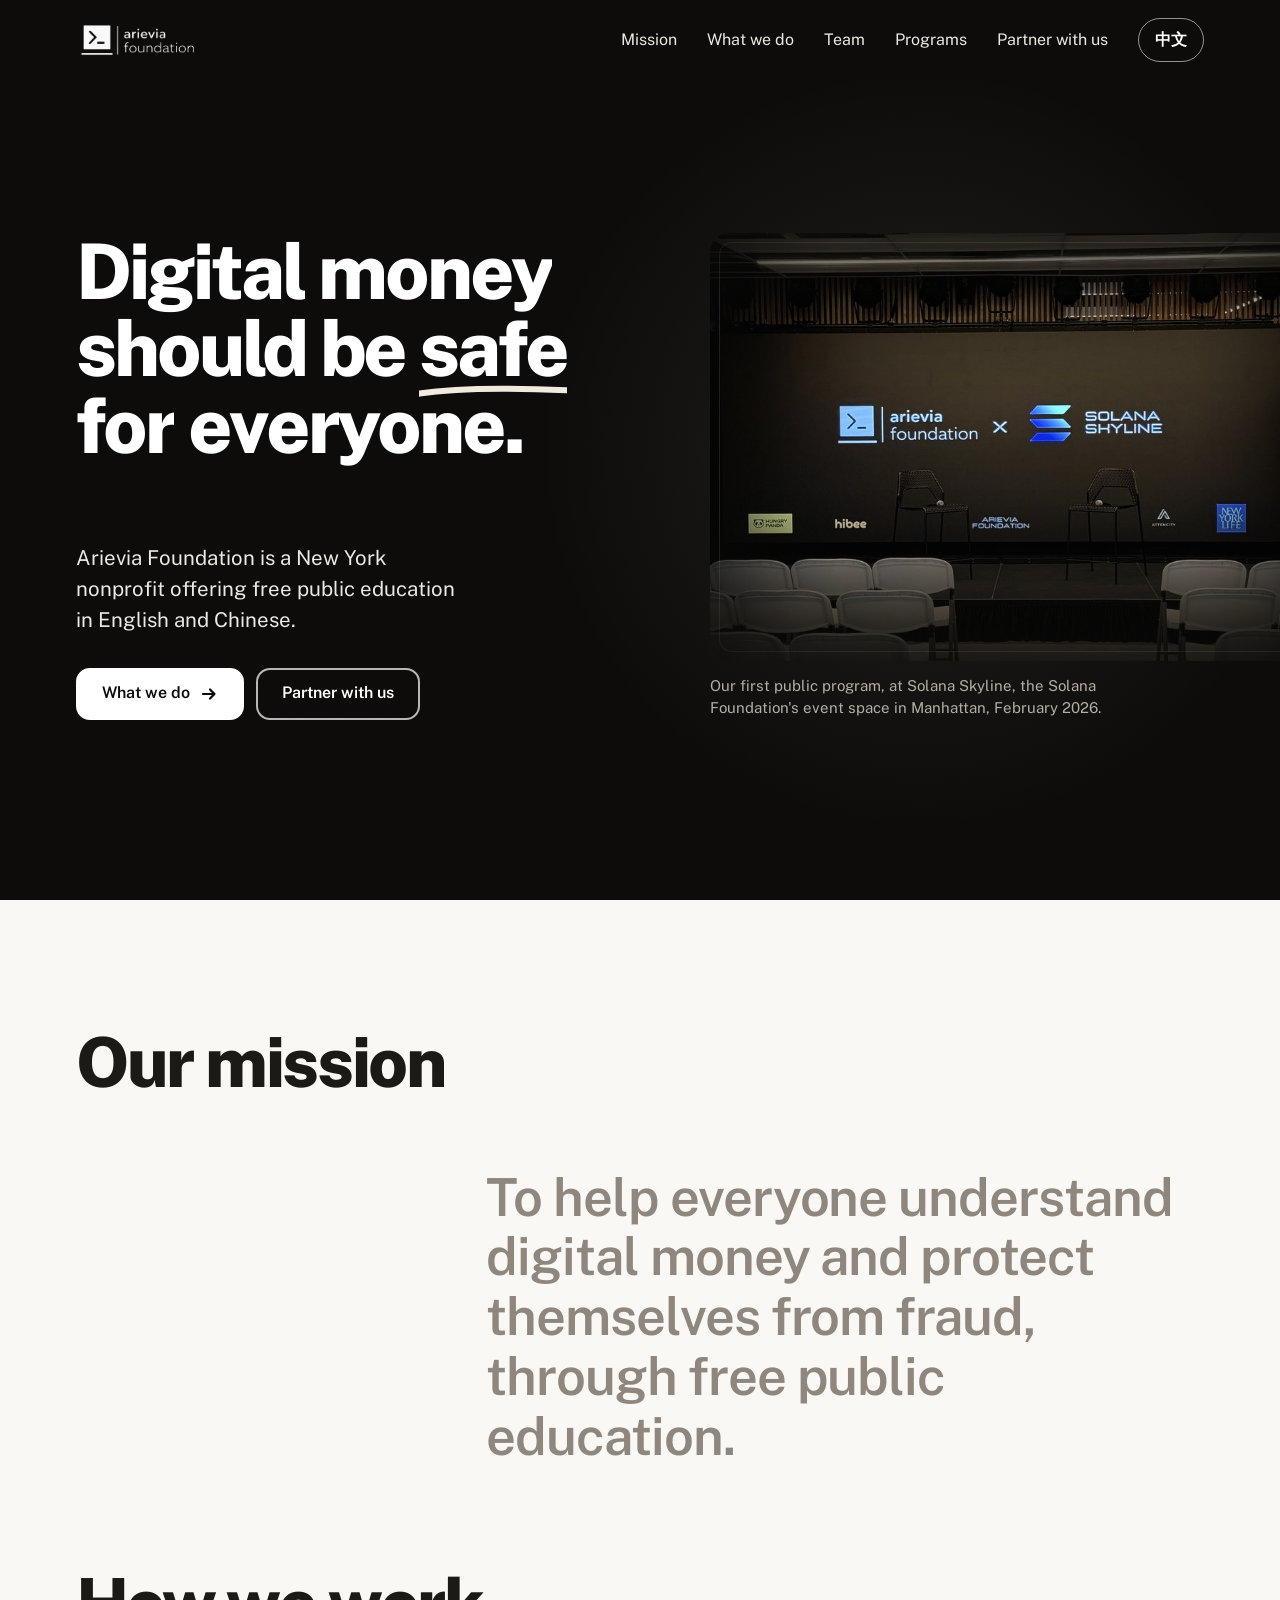
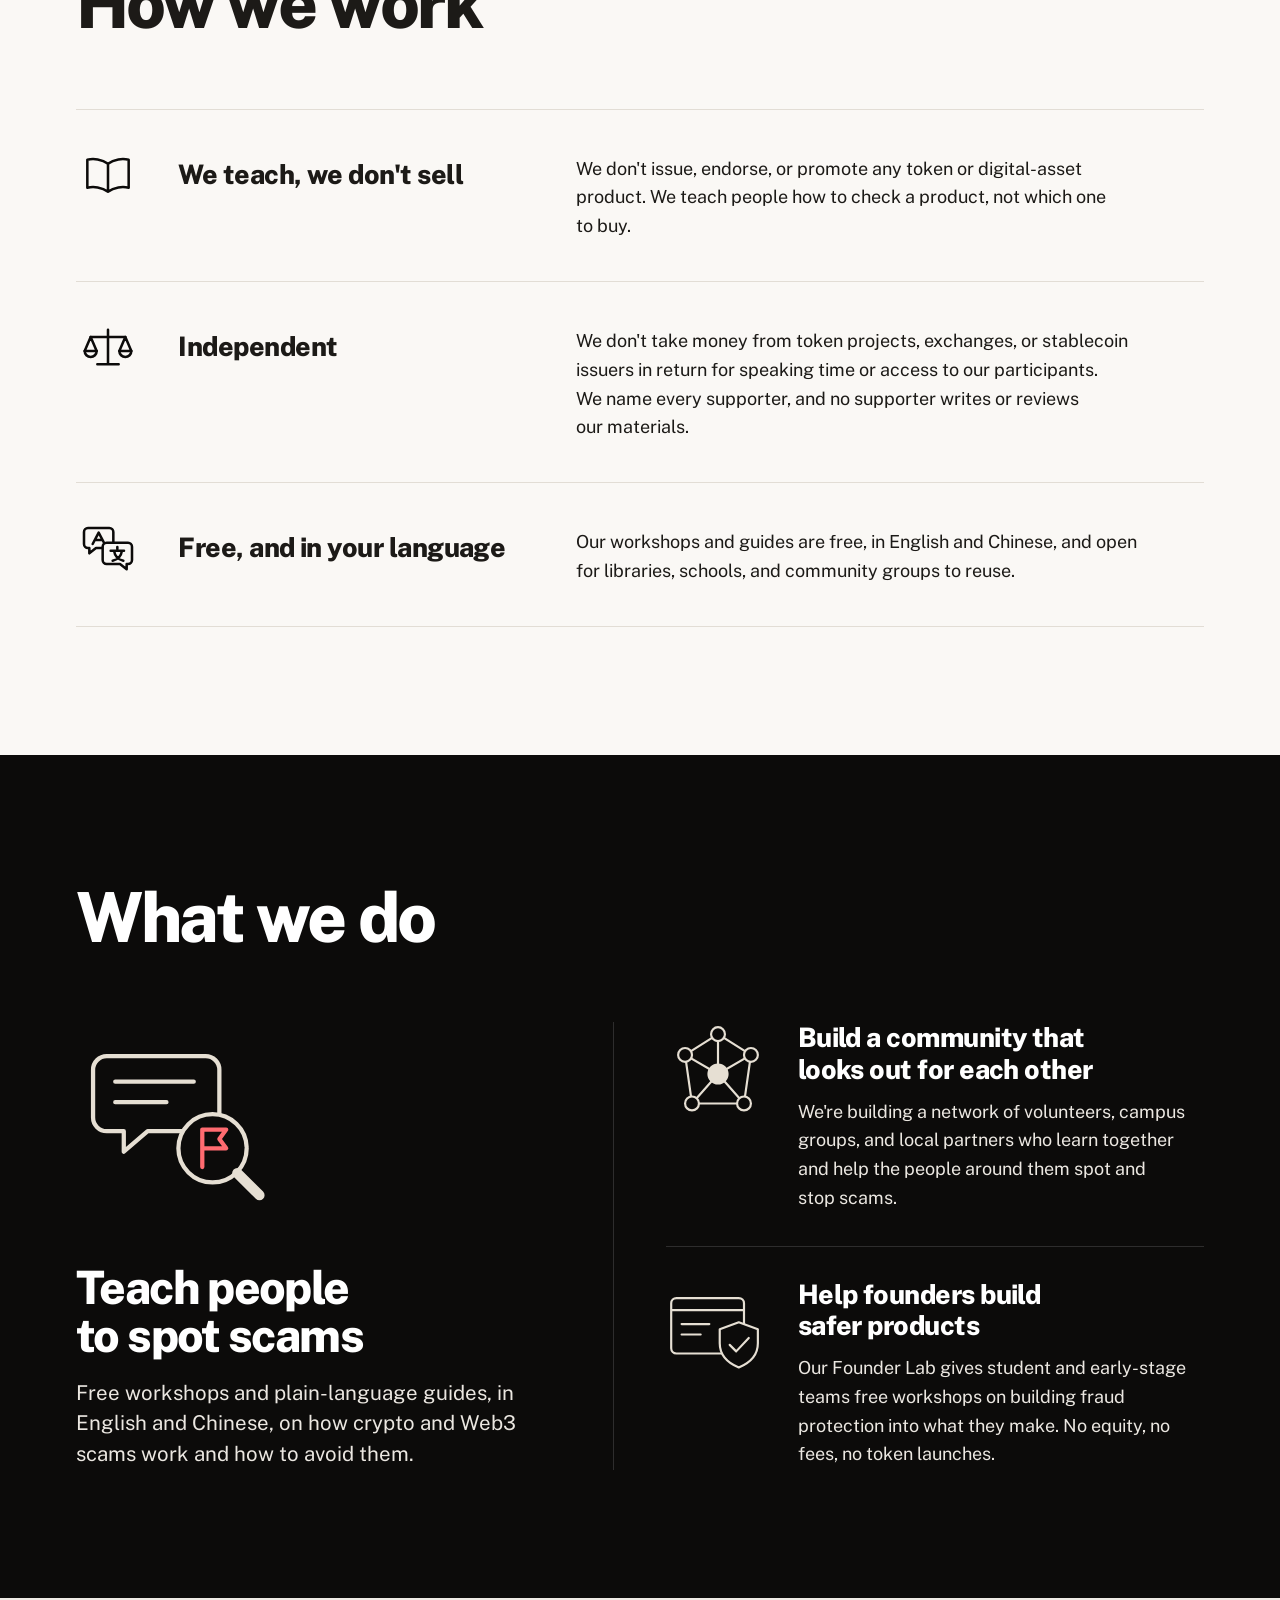
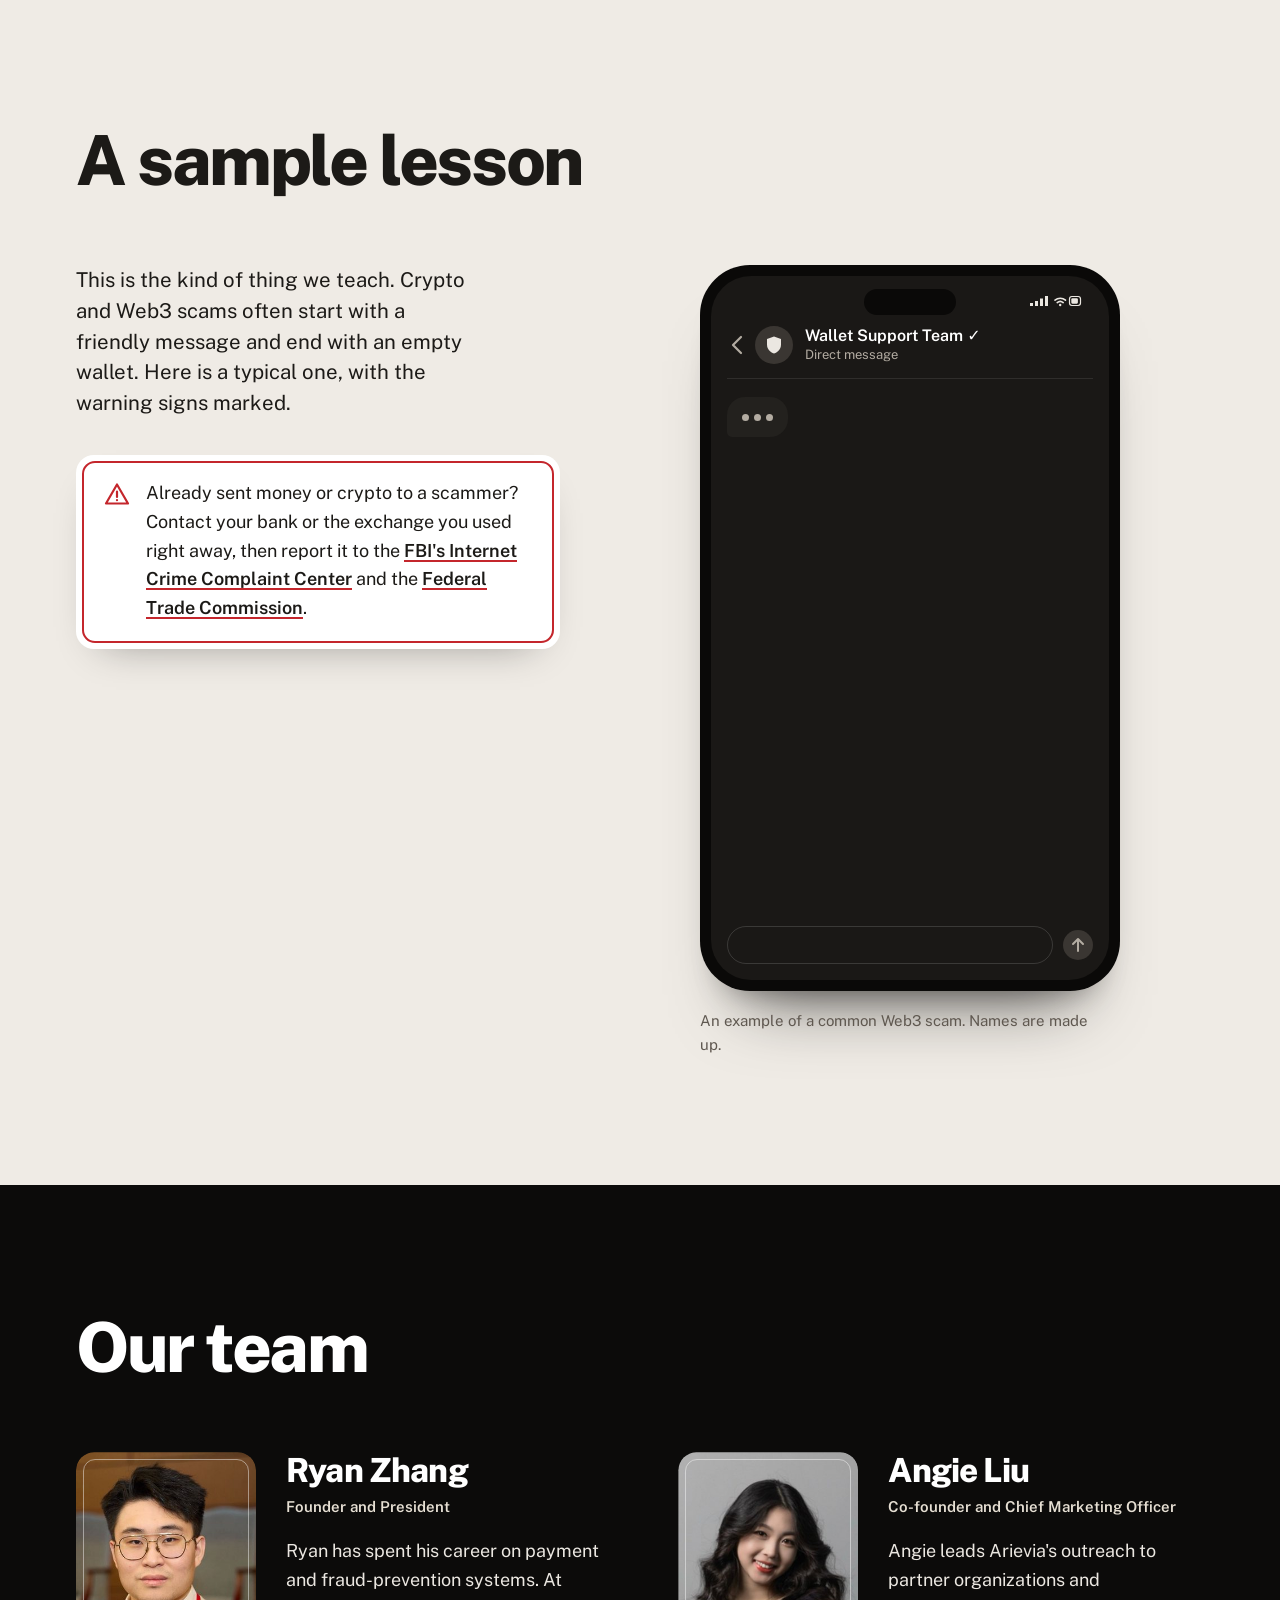
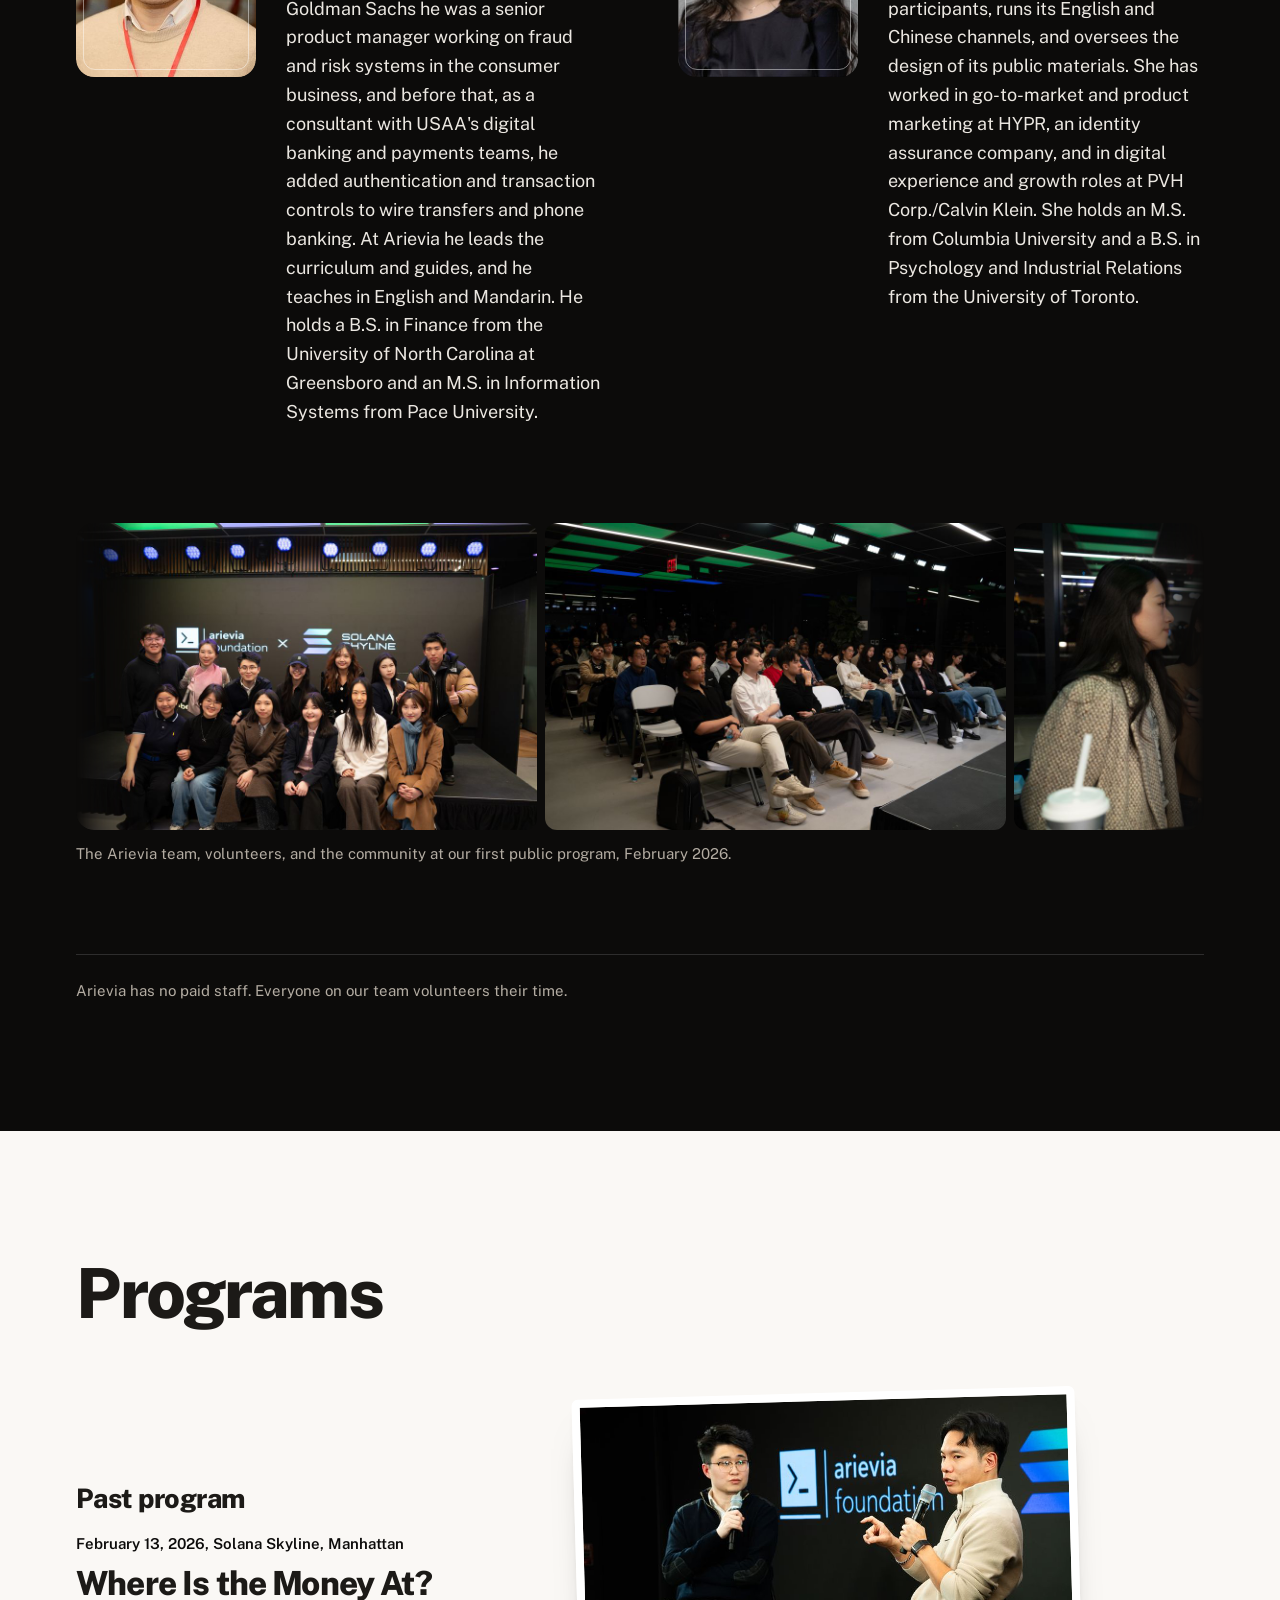
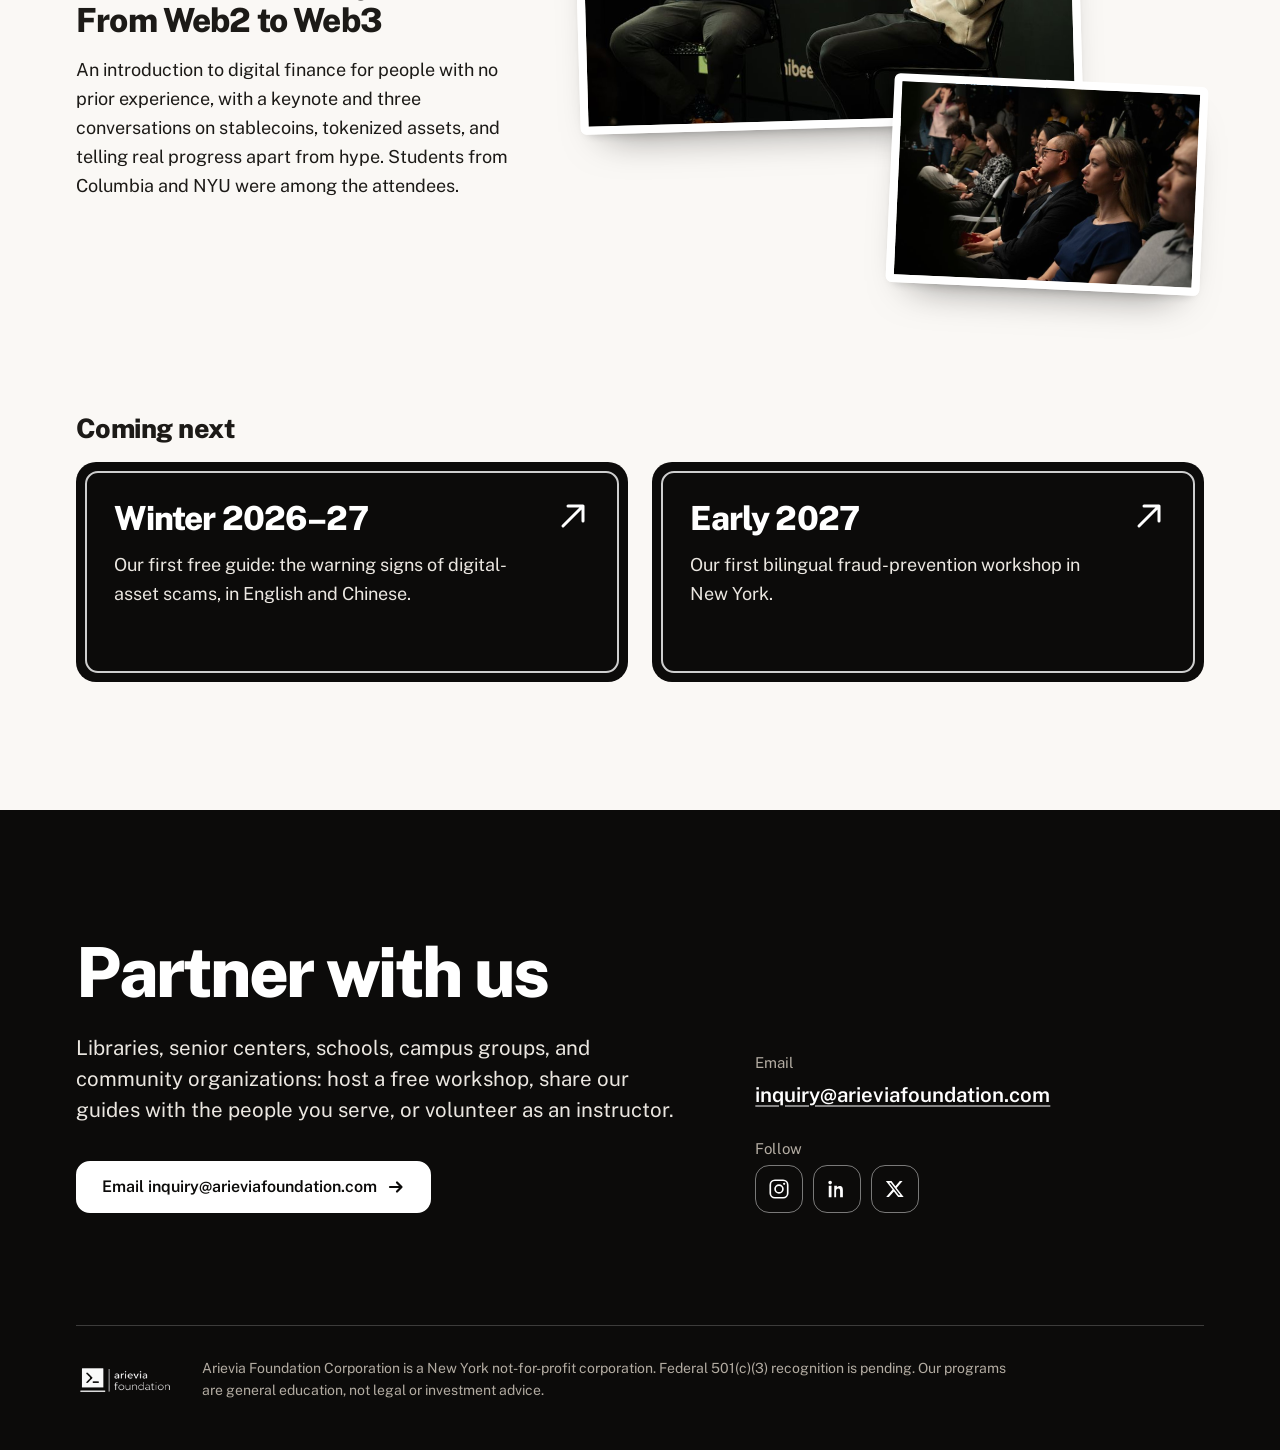
==== index.html @ cd8a937a "Arievia Foundation website: bilingual static site Co-Authored-By: Claude Opus 5.5 (1M context) <nore" ====
<!doctype html>
<html lang="en">
<head>
  <meta charset="utf-8">
  <meta name="viewport" content="width=device-width, initial-scale=1">
  <title>Arievia Foundation | Making digital finance safe for everyone</title>
  <meta name="description" content="Arievia Foundation is a New York nonprofit that helps people understand digital money and protect themselves from fraud, through free public education in English and Chinese.">
  <meta name="theme-color" content="#0c0b0a">
  <meta name="color-scheme" content="light">
  <link rel="canonical" href="https://arieviafoundation.com/">
  <link rel="alternate" hreflang="en" href="https://arieviafoundation.com/">
  <link rel="alternate" hreflang="zh-Hans" href="https://arieviafoundation.com/zh/">
  <link rel="alternate" hreflang="x-default" href="https://arieviafoundation.com/">
  <meta property="og:type" content="website">
  <meta property="og:site_name" content="Arievia Foundation">
  <meta property="og:title" content="Arievia Foundation | Making digital finance safe for everyone">
  <meta property="og:description" content="A New York nonprofit helping people understand digital money and protect themselves from fraud, in English and Chinese.">
  <meta property="og:url" content="https://arieviafoundation.com/">
  <meta property="og:image" content="https://arieviafoundation.com/assets/img/og.jpg">
  <meta name="twitter:card" content="summary_large_image">
  <link rel="icon" href="/assets/img/favicon-32.png" sizes="32x32">
  <link rel="icon" href="/assets/img/icon-192.png" sizes="192x192">
  <link rel="apple-touch-icon" href="/assets/img/apple-touch-icon.png">
  <link rel="manifest" href="/site.webmanifest">
  <script>document.documentElement.classList.add('js');setTimeout(function(){if(!window.__arv)document.documentElement.classList.remove('js')},2500);</script>
  <link rel="preconnect" href="https://fonts.googleapis.com">
  <link rel="preconnect" href="https://fonts.gstatic.com" crossorigin>
  <link href="https://fonts.googleapis.com/css2?family=Public+Sans:wght@300;400;600;800&display=swap" rel="stylesheet">
  <link rel="stylesheet" href="/assets/css/style.css?v=14">
  <script src="/assets/js/site.js?v=14" defer></script>
  <script type="application/ld+json">
  {
    "@context": "https://schema.org",
    "@type": "NGO",
    "name": "Arievia Foundation",
    "legalName": "Arievia Foundation Corporation",
    "url": "https://arieviafoundation.com/",
    "logo": "https://arieviafoundation.com/assets/img/icon-512.png",
    "email": "inquiry@arieviafoundation.com",
    "areaServed": "New York",
    "sameAs": [
      "https://www.instagram.com/arieviafoundation/",
      "https://www.linkedin.com/company/arieviafoundation",
      "https://x.com/arieviafdn"
    ]
  }
  </script>
</head>
<body>
  <a class="skip" href="#main">Skip to content</a>

  <header class="site-header">
    <div class="wrap">
      <a class="brand" href="/" aria-label="Arievia Foundation home"><img src="/assets/img/logo-white.png" alt="Arievia Foundation" width="196" height="64"></a>
      <nav class="nav" aria-label="Main">
        <a href="#mission">Mission</a>
        <a href="#work">What we do</a>
        <a href="#team">Team</a>
        <a href="#programs">Programs</a>
        <a href="#partner">Partner with us</a>
        <a class="lang" href="/zh/" lang="zh-Hans" hreflang="zh-Hans">中文</a>
      </nav>
    </div>
  </header>

  <main id="main">
    <section class="hero" aria-labelledby="hero-title">
      <div class="wrap">
        <h1 id="hero-title">Digital money should be <span class="mark">safe<svg class="mark-line" viewBox="0 0 120 18" preserveAspectRatio="none" aria-hidden="true"><path pathLength="1" d="M3 12.5C28 6.5 62 4.8 117 8.6"/></svg></span> for everyone.</h1>
        <div class="hero-copy">
          <p class="lede">Arievia Foundation is a New York nonprofit offering free public education in English and Chinese.</p>
          <div class="buttons">
            <a class="btn btn-solid" href="#work">What we do<svg class="arrow" width="18" height="18" viewBox="0 0 18 18" aria-hidden="true"><path d="M3 9h11M10 4.5 14.5 9 10 13.5"/></svg></a>
            <a class="btn" href="#partner">Partner with us</a>
          </div>
        </div>
        <figure class="hero-photo">
          <div class="frame">
            <img src="/assets/img/venue-graded-1600.jpg" srcset="/assets/img/venue-graded-800.jpg 800w, /assets/img/venue-graded-1600.jpg 1600w" sizes="(max-width: 860px) 92vw, 660px" alt="The empty stage with two stools at Solana Skyline in Manhattan, just before Arievia's first public program" width="1600" height="1067">
          </div>
          <figcaption>Our first public program, at Solana Skyline, the Solana Foundation's event space in Manhattan, February 2026.</figcaption>
        </figure>
      </div>
    </section>

    <section id="mission" class="mission" aria-labelledby="mission-title">
      <div class="wrap">
        <h2 id="mission-title" class="section-title">Our mission</h2>
        <p class="mission-statement" data-words>To help everyone understand digital money and protect themselves from fraud, through free public education.</p>
      </div>
    </section>

    <section class="principles" aria-labelledby="principles-title">
      <div class="wrap">
        <h2 id="principles-title" class="section-title">How we work</h2>
        <div class="three">
          <div class="principle" data-reveal>
            <span class="pict" aria-hidden="true"><svg viewBox="0 0 48 48"><path pathLength="1" d="M24 15.5C19.5 12 13 11.5 8.5 12.5v21c4.5-1 11-.5 15.5 3 4.5-3.5 11-4 15.5-3v-21c-4.5-1-11-.5-15.5 3Zm0 0v21"/></svg></span>
            <h3>We teach, we don't sell</h3>
            <p>We don't issue, endorse, or promote any token or digital-asset product. We teach people how to check a product, not which one to buy.</p>
          </div>
          <div class="principle" data-reveal>
            <span class="pict" aria-hidden="true"><svg viewBox="0 0 48 48"><path pathLength="1" d="M24 11v26m-8 0h16M11 16.5h26M24 11.5v5"/><path pathLength="1" d="M11 16.5 6.5 27h9L11 16.5Zm26 0L32.5 27h9L37 16.5Z"/><path pathLength="1" d="M6.5 27a4.5 4.5 0 0 0 9 0m17 0a4.5 4.5 0 0 0 9 0"/></svg></span>
            <h3>Independent</h3>
            <p>We don't take money from token projects, exchanges, or stablecoin issuers in return for speaking time or access to our participants. We name every supporter, and no supporter writes or reviews our materials.</p>
          </div>
          <div class="principle" data-reveal>
            <span class="pict" aria-hidden="true"><svg viewBox="0 0 48 48"><path pathLength="1" d="M9 9h16a3 3 0 0 1 3 3v9a3 3 0 0 1-3 3H15l-5 4v-4H9a3 3 0 0 1-3-3v-9a3 3 0 0 1 3-3Z"/><path pathLength="1" d="M12.5 21 17 12.5l4.5 8.5m-7.2-3h5.4"/><path pathLength="1" class="fill" d="M23 20h16a3 3 0 0 1 3 3v10a3 3 0 0 1-3 3h-1v4l-5-4h-10a3 3 0 0 1-3-3V23a3 3 0 0 1 3-3Z"/><path pathLength="1" d="M31 23.2v1.6m-5 1.2h10m-7.5 0c.6 4 2.6 6.6 7 7.6m-1-7.6c-.6 4-2.6 6.6-7 7.6"/></svg></span>
            <h3>Free, and in your language</h3>
            <p>Our workshops and guides are free, in English and Chinese, and open for libraries, schools, and community groups to reuse.</p>
          </div>
        </div>
      </div>
    </section>

    <section id="work" class="work band-dark" aria-labelledby="work-title">
      <div class="wrap">
        <h2 id="work-title" class="section-title">What we do</h2>
        <ul class="work-grid">
          <li data-reveal>
            <svg class="illo illo-spot" viewBox="0 0 120 120" aria-hidden="true"><path class="draw" pathLength="1" d="M18 20h58a8 8 0 0 1 8 8v28a8 8 0 0 1-8 8H42L28 76V64H18a8 8 0 0 1-8-8V28a8 8 0 0 1 8-8Z"/><path class="draw" pathLength="1" d="M23 35h46M23 47h30"/><circle class="draw solid" pathLength="1" cx="80" cy="74" r="20"/><path class="draw" pathLength="1" d="m94.5 88.5 13 13" stroke-width="6"/><path class="draw red" pathLength="1" d="M74 85V63h14l-4 5.5 4 5.5H74"/></svg>
            <h3>Teach people to spot scams</h3>
            <p>Free workshops and plain-language guides, in English and Chinese, on how crypto and Web3 scams work and how to avoid them.</p>
          </li>
          <li data-reveal>
            <svg class="illo illo-net" viewBox="0 0 120 120" aria-hidden="true"><path class="draw" pathLength="1" d="M22 38 60 14l38 24-8 56H30l-8-56Zm38 22L22 38m38 22 38-22M60 60V14m0 46 30 34m-30-34L30 94"/><circle class="node" cx="60" cy="14" r="8" style="--d:0"/><circle class="node" cx="98" cy="38" r="8" style="--d:1"/><circle class="node" cx="90" cy="94" r="8" style="--d:2"/><circle class="node" cx="30" cy="94" r="8" style="--d:3"/><circle class="node" cx="22" cy="38" r="8" style="--d:4"/><circle class="node core" cx="60" cy="60" r="11" style="--d:5"/></svg>
            <h3>Build a community that looks out for each other</h3>
            <p>We're building a network of volunteers, campus groups, and local partners who learn together and help the people around them spot and stop scams.</p>
          </li>
          <li data-reveal>
            <svg class="illo illo-lab" viewBox="0 0 120 120" aria-hidden="true"><path class="draw" pathLength="1" d="M12 22h72a6 6 0 0 1 6 6v52a6 6 0 0 1-6 6H12a6 6 0 0 1-6-6V28a6 6 0 0 1 6-6Zm-6 14h84M18 52h32M18 64h22"/><path class="draw solid" pathLength="1" d="m84 50 22 8v16c0 14-10 23-22 28-12-5-22-14-22-28V58l22-8Z"/><path class="draw" pathLength="1" d="m73.5 76 7.5 7.5L95.5 68"/></svg>
            <h3>Help founders build safer products</h3>
            <p>Our Founder Lab gives student and early-stage teams free workshops on building fraud protection into what they make. No equity, no fees, no token launches.</p>
          </li>
        </ul>
      </div>
    </section>

    <section class="spot" aria-labelledby="spot-title">
      <div class="wrap">
        <h2 id="spot-title" class="section-title">A sample lesson</h2>
        <div class="spot-grid">
          <div class="spot-copy">
            <p class="spot-intro">This is the kind of thing we teach. Crypto and Web3 scams often start with a friendly message and end with an empty wallet. Here is a typical one, with the warning signs marked.</p>
            <p class="report"><svg class="report-icon" width="26" height="24" viewBox="0 0 26 24" aria-hidden="true"><path d="M13 2.5 24 21.5H2L13 2.5Z"/><path d="M13 9.5v5.5m0 3v.2"/></svg>Already sent money or crypto to a scammer? Contact your bank or the exchange you used right away, then report it to the <a href="https://www.ic3.gov/">FBI's Internet Crime Complaint Center</a> and the <a href="https://reportfraud.ftc.gov/">Federal Trade Commission</a>.</p>
          </div>
          <figure class="example" aria-label="An example Web3 scam message with its warning signs marked">
            <div class="phone">
              <div class="screen">
                <div class="status" aria-hidden="true"><span class="notch"></span><svg width="54" height="12" viewBox="0 0 54 12"><path d="M1 11h3V8H1zm5 0h3V6H6zm5 0h3V3.5h-3zm5 0h3V1h-3z" fill="currentColor"/><path d="M26 5.2a8 8 0 0 1 10.5 0M28.2 7.6a4.6 4.6 0 0 1 6 0" fill="none" stroke="currentColor" stroke-width="1.6" stroke-linecap="round"/><circle cx="31.2" cy="10" r="1.2" fill="currentColor"/><rect x="40.5" y="1.5" width="11" height="9" rx="2.4" fill="none" stroke="currentColor" stroke-width="1.2"/><rect x="42.3" y="3.3" width="6.6" height="5.4" rx="1.1" fill="currentColor"/></svg></div>
                <div class="phone-top">
                  <svg class="back" width="12" height="20" viewBox="0 0 12 20" aria-hidden="true"><path d="M10 2 2 10l8 8"/></svg>
                  <span class="avatar" aria-hidden="true"><svg width="18" height="20" viewBox="0 0 18 20"><path d="M9 1.5 16 4v5.5c0 4.6-3.1 7.6-7 9-3.9-1.4-7-4.4-7-9V4l7-2.5Z"/></svg></span>
                  <span class="who"><strong>Wallet Support Team ✓</strong><span>Direct message</span></span>
                </div>
                <div class="thread">
                  <div class="turn">
                    <span class="typing" aria-hidden="true"><i></i><i></i><i></i></span>
                    <p class="msg">Hi! We detected a sync error on your wallet. Your funds may be frozen within 24 hours.<svg class="ring" viewBox="0 0 100 40" preserveAspectRatio="none" aria-hidden="true"><path pathLength="1" d="M46 3.4C63 2.2 79 1.6 89 2.4c6.6.5 9.2 3.2 9.1 8.3.1 6.8.4 13.6-.4 20.1-.6 5.4-4.6 7.9-11.4 8.1-23.5.9-52.8.3-74.8-.6-6.2-.3-9.4-3.1-9.4-8.6-.3-6.9-.1-13.8.3-19.3C2.9 4.8 6 2.9 12.6 2.5c15.6-.9 31.4-1.4 47.4-.9"/></svg></p>
                    <p class="flag"><svg width="14" height="16" viewBox="0 0 14 16" aria-hidden="true"><path d="M1 1v14M1 1h10l-2.5 3.5L11 8H1" fill="none" stroke="currentColor" stroke-width="1.8" stroke-linejoin="round"/></svg>Real support never messages you first, and never rushes you.</p>
                  </div>
                  <div class="turn">
                    <span class="typing" aria-hidden="true"><i></i><i></i><i></i></span>
                    <p class="msg">To fix it, verify your wallet on our secure page and enter your 12-word recovery phrase.<svg class="ring" viewBox="0 0 100 40" preserveAspectRatio="none" aria-hidden="true"><path pathLength="1" d="M46 3.4C63 2.2 79 1.6 89 2.4c6.6.5 9.2 3.2 9.1 8.3.1 6.8.4 13.6-.4 20.1-.6 5.4-4.6 7.9-11.4 8.1-23.5.9-52.8.3-74.8-.6-6.2-.3-9.4-3.1-9.4-8.6-.3-6.9-.1-13.8.3-19.3C2.9 4.8 6 2.9 12.6 2.5c15.6-.9 31.4-1.4 47.4-.9"/></svg></p>
                    <p class="flag"><svg width="14" height="16" viewBox="0 0 14 16" aria-hidden="true"><path d="M1 1v14M1 1h10l-2.5 3.5L11 8H1" fill="none" stroke="currentColor" stroke-width="1.8" stroke-linejoin="round"/></svg>No legitimate company will ever ask for your recovery phrase.</p>
                  </div>
                  <div class="turn">
                    <span class="typing" aria-hidden="true"><i></i><i></i><i></i></span>
                    <p class="msg">Or approve this connection to claim your 500 USDT compensation airdrop.<svg class="ring" viewBox="0 0 100 40" preserveAspectRatio="none" aria-hidden="true"><path pathLength="1" d="M46 3.4C63 2.2 79 1.6 89 2.4c6.6.5 9.2 3.2 9.1 8.3.1 6.8.4 13.6-.4 20.1-.6 5.4-4.6 7.9-11.4 8.1-23.5.9-52.8.3-74.8-.6-6.2-.3-9.4-3.1-9.4-8.6-.3-6.9-.1-13.8.3-19.3C2.9 4.8 6 2.9 12.6 2.5c15.6-.9 31.4-1.4 47.4-.9"/></svg></p>
                    <p class="flag"><svg width="14" height="16" viewBox="0 0 14 16" aria-hidden="true"><path d="M1 1v14M1 1h10l-2.5 3.5L11 8H1" fill="none" stroke="currentColor" stroke-width="1.8" stroke-linejoin="round"/></svg>&quot;Free tokens&quot; that require you to approve or sign something can empty your wallet.</p>
                  </div>
                </div>
                <div class="composer" aria-hidden="true"><span></span><svg width="30" height="30" viewBox="0 0 30 30"><circle cx="15" cy="15" r="15"/><path d="M15 21V9.5M10 14l5-5 5 5"/></svg></div>
              </div>
            </div>
            <figcaption>An example of a common Web3 scam. Names are made up.</figcaption>
          </figure>
        </div>
      </div>
    </section>

    <section id="team" class="team band-dark" aria-labelledby="team-title">
      <div class="wrap">
        <h2 id="team-title" class="section-title">Our team</h2>
        <div class="people">
          <article class="person" data-reveal>
            <div class="portrait"><img src="/assets/img/team-ryan.jpg" alt="Ryan Zhang" width="400" height="400" loading="lazy"></div>
            <div>
              <h3>Ryan Zhang</h3>
              <p class="role">Founder and President</p>
              <p>Ryan has spent his career on payment and fraud-prevention systems. At Goldman Sachs he was a senior product manager working on fraud and risk systems in the consumer business, and before that, as a consultant with USAA's digital banking and payments teams, he added authentication and transaction controls to wire transfers and phone banking. At Arievia he leads the curriculum and guides, and he teaches in English and Mandarin. He holds a B.S. in Finance from the University of North Carolina at Greensboro and an M.S. in Information Systems from Pace University.</p>
            </div>
          </article>
          <article class="person" data-reveal>
            <div class="portrait"><img src="/assets/img/team-angie.jpg" alt="Angie Liu" width="400" height="400" loading="lazy"></div>
            <div>
              <h3>Angie Liu</h3>
              <p class="role">Co-founder and Chief Marketing Officer</p>
              <p>Angie leads Arievia's outreach to partner organizations and participants, runs its English and Chinese channels, and oversees the design of its public materials. She has worked in go-to-market and product marketing at HYPR, an identity assurance company, and in digital experience and growth roles at PVH Corp./Calvin Klein. She holds an M.S. from Columbia University and a B.S. in Psychology and Industrial Relations from the University of Toronto.</p>
            </div>
          </article>
        </div>
        <figure class="crowd" aria-label="Photos from our first public program">
          <div class="crowd-viewport" tabindex="0">
            <ul class="crowd-track">
              <li><img src="/assets/img/crowd-01.jpg" alt="The Arievia team and volunteers in front of the stage" width="960" height="640" loading="lazy"></li>
              <li><img src="/assets/img/crowd-02.jpg" alt="A full room of attendees during the program" width="960" height="640" loading="lazy"></li>
              <li><img src="/assets/img/crowd-03.jpg" alt="Attendees laughing together during the mingling hour" width="960" height="640" loading="lazy"></li>
              <li><img src="/assets/img/crowd-04.jpg" alt="An attendee asking a question from the audience" width="960" height="640" loading="lazy"></li>
              <li><img src="/assets/img/crowd-05.jpg" alt="Attendees talking after the program" width="960" height="640" loading="lazy"></li>
              <li><img src="/assets/img/crowd-06.jpg" alt="Attendees gathering near the stage after the program" width="960" height="640" loading="lazy"></li>
              <li><img src="/assets/img/crowd-07.jpg" alt="Students and young professionals in the audience" width="960" height="640" loading="lazy"></li>
              <li><img src="/assets/img/crowd-08.jpg" alt="Attendees comparing notes on their phones" width="960" height="640" loading="lazy"></li>
              <li><img src="/assets/img/crowd-09.jpg" alt="Two attendees talking in the seating area" width="960" height="640" loading="lazy"></li>
            </ul>
            <ul class="crowd-track" aria-hidden="true">
              <li><img src="/assets/img/crowd-01.jpg" alt="" width="960" height="640" loading="lazy"></li>
              <li><img src="/assets/img/crowd-02.jpg" alt="" width="960" height="640" loading="lazy"></li>
              <li><img src="/assets/img/crowd-03.jpg" alt="" width="960" height="640" loading="lazy"></li>
              <li><img src="/assets/img/crowd-04.jpg" alt="" width="960" height="640" loading="lazy"></li>
              <li><img src="/assets/img/crowd-05.jpg" alt="" width="960" height="640" loading="lazy"></li>
              <li><img src="/assets/img/crowd-06.jpg" alt="" width="960" height="640" loading="lazy"></li>
              <li><img src="/assets/img/crowd-07.jpg" alt="" width="960" height="640" loading="lazy"></li>
              <li><img src="/assets/img/crowd-08.jpg" alt="" width="960" height="640" loading="lazy"></li>
              <li><img src="/assets/img/crowd-09.jpg" alt="" width="960" height="640" loading="lazy"></li>
            </ul>
          </div>
          <figcaption>The Arievia team, volunteers, and the community at our first public program, February 2026.</figcaption>
        </figure>
        <p class="team-note">Arievia has no paid staff. Everyone on our team volunteers their time.</p>
      </div>
    </section>

    <section id="programs" class="programs" aria-labelledby="programs-title">
      <div class="wrap">
        <h2 id="programs-title" class="section-title">Programs</h2>

        <div class="past">
          <div class="past-copy" data-reveal>
            <h3>Past program</h3>
            <p class="meta"><time datetime="2026-02-13">February 13, 2026</time>, Solana Skyline, Manhattan</p>
            <h4>Where Is the Money At? From Web2 to Web3</h4>
            <p>An introduction to digital finance for people with no prior experience, with a keynote and three conversations on stablecoins, tokenized assets, and telling real progress apart from hype. Students from Columbia and NYU were among the attendees.</p>
          </div>
          <figure class="gallery">
            <img class="print print-a" data-reveal src="/assets/img/program-moderate-800.jpg" srcset="/assets/img/program-moderate-800.jpg 800w, /assets/img/program-moderate-1600.jpg 1600w" sizes="(max-width: 860px) 80vw, 520px" alt="Ryan Zhang moderating a conversation on stage at the February 13, 2026 program" width="800" height="533" loading="lazy">
            <img class="print print-b" data-reveal src="/assets/img/program-audience-wide-800.jpg" srcset="/assets/img/program-audience-wide-800.jpg 800w, /assets/img/program-audience-wide-1600.jpg 1600w" sizes="(max-width: 860px) 56vw, 340px" alt="Attendees listening during the program" width="800" height="533" loading="lazy">
          </figure>
        </div>

        <h3 class="next-title">Coming next</h3>
        <ul class="upcoming">
          <li class="sign" data-reveal><span class="when">Winter 2026–27</span><p>Our first free guide: the warning signs of digital-asset scams, in English and Chinese.</p><svg class="sign-arrow" width="44" height="44" viewBox="0 0 44 44" aria-hidden="true"><path d="M12 32 32 12M17 12h15v15"/></svg></li>
          <li class="sign" data-reveal><span class="when">Early 2027</span><p>Our first bilingual fraud-prevention workshop in New York.</p><svg class="sign-arrow" width="44" height="44" viewBox="0 0 44 44" aria-hidden="true"><path d="M12 32 32 12M17 12h15v15"/></svg></li>
        </ul>
      </div>
    </section>
  </main>

  <footer id="partner" class="partner band-green" aria-labelledby="partner-title">
    <div class="wrap">
      <div class="cols">
        <div>
          <h2 id="partner-title" class="section-title">Partner with us</h2>
          <p>Libraries, senior centers, schools, campus groups, and community organizations: host a free workshop, share our guides with the people you serve, or volunteer as an instructor.</p>
          <a class="btn btn-solid" href="mailto:inquiry@arieviafoundation.com">Email inquiry@arieviafoundation.com<svg class="arrow" width="18" height="18" viewBox="0 0 18 18" aria-hidden="true"><path d="M3 9h11M10 4.5 14.5 9 10 13.5"/></svg></a>
        </div>
        <dl class="contact">
          <dt>Email</dt>
          <dd><a href="mailto:inquiry@arieviafoundation.com">inquiry@arieviafoundation.com</a></dd>
          <dt>Follow</dt>
          <dd class="social">
            <a href="https://www.instagram.com/arieviafoundation/" aria-label="Instagram"><svg width="22" height="22" viewBox="0 0 24 24" aria-hidden="true"><rect x="2.5" y="2.5" width="19" height="19" rx="5" fill="none" stroke="currentColor" stroke-width="1.8"/><circle cx="12" cy="12" r="4.3" fill="none" stroke="currentColor" stroke-width="1.8"/><circle cx="17.6" cy="6.4" r="1.2" fill="currentColor"/></svg></a>
            <a href="https://www.linkedin.com/company/arieviafoundation" aria-label="LinkedIn"><svg width="22" height="22" viewBox="0 0 24 24" aria-hidden="true"><path fill="currentColor" d="M4.5 3a2 2 0 1 1 0 4 2 2 0 0 1 0-4zM3 8.5h3V21H3zM9 8.5h2.9v1.7h.04c.4-.76 1.38-1.56 2.85-1.56 3.05 0 3.61 2 3.61 4.6V21h-3v-6.1c0-1.46-.03-3.33-2.03-3.33-2.03 0-2.34 1.59-2.34 3.23V21H9z"/></svg></a>
            <a href="https://x.com/arieviafdn" aria-label="X"><svg width="20" height="20" viewBox="0 0 24 24" aria-hidden="true"><path fill="currentColor" d="M17.8 2.5h3.3l-7.2 8.2 8.5 10.8h-6.6l-5.2-6.6-5.9 6.6H1.4l7.7-8.8L1 2.5h6.8l4.7 6.1zm-1.2 17h1.8L6.9 4.4H5z"/></svg></a>
          </dd>
        </dl>
      </div>

      <div class="legal">
        <img src="/assets/img/logo-white.png" alt="" width="104" height="34">
        <p>Arievia Foundation Corporation is a New York not-for-profit corporation. Federal 501(c)(3) recognition is pending. Our programs are general education, not legal or investment advice.</p>
      </div>
    </div>
  </footer>
</body>
</html>
---- assets/css/style.css ----
/* Arievia Foundation — site styles (v4, "safety signage")
   Colors: Arievia's warm near-black / warm white.
   Layout and motion from the "safety signage" variant; red is reserved for scam warning signs and the
   "already sent money?" note. Signs = rounded plates with an inset white rule. */

:root {
  --green: #0c0b0a;        /* header, hero, footer; also theme-color */
  --green-deep: #1a1816;
  --green-ink: #1c1a17;    /* focus ring on light grounds */
  --on-green: #ebe7e1;     /* body text on green, 6.6:1 */
  --muted-green: #b3aca2;  /* captions on green, 5.3:1 */
  --mint: #e6dfd3;         /* line art on night */
  --apricot: #f1eadf;      /* hand-drawn underline, focus on dark */

  --night: #0c0b0a;
  --on-dark: #ebe7e1;
  --muted-dark: #b3aca2;   /* 8.7:1 on night */

  --paper: #faf8f5;
  --sage: #efebe5;
  --white: #ffffff;
  --ink: #1c1a17;
  --muted: #5f5850;        /* 7:1 on paper */
  --dim: #8f877e;          /* unread mission words, 3.3:1 (large text) */
  --rule: #e2ddd5;

  --flag: #c4262c;         /* warning red on light, 5.3:1 */
  --flag-on-dark: #ff6b70; /* warning red on the phone screen, 6:1 */
  --screen: #1a1816;
  --bubble: #23211e;
  --bubble-text: #f1eee9;

  --font: "Public Sans", "PingFang SC", "Hiragino Sans GB", "Noto Sans SC", "Microsoft YaHei", system-ui, sans-serif;

  --s-small: 15px;
  --s-body: 18px;
  --s-lead: clamp(20px, 1.6vw, 23px);
  --s-head: clamp(23px, 2.1vw, 29px);
  --s-title: clamp(40px, 5.4vw, 80px);
  --s-display: clamp(46px, 6vw, 88px);

  --wrap: 1240px;
  --gutter: clamp(20px, 4.5vw, 56px);
  --col-gap: clamp(24px, 4vw, 64px);
  --section: clamp(84px, 10vw, 144px);

  --ease: cubic-bezier(0.16, 1, 0.3, 1);
  --ease-io: cubic-bezier(0.65, 0, 0.35, 1);
}

*, *::before, *::after { box-sizing: border-box; }
/* Safari 26 tints its toolbar from the page background: paint it the header green. */
html { -webkit-text-size-adjust: 100%; scroll-behavior: smooth; background-color: var(--green); scrollbar-color: #8f877e transparent; }
@media (prefers-reduced-motion: reduce) { html { scroll-behavior: auto; } }

body {
  margin: 0;
  font-family: var(--font);
  font-size: var(--s-body);
  line-height: 1.6;
  color: var(--ink);
  background-color: var(--green);
}
:lang(zh) body { line-height: 1.8; }

img { max-width: 100%; height: auto; display: block; }
a { color: inherit; text-underline-offset: 3px; text-decoration-thickness: 1.5px; }
h1, h2, h3, h4 { text-wrap: balance; }
p, li, dd { text-wrap: pretty; }

:focus-visible { outline: 3px solid var(--green-ink); outline-offset: 3px; border-radius: 6px; }
.site-header :focus-visible, .hero :focus-visible, .band-dark :focus-visible, .band-green :focus-visible { outline-color: var(--apricot); }
::selection { background: var(--green); color: var(--white); }
.hero ::selection, .band-dark ::selection, .band-green ::selection { background: var(--apricot); color: var(--green-ink); }

.wrap { max-width: var(--wrap); margin: 0 auto; padding: 0 var(--gutter); }
.nobr { display: inline-block; }

.skip { position: absolute; left: -999px; top: 8px; background: var(--white); color: var(--green-ink); font-weight: 600; padding: 10px 16px; border-radius: 10px; z-index: 10; }
.skip:focus { left: 8px; }
.skip:focus-visible { outline-color: var(--apricot); }

/* ---------- Bands ---------- */
.band-dark { background: var(--night); color: var(--white); }
.band-dark p { color: var(--on-dark); }
.band-green { background: var(--green); color: var(--white); }
.band-green p { color: var(--on-green); }

.section-title {
  font-weight: 800;
  font-size: var(--s-title);
  line-height: 1;
  letter-spacing: -0.035em;
  margin: 0 0 clamp(40px, 5.5vw, 76px);
}
:lang(zh) .section-title { font-weight: 600; letter-spacing: 0.03em; line-height: 1.2; }

/* ---------- Header ---------- */
.site-header { background: var(--green); color: var(--white); }
.site-header .wrap { display: flex; align-items: center; justify-content: space-between; gap: 24px; padding-top: 18px; padding-bottom: 18px; }
.brand { display: block; border-radius: 6px; }
.brand img { height: 40px; width: auto; }
.nav { display: flex; flex-wrap: wrap; align-items: center; column-gap: clamp(16px, 2.4vw, 30px); font-size: 16px; }
.nav a { position: relative; display: inline-flex; align-items: center; min-height: 44px; text-decoration: none; color: var(--on-green); transition: color .2s; }
.nav a:not(.lang)::after {
  content: ""; position: absolute; left: 0; right: 0; bottom: 7px; height: 2px; border-radius: 2px;
  background: var(--apricot); transform: scaleX(0); transform-origin: left; transition: transform .35s var(--ease);
}
.nav a:hover, .nav a.is-active { color: var(--white); }
.nav a:hover::after, .nav a.is-active::after { transform: scaleX(1); }
.nav .lang { color: var(--white); font-weight: 600; padding: 0 16px; border: 1.5px solid rgba(255, 255, 255, .55); border-radius: 999px; transition: background-color .2s, color .2s, border-color .2s; }
.nav .lang:hover { background: var(--white); color: var(--green); border-color: var(--white); }
@media (max-width: 720px) {
  .site-header .wrap { flex-wrap: wrap; row-gap: 4px; padding-top: 14px; padding-bottom: 10px; }
  .brand img { height: 32px; }
  .nav { width: 100%; column-gap: 18px; row-gap: 2px; }
  .nav .lang { padding: 0 14px; }
}

/* ---------- Buttons ---------- */
.buttons { display: flex; flex-wrap: wrap; gap: 12px; }
.btn {
  display: inline-flex; align-items: center; gap: 10px; min-height: 52px;
  padding: 12px 24px; border-radius: 14px;
  text-decoration: none; font-size: 16px; font-weight: 600; line-height: 1.3;
  color: var(--white); border: 2px solid rgba(255, 255, 255, .7); background: transparent;
  transition: background-color .2s, color .2s, border-color .2s, transform .15s var(--ease);
}
.btn:hover { background: rgba(255, 255, 255, .12); border-color: var(--white); }
.btn:active { transform: translateY(1px) scale(.98); }
.btn-solid { background: var(--white); color: var(--green); border-color: var(--white); }
.btn-solid:hover { background: var(--apricot); border-color: var(--apricot); color: var(--green-ink); }
.btn .arrow { flex: none; fill: none; stroke: currentColor; stroke-width: 2.2; stroke-linecap: round; stroke-linejoin: round; transition: transform .3s var(--ease); }
.btn:hover .arrow { transform: translateX(4px); }

/* ---------- Hero ---------- */
.hero { background: var(--green); color: var(--white); padding: clamp(36px, 5vw, 72px) 0 clamp(72px, 9vw, 128px); }
.hero .wrap { display: grid; grid-template-columns: minmax(0, 13fr) minmax(0, 11fr); grid-template-rows: auto 1fr; column-gap: var(--col-gap); align-items: end; }
.hero h1 {
  grid-column: 1; grid-row: 1;
  font-weight: 800;
  font-size: var(--s-display);
  line-height: 1;
  letter-spacing: -0.04em;
  margin: 0 0 clamp(32px, 4vw, 52px);
}
:lang(zh) .hero h1 { font-weight: 600; letter-spacing: 0.02em; line-height: 1.22; max-width: none; }
.mark { position: relative; display: inline-block; }
.mark-line {
  position: absolute; left: -3%; width: 106%; bottom: -0.15em; height: 0.2em; overflow: visible;
  fill: none; stroke: var(--apricot); stroke-width: 7; stroke-linecap: round;
}
.mark-line path { stroke-dasharray: 1; stroke-dashoffset: 0; }
.hero .lede { font-size: var(--s-lead); line-height: 1.5; margin: 0 0 32px; max-width: 30ch; color: var(--on-green); }
:lang(zh) .hero .lede { max-width: 23em; word-break: keep-all; overflow-wrap: anywhere; }
.hero-copy { grid-column: 1; grid-row: 2; }
.hero-photo { grid-column: 2; grid-row: 1 / span 2; margin: 0; }
.frame { position: relative; border-radius: 20px; overflow: hidden; aspect-ratio: 5 / 4; background: var(--green-deep); }
.frame img { width: 100%; height: 100%; object-fit: cover; object-position: 50% 45%; }
.frame::after { content: ""; position: absolute; inset: 9px; border: 1px solid rgba(255, 255, 255, .16); border-radius: 13px; pointer-events: none; }
/* blend the photo into the black hero: soft fade at the bottom and left */
.frame::before { content: ""; position: absolute; inset: 0; z-index: 1; pointer-events: none; background: linear-gradient(to top, rgba(12, 11, 10, .55), rgba(12, 11, 10, 0) 38%), linear-gradient(to bottom, rgba(12, 11, 10, .45), rgba(12, 11, 10, 0) 18%), linear-gradient(to right, rgba(12, 11, 10, .35), rgba(12, 11, 10, 0) 22%); }
.hero-photo figcaption { font-size: var(--s-small); line-height: 1.5; color: var(--muted-green); margin-top: 14px; max-width: 64ch; }
@media (max-width: 860px) {
  .hero .wrap { grid-template-columns: 1fr; grid-template-rows: auto; }
  .hero-copy { grid-row: auto; }
  .hero-photo { grid-column: 1; grid-row: auto; margin-top: 44px; }
  .frame { aspect-ratio: 3 / 2; }
  .frame { border-radius: 16px; }
  .frame::after { inset: 7px; border-radius: 11px; }
}

/* First screen is all black: the hero fills the viewport
   under the header, and the photo stays inside the black band. */
.hero { min-height: calc(100vh - var(--header-h, 76px)); min-height: calc(100svh - var(--header-h, 76px)); display: flex; align-items: center; }
.hero > .wrap { width: 100%; }
@media (min-width: 861px) {
  .hero { overflow-x: clip; padding: clamp(32px, 5vh, 64px) 0 clamp(48px, 8vh, 96px); }
  .hero-photo {
    position: relative; z-index: 2;
    margin-right: calc(-1 * ((100vw - min(100vw, var(--wrap))) / 2 + var(--gutter)));
  }
  .hero-photo .frame { aspect-ratio: 4 / 3; border-radius: 20px 0 0 20px; }
  .hero-photo .frame::after { inset: 9px 0 9px 9px; border-right: 0; border-radius: 13px 0 0 13px; }
  .hero-photo figcaption { max-width: 52ch; color: var(--muted-dark); }
  :lang(zh) .hero-photo figcaption { max-width: 30em; }
}

/* Hero entrance (only when JS runs; final state is the default) */
.js .hero h1 .ln { display: inline-block; overflow: hidden; vertical-align: top; padding-bottom: .22em; margin-bottom: -.22em; }
.js .hero h1 .ln > span { display: inline-block; transform: translateY(115%); transition: transform 1s var(--ease); transition-delay: calc(var(--i, 0) * 70ms + 80ms); }
.js .mark-line path { stroke-dashoffset: 1; opacity: 0; transition: stroke-dashoffset .9s var(--ease-io) 1.05s, opacity 0s linear 1.05s; }
.js .hero-copy > * { opacity: 0; transform: translateY(18px); transition: opacity .8s var(--ease), transform .9s var(--ease); }
.js .hero-copy .lede { transition-delay: .55s; }
.js .hero-copy .buttons { transition-delay: .7s; }
.js .hero-photo .frame { clip-path: inset(100% -80px 0 -80px); transition: clip-path 1.2s var(--ease) .3s; }
.js .hero-photo img { transform: scale(1.14); transition: transform 2.2s var(--ease) .3s; }
.js .hero-photo figcaption { opacity: 0; transition: opacity .8s ease 1.1s; }
.js.loaded .hero h1 .ln > span { transform: none; }
.js.loaded .mark-line path { stroke-dashoffset: 0; opacity: 1; }
.js.loaded .hero-copy > * { opacity: 1; transform: none; }
.js.loaded .hero-photo .frame { clip-path: inset(-80px); }
.js.loaded .hero-photo img { transform: none; }
.js.loaded .hero-photo figcaption { opacity: 1; }

/* ---------- Reveal on scroll ---------- */
.js [data-reveal] { opacity: 0; transform: translateY(28px); transition: opacity .8s var(--ease), transform 1s var(--ease); transition-delay: var(--delay, 0s); }
.js [data-reveal].in { opacity: 1; transform: none; }

/* ---------- Mission ---------- */
.mission { background: var(--paper); padding: var(--section) 0 clamp(64px, 8vw, 112px); }
.mission .wrap { display: grid; grid-template-columns: minmax(0, 4fr) minmax(0, 8fr); column-gap: var(--col-gap); }
.mission .section-title { grid-column: 1 / -1; }
.mission .mission-statement {
  grid-column: 2; margin: 0;
  font-size: clamp(30px, 4.1vw, 58px); line-height: 1.14; font-weight: 600;
  letter-spacing: -0.02em; color: var(--ink); max-width: 22ch;
}
:lang(zh) .mission .mission-statement { word-break: keep-all; letter-spacing: 0.02em; line-height: 1.5; max-width: 15em; }
.js .mission-statement .w { color: var(--dim); transition: color .45s ease; }
.js .mission-statement .w.lit { color: var(--ink); }
@media (max-width: 860px) { .mission .wrap { grid-template-columns: 1fr; } .mission .mission-statement { grid-column: 1; } }

/* ---------- How we work ---------- */
.principles { background: var(--paper); padding: 0 0 var(--section); }
.principles .three { border-bottom: 1px solid var(--rule); }
.principle {
  position: relative;
  display: grid; grid-template-columns: 64px minmax(0, 4fr) minmax(0, 7fr); column-gap: clamp(20px, 3vw, 40px);
  align-items: start; padding: clamp(28px, 3.4vw, 40px) 0;
}
.principle::before { content: ""; position: absolute; left: 0; right: 0; top: 0; height: 1px; background: var(--rule); transform-origin: left; }
.js .principle[data-reveal]::before { transform: scaleX(0); transition: transform 1.2s var(--ease) calc(var(--delay, 0s) + .1s); }
.js .principle[data-reveal].in::before { transform: none; }
.principle h3 { margin: 10px 0 0; font-size: var(--s-head); font-weight: 800; line-height: 1.15; letter-spacing: -0.02em; color: var(--ink); }
:lang(zh) .principle h3 { font-weight: 600; letter-spacing: 0.02em; line-height: 1.35; }
.principle p { margin: 6px 0 0; color: var(--ink); max-width: 52ch; }
:lang(zh) .principle p { max-width: 30em; }

/* Pictograms: line drawings in the safety green, sitting in flow beside each commitment */
.pict { display: block; width: 64px; height: 64px; margin-top: -6px; transition: transform .45s var(--ease); }
.pict svg { width: 64px; height: 64px; fill: none; stroke: var(--green); stroke-width: 1.9; stroke-linecap: round; stroke-linejoin: round; }
.pict .fill { fill: var(--paper); }
.js .principle[data-reveal] .pict path { stroke-dasharray: 1; stroke-dashoffset: 1; transition: stroke-dashoffset 1.5s var(--ease-io) calc(var(--delay, 0s) + .25s); }
.js .principle[data-reveal].in .pict path { stroke-dashoffset: 0; }
.principle:hover .pict { transform: rotate(-5deg) scale(1.06); }
@media (max-width: 860px) {
  .principle { grid-template-columns: 56px minmax(0, 1fr); row-gap: 8px; }
  .principle p { grid-column: 2; margin-top: 0; }
  .pict, .pict svg { width: 52px; height: 52px; }
}

/* ---------- What we do ---------- */
.work { padding: var(--section) 0; }
.work-grid {
  list-style: none; margin: 0; padding: 0;
  display: grid; grid-template-columns: minmax(0, 6fr) minmax(0, 6fr); column-gap: var(--col-gap);
}
.work-grid li { display: grid; grid-template-columns: 104px minmax(0, 1fr); column-gap: 28px; align-content: start; padding: 32px 0; border-top: 1px solid rgba(255, 255, 255, .14); }
.work-grid li:first-child { grid-row: 1 / span 2; display: block; padding: 0 var(--col-gap) 0 0; border-top: 0; border-right: 1px solid rgba(255, 255, 255, .14); }
.work-grid li:nth-child(2) { border-top: 0; padding-top: 0; }
.work-grid li:last-child { padding-bottom: 0; }
.work-grid h3 { grid-column: 2; margin: 0 0 12px; font-size: var(--s-head); font-weight: 800; line-height: 1.18; letter-spacing: -0.02em; color: var(--white); }
.work-grid p { grid-column: 2; margin: 0; max-width: 46ch; }
.work-grid li:first-child h3 { font-size: clamp(32px, 3.6vw, 52px); line-height: 1.04; letter-spacing: -0.035em; margin: 28px 0 18px; max-width: 12ch; }
.work-grid li:first-child p { font-size: var(--s-lead); line-height: 1.5; max-width: 34ch; }
:lang(zh) .work-grid h3, :lang(zh) .work-grid li:first-child h3 { font-weight: 600; letter-spacing: 0.02em; line-height: 1.3; }
:lang(zh) .work-grid li:first-child p { max-width: 19em; }
.illo { grid-row: 1 / span 2; width: 104px; height: 104px; overflow: visible; fill: none; stroke: var(--mint); stroke-width: 2.5; stroke-linecap: round; stroke-linejoin: round; }
.work-grid li:first-child .illo { width: clamp(150px, 16vw, 210px); height: auto; aspect-ratio: 1; }
.illo .solid { fill: var(--night); }
.illo .red { stroke: var(--flag-on-dark); }
.illo .node { fill: var(--night); stroke: var(--mint); transform-box: fill-box; transform-origin: center; }
.illo .core { fill: var(--mint); }
.js .illo .draw { stroke-dasharray: 1; stroke-dashoffset: 1; transition: stroke-dashoffset 1.6s var(--ease-io) calc(var(--delay, 0s) + .2s); }
.js .in .illo .draw { stroke-dashoffset: 0; }
.js .illo .node { transform: scale(0); transition: transform .6s var(--ease) calc(var(--delay, 0s) + .6s + var(--d) * 110ms); }
.js .in .illo .node { transform: scale(1); }
.work-grid li:hover .node { animation: ping .9s var(--ease) calc(var(--d) * 90ms); }
@keyframes ping { 40% { transform: scale(1.35); } 100% { transform: scale(1); } }
@media (max-width: 860px) {
  .work-grid { grid-template-columns: 1fr; }
  .work-grid li, .work-grid li:first-child { display: grid; grid-template-columns: 80px minmax(0, 1fr); column-gap: 20px; grid-row: auto; padding: 32px 0; border-right: 0; border-top: 1px solid rgba(255, 255, 255, .14); }
  .work-grid li:first-child { border-top: 0; padding-top: 0; }
  .work-grid li:nth-child(2) { padding-top: 32px; border-top: 1px solid rgba(255, 255, 255, .14); }
  .illo, .work-grid li:first-child .illo { width: 80px; height: 80px; grid-row: 1 / span 2; }
  .work-grid li:first-child h3 { font-size: var(--s-head); margin: 0 0 12px; letter-spacing: -0.02em; line-height: 1.18; }
  .work-grid li:first-child p { font-size: var(--s-body); line-height: 1.6; }
}
@media (max-width: 480px) {
  .work-grid li, .work-grid li:first-child { grid-template-columns: 1fr; }
  .illo, .work-grid li:first-child .illo { grid-row: auto; width: 72px; height: 72px; margin-bottom: 18px; }
  .work-grid h3, .work-grid p { grid-column: 1; }
}

/* ---------- A sample lesson ---------- */
.spot { background: var(--sage); padding: var(--section) 0; }
.spot-grid { display: grid; grid-template-columns: minmax(0, 5fr) minmax(0, 6fr); column-gap: var(--col-gap); align-items: start; }
.spot-intro { margin: 0 0 36px; font-size: var(--s-lead); line-height: 1.5; max-width: 30ch; }
:lang(zh) .spot-intro { max-width: 17em; }
.report {
  position: relative; margin: 0; max-width: 44ch;
  background: var(--white); border-radius: 18px; padding: 24px 26px 26px 70px;
  box-shadow: 0 18px 40px -26px rgba(12, 11, 10, .45);
}
:lang(zh) .report { max-width: 25em; }
.report::before { content: ""; position: absolute; inset: 6px; border: 2px solid var(--flag); border-radius: 13px; pointer-events: none; }
.report-icon { position: absolute; left: 28px; top: 27px; fill: none; stroke: var(--flag); stroke-width: 2.2; stroke-linecap: round; stroke-linejoin: round; }
.report a { font-weight: 600; text-decoration-color: var(--flag); }
.report a:hover { color: var(--flag); }
@media (min-width: 861px) { .spot-copy { position: sticky; top: 48px; } }
@media (max-width: 860px) { .spot-grid { grid-template-columns: 1fr; row-gap: 56px; } }

/* The phone */
.example { margin: 0; width: 100%; max-width: 420px; justify-self: center; display: grid; grid-template-columns: minmax(0, 1fr) auto; column-gap: 16px; align-items: center; }
.phone { grid-column: 1 / -1; background: #0a0908; border-radius: 50px; padding: 11px; box-shadow: 0 50px 70px -46px rgba(12, 11, 10, .7), 0 22px 30px -24px rgba(12, 11, 10, .4); }
.screen { background: var(--screen); border-radius: 40px; padding: 10px 16px 16px; color: var(--bubble-text); }
.status { position: relative; display: flex; justify-content: flex-end; align-items: center; height: 30px; padding: 0 10px; color: var(--on-dark); }
.notch { position: absolute; left: 50%; top: 3px; width: 92px; height: 26px; border-radius: 16px; background: #0a0908; transform: translateX(-50%); }
.phone-top { display: flex; align-items: center; gap: 12px; padding: 10px 4px 14px; margin-bottom: 18px; border-bottom: 1px solid rgba(255, 255, 255, .09); }
.phone-top .back { flex: none; fill: none; stroke: var(--muted-dark); stroke-width: 2.2; stroke-linecap: round; stroke-linejoin: round; }
.avatar { flex: none; display: grid; place-items: center; width: 38px; height: 38px; border-radius: 50%; background: #3a3632; }
.avatar svg { fill: var(--on-dark); }
.who { display: flex; flex-direction: column; line-height: 1.3; font-size: 13px; color: var(--muted-dark); }
.who strong { color: var(--white); font-weight: 600; font-size: 16px; }
.thread { display: flex; flex-direction: column; }
.turn { position: relative; margin-bottom: 18px; }
.msg {
  position: relative; width: fit-content; max-width: 90%; margin: 0;
  background: var(--bubble); color: var(--bubble-text);
  border-radius: 18px 18px 18px 5px; padding: 11px 15px;
  font-size: 16px; line-height: 1.45;
}
.ring { position: absolute; left: -13px; top: -9px; width: calc(100% + 26px); height: calc(100% + 18px); overflow: visible; fill: none; stroke: var(--flag-on-dark); stroke-width: 1.35; stroke-linecap: round; stroke-linejoin: round; pointer-events: none; }
.ring path { stroke-dasharray: 1; stroke-dashoffset: 0; }
.flag {
  display: flex; gap: 8px; align-items: flex-start; width: fit-content;
  margin: 14px 0 0 2px; padding: 8px 12px 9px; border-radius: 12px;
  background: #342926; color: var(--flag-on-dark);
  font-size: 15px; line-height: 1.4; font-weight: 600;
}
.flag svg { flex: none; margin-top: 2px; }
.typing { position: absolute; left: 0; top: 0; display: flex; gap: 5px; align-items: center; height: 40px; padding: 0 15px; border-radius: 18px 18px 18px 5px; background: var(--bubble); opacity: 0; pointer-events: none; }
.typing i { width: 7px; height: 7px; border-radius: 50%; background: var(--muted-dark); }
.composer { display: flex; align-items: center; gap: 10px; padding-top: 4px; }
.composer span { flex: 1; height: 38px; border-radius: 19px; border: 1px solid rgba(255, 255, 255, .14); }
.composer svg circle { fill: #3a3632; }
.composer svg path { fill: none; stroke: var(--muted-dark); stroke-width: 2; stroke-linecap: round; stroke-linejoin: round; }
.example figcaption { grid-column: 1; font-size: var(--s-small); color: var(--muted); margin-top: 18px; }
.replay {
  grid-column: 2; grid-row: 2; margin-top: 18px;
  display: inline-flex; align-items: center; gap: 8px; min-height: 44px; padding: 0 18px;
  font: 600 15px/1 var(--font); color: var(--green); background: transparent;
  border: 1.5px solid var(--green); border-radius: 999px; cursor: pointer;
  transition: background-color .2s, color .2s, transform .15s var(--ease);
}
.replay svg { fill: none; stroke: currentColor; stroke-width: 2; stroke-linecap: round; stroke-linejoin: round; transition: transform .6s var(--ease); }
.replay:hover { background: var(--green); color: var(--white); }
.replay:active { transform: scale(.97); }
.replay.spin svg { transform: rotate(-360deg); }
.replay[hidden] { display: none; }

/* The scam plays out like a real conversation; the warning signs end marked in red. */
.js .example.armed .msg { opacity: 0; transform: translateY(14px) scale(.94); transform-origin: 0 100%; transition: opacity .35s var(--ease), transform .6s var(--ease); }
.js .example.armed .flag { opacity: 0; transform: translateY(-8px); transition: opacity .45s var(--ease) .35s, transform .6s var(--ease) .35s; }
.js .example.armed .ring path { stroke-dashoffset: 1; transition: stroke-dashoffset .65s var(--ease-io); }
.js .example.armed .ring { opacity: 0; transition: opacity .1s; }
.js .example.armed .turn.f-in .ring { opacity: 1; }
.js .example.armed .turn.m-in .msg { opacity: 1; transform: none; }
.js .example.armed .turn.f-in .flag { opacity: 1; transform: none; }
.js .example.armed .turn.f-in .ring path { stroke-dashoffset: 0; }
.js .example.armed .turn.is-typing .typing { opacity: 1; transition: opacity .2s; }
.turn.is-typing .typing i { animation: dot 1s ease-in-out infinite; }
.turn.is-typing .typing i:nth-child(2) { animation-delay: .15s; }
.turn.is-typing .typing i:nth-child(3) { animation-delay: .3s; }
@keyframes dot { 0%, 60%, 100% { transform: none; opacity: .5; } 30% { transform: translateY(-4px); opacity: 1; } }

/* ---------- Team ---------- */
.team { padding: var(--section) 0; }
.people { display: grid; grid-template-columns: repeat(2, minmax(0, 1fr)); gap: clamp(48px, 6vw, 88px); }
.person { display: grid; grid-template-columns: 180px minmax(0, 1fr); gap: 30px; align-items: start; }
.portrait { position: relative; aspect-ratio: 4 / 5; border-radius: 18px; overflow: hidden; background: #1f1d1a; }
.portrait img { width: 100%; height: 100%; object-fit: cover; transition: transform .8s var(--ease); }
.portrait::after { content: ""; position: absolute; inset: 7px; border: 1.5px solid rgba(255, 255, 255, .45); border-radius: 12px; pointer-events: none; }
.person:hover .portrait img { transform: scale(1.05); }
.js .person[data-reveal] .portrait { clip-path: inset(0 0 100% 0 round 18px); transition: clip-path 1.1s var(--ease) calc(var(--delay, 0s) + .1s); }
.js .person[data-reveal].in .portrait { clip-path: inset(0 0 0 0 round 18px); }
.person h3 { margin: 0; font-size: clamp(26px, 2.6vw, 34px); font-weight: 800; letter-spacing: -0.025em; color: var(--white); line-height: 1.1; }
.band-dark .person .role { margin: 6px 0 18px; color: var(--mint); font-size: var(--s-small); font-weight: 600; }
.person p { margin: 0; }
.band-dark .team-note { margin: clamp(48px, 7vw, 88px) 0 0; padding-top: 24px; border-top: 1px solid rgba(255, 255, 255, .14); color: var(--muted-dark); font-size: var(--s-small); }
@media (max-width: 1020px) { .people { grid-template-columns: 1fr; } }
@media (max-width: 560px) { .person { grid-template-columns: 1fr; gap: 20px; } .portrait { width: 150px; } }

/* ---------- Programs ---------- */
.programs { background: var(--paper); padding: var(--section) 0; }
.programs h3 { font-size: var(--s-head); font-weight: 800; letter-spacing: -0.02em; margin: 0 0 18px; line-height: 1.2; }
:lang(zh) .programs h3 { font-weight: 600; letter-spacing: 0.02em; }
.past { display: grid; grid-template-columns: minmax(0, 5fr) minmax(0, 7fr); column-gap: var(--col-gap); align-items: center; }
.past .meta { color: var(--green); font-size: var(--s-small); font-weight: 600; margin: 0 0 8px; }
.past h4 { font-size: clamp(26px, 2.6vw, 36px); line-height: 1.12; letter-spacing: -0.025em; font-weight: 800; margin: 0 0 18px; }
.past p { margin: 0; max-width: 46ch; }
:lang(zh) .past p { max-width: 26em; }
.gallery { position: relative; margin: 0; padding-bottom: 24%; }
.print { border: 8px solid var(--white); border-radius: 6px; box-shadow: 0 24px 40px -26px rgba(12, 11, 10, .55), 0 6px 12px -8px rgba(12, 11, 10, .3); object-fit: cover; aspect-ratio: 3 / 2; }
.print-a { width: 80%; rotate: -1.6deg; }
.print-b { position: absolute; right: 0; bottom: 0; width: 50%; rotate: 2.6deg; }
.js .print[data-reveal] { transform: translateY(46px) scale(.94); }
.js .print[data-reveal].in { transform: none; }
@media (max-width: 860px) { .past { grid-template-columns: 1fr; row-gap: 40px; } .print { border-width: 6px; } }

.programs .next-title { margin-top: clamp(80px, 10vw, 128px); }
.upcoming { list-style: none; margin: 0; padding: 0; display: grid; grid-template-columns: repeat(2, minmax(0, 1fr)); gap: clamp(16px, 2vw, 24px); }
.sign {
  position: relative; display: flex; flex-direction: column; min-height: 220px;
  background: var(--green); color: var(--white); border-radius: 20px;
  padding: clamp(28px, 3vw, 38px) clamp(28px, 3vw, 40px) 34px;
}
.sign::before { content: ""; position: absolute; inset: 9px; border: 2px solid rgba(255, 255, 255, .8); border-radius: 13px; pointer-events: none; }
.sign .when { font-size: clamp(26px, 2.6vw, 36px); font-weight: 800; letter-spacing: -0.025em; line-height: 1.1; margin-bottom: 14px; padding-right: 52px; }
:lang(zh) .sign .when { font-weight: 600; letter-spacing: 0.02em; }
.sign p { margin: 0; color: var(--on-green); max-width: 38ch; }
.sign-arrow { position: absolute; right: clamp(24px, 2.6vw, 34px); top: clamp(24px, 2.6vw, 32px); fill: none; stroke: var(--white); stroke-width: 3; stroke-linecap: round; stroke-linejoin: round; transition: transform .45s var(--ease); }
.sign:hover .sign-arrow { transform: translate(4px, -4px); }
.js .sign[data-reveal] { transform: translateX(48px); }
.js .sign[data-reveal].in { transform: none; }
.js .sign[data-reveal] .sign-arrow { transform: translate(-10px, 10px); opacity: 0; transition: transform .8s var(--ease) calc(var(--delay, 0s) + .45s), opacity .5s ease calc(var(--delay, 0s) + .45s); }
.js .sign[data-reveal].in .sign-arrow { transform: none; opacity: 1; }
.js .sign[data-reveal].in:hover .sign-arrow { transform: translate(4px, -4px); transition-delay: 0s; }
@media (max-width: 720px) { .upcoming { grid-template-columns: 1fr; } .sign { min-height: 0; } }

/* ---------- Partner + footer ---------- */
.partner { padding: var(--section) 0 48px; }
.partner .cols { display: grid; grid-template-columns: minmax(0, 7fr) minmax(0, 5fr); column-gap: var(--col-gap); align-items: end; }
.partner .section-title { margin-bottom: 26px; }
.partner p { max-width: 46ch; margin: 0 0 36px; font-size: var(--s-lead); line-height: 1.5; }
:lang(zh) .partner p { max-width: 26em; }
.partner .btn { overflow-wrap: anywhere; }
.contact { margin: 0; }
.contact dt { font-size: var(--s-small); color: var(--muted-green); margin-bottom: 4px; }
.contact dd { margin: 0 0 26px; }
.contact dd:last-child { margin-bottom: 0; }
.contact dd a { color: var(--white); font-size: var(--s-lead); font-weight: 600; text-decoration: underline; text-decoration-color: rgba(255, 255, 255, .5); overflow-wrap: anywhere; }
.contact dd a:hover { text-decoration-color: var(--apricot); }
.contact .social { display: flex; gap: 10px; }
.contact .social a { display: inline-flex; align-items: center; justify-content: center; width: 48px; height: 48px; border-radius: 14px; border: 1.5px solid rgba(255, 255, 255, .45); color: var(--white); text-decoration: none; transition: background-color .2s, color .2s, border-color .2s, transform .25s var(--ease); }
.contact .social a:hover { background: var(--white); color: var(--green); border-color: var(--white); transform: translateY(-3px); }
@media (max-width: 860px) { .partner .cols { grid-template-columns: 1fr; row-gap: 48px; } }
@media (max-width: 440px) { .partner .btn { padding: 12px 18px; font-size: 15px; gap: 8px; } .partner .btn .arrow { display: none; } }

.legal { margin-top: clamp(72px, 9vw, 112px); padding-top: 32px; border-top: 1px solid rgba(255, 255, 255, .2); display: grid; grid-template-columns: auto minmax(0, 1fr); gap: 28px; align-items: center; }
.legal img { height: 32px; width: auto; }
.band-green .legal p { margin: 0; font-size: 14px; line-height: 1.55; color: var(--muted-green); max-width: 90ch; }
@media (max-width: 720px) { .legal { grid-template-columns: 1fr; gap: 16px; } }

/* ---------- Reduced motion: final states, no travel ---------- */
@media (prefers-reduced-motion: reduce) {
  .js .hero h1 .ln > span, .js .hero-copy > *, .js [data-reveal], .js .print[data-reveal], .js .sign[data-reveal] { transform: none; opacity: 1; transition: none; }
  .js .hero-photo .frame, .js .person[data-reveal] .portrait { clip-path: none; transition: none; }
  .js .hero-photo img { transform: none; transition: none; }
  .js .hero-photo figcaption, .js .sign[data-reveal] .sign-arrow { opacity: 1; transform: none; transition: none; }
  .js .mark-line path, .js .illo .draw, .js .example.armed .ring path, .js .principle[data-reveal] .pict path { stroke-dashoffset: 0; transition: none; }
  .js .mark-line path { opacity: 1; }
  .js .illo .node { transform: none; transition: none; }
  .js .principle[data-reveal]::before { transform: none; transition: none; }
  .js .mission-statement .w { color: var(--ink); }
  .work-grid li:hover .node, .turn.is-typing .typing i { animation: none; }
  .portrait img, .pict, .btn .arrow, .sign-arrow, .contact .social a { transition-property: color, background-color, border-color; }
  .person:hover .portrait img, .principle:hover .pict, .contact .social a:hover, .sign:hover .sign-arrow, .btn:hover .arrow { transform: none; }
}

/* Community strip: team photo + crowd photos, auto-scrolling */
.crowd { margin: clamp(56px, 8vw, 96px) 0 0; }
.crowd-viewport {
  display: flex; overflow: hidden; border-radius: 18px;
  -webkit-mask-image: linear-gradient(to right, transparent, #000 6%, #000 94%, transparent);
          mask-image: linear-gradient(to right, transparent, #000 6%, #000 94%, transparent);
}
.crowd-track { list-style: none; margin: 0; padding: 0 8px 0 0; display: flex; gap: 8px; flex: none; animation: crowd-scroll 70s linear infinite; }
.crowd-track li { flex: none; }
.crowd-track img { display: block; height: clamp(200px, 24vw, 320px); width: auto; aspect-ratio: 3 / 2; object-fit: cover; border-radius: 12px; }
.crowd-track li:first-child img { height: clamp(200px, 24vw, 320px); }
.crowd-viewport:hover .crowd-track, .crowd-viewport:focus-within .crowd-track, .crowd-viewport:focus .crowd-track { animation-play-state: paused; }
@keyframes crowd-scroll { to { transform: translateX(-100%); } }
.crowd figcaption { margin-top: 12px; font-size: var(--s-small); color: var(--muted-dark); }
@media (prefers-reduced-motion: reduce) {
  .crowd-viewport { overflow-x: auto; -webkit-mask-image: none; mask-image: none; }
  .crowd-track { animation: none; }
  .crowd-track[aria-hidden="true"] { display: none; }
}

/* ---------- Premium layer ----------
   1. Stage light: a faint warm light follows the pointer across the dark hero.
   2. Cinematic scroll: as you leave the first screen, the photo eases closer and the headline drifts up.
   3. Film grain: a very light photographic texture over the whole page.
   All three are off with reduced motion; the grain is static. */
.hero { position: relative; isolation: isolate; }
.hero > .wrap { position: relative; z-index: 1; }
.hero::before {
  content: ""; position: absolute; inset: 0; z-index: 0; pointer-events: none;
  background: radial-gradient(640px circle at var(--mx, 72%) var(--my, 45%), rgba(255, 236, 214, .085), rgba(255, 236, 214, 0) 60%);
  transition: opacity .6s ease;
}
.js.settled .hero h1, .js.settled .hero-copy { transform: translateY(calc(var(--hp, 0) * -48px)); opacity: calc(1 - var(--hp, 0) * .55); }
.js.settled .hero-photo img { transform: translateY(calc(var(--hp, 0) * 26px)) scale(calc(1.02 + var(--hp, 0) * .07)); transition: none; }
body::after {
  content: ""; position: fixed; inset: 0; z-index: 50; pointer-events: none; opacity: .05; mix-blend-mode: overlay;
  background-image: url("data:image/svg+xml,%3Csvg xmlns='http://www.w3.org/2000/svg' width='160' height='160'%3E%3Cfilter id='n'%3E%3CfeTurbulence type='fractalNoise' baseFrequency='.9' numOctaves='2' stitchTiles='stitch'/%3E%3CfeColorMatrix values='0 0 0 0 0.5 0 0 0 0 0.5 0 0 0 0 0.5 0 0 0 1 0'/%3E%3C/filter%3E%3Crect width='100%25' height='100%25' filter='url(%23n)'/%3E%3C/svg%3E");
}
@media (prefers-reduced-motion: reduce) {
  .hero::before { display: none; }
  .js.settled .hero h1, .js.settled .hero-copy, .js.settled .hero-photo img { transform: none; opacity: 1; }
}
@media (hover: none) { .hero::before { background: radial-gradient(520px circle at 72% 40%, rgba(255, 236, 214, .07), rgba(255, 236, 214, 0) 60%); } }
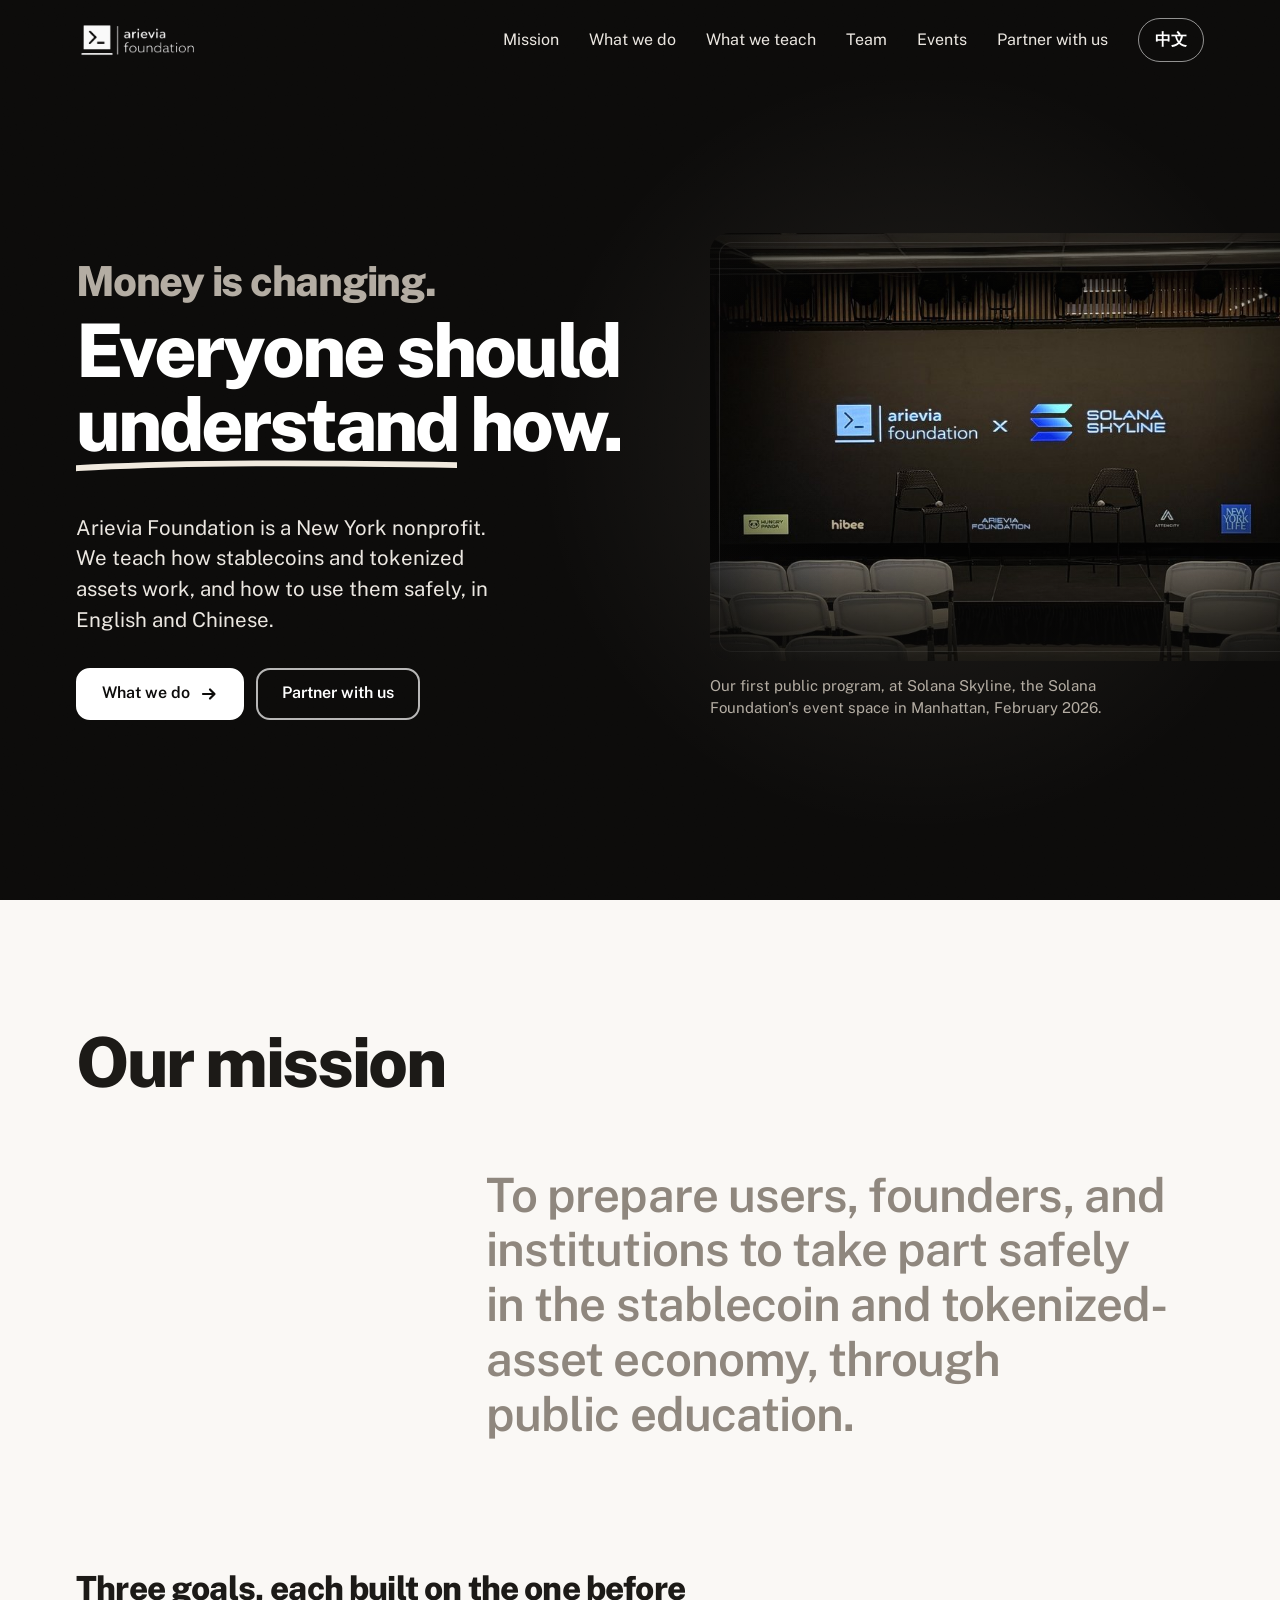
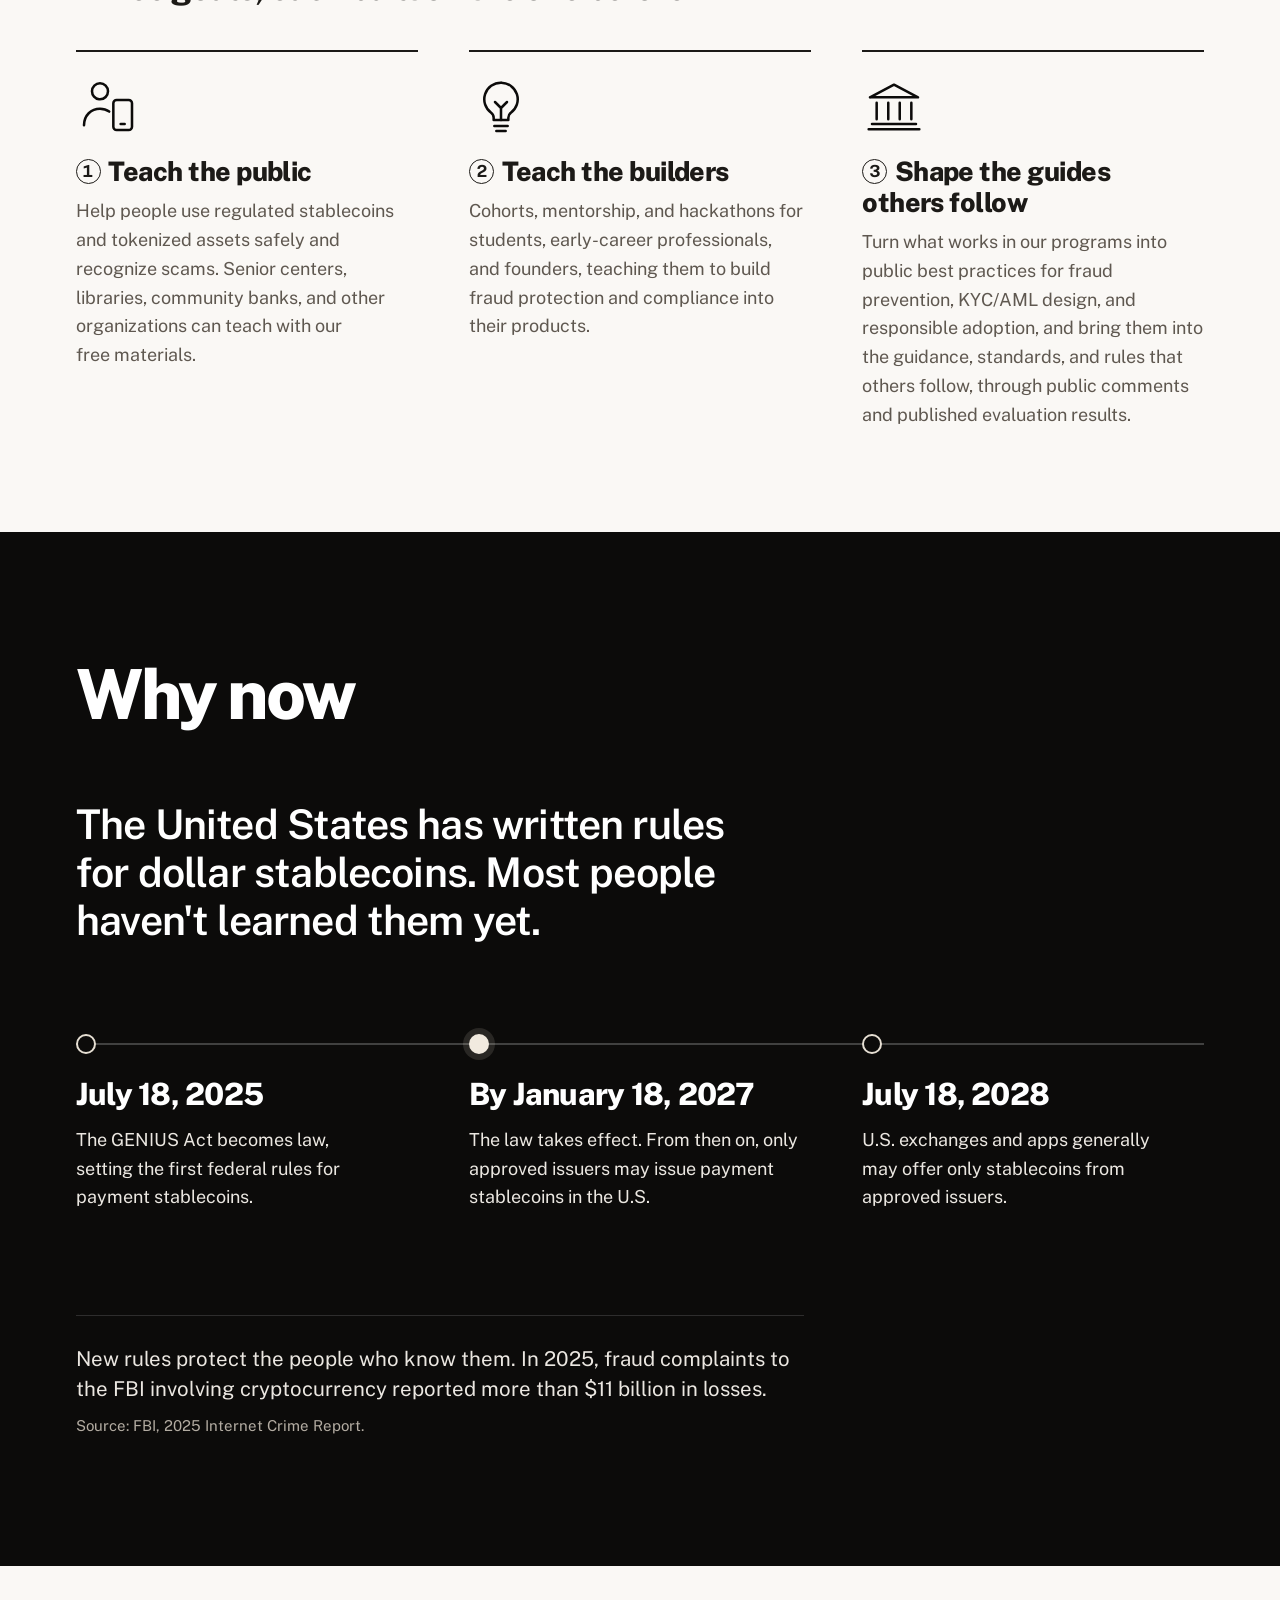
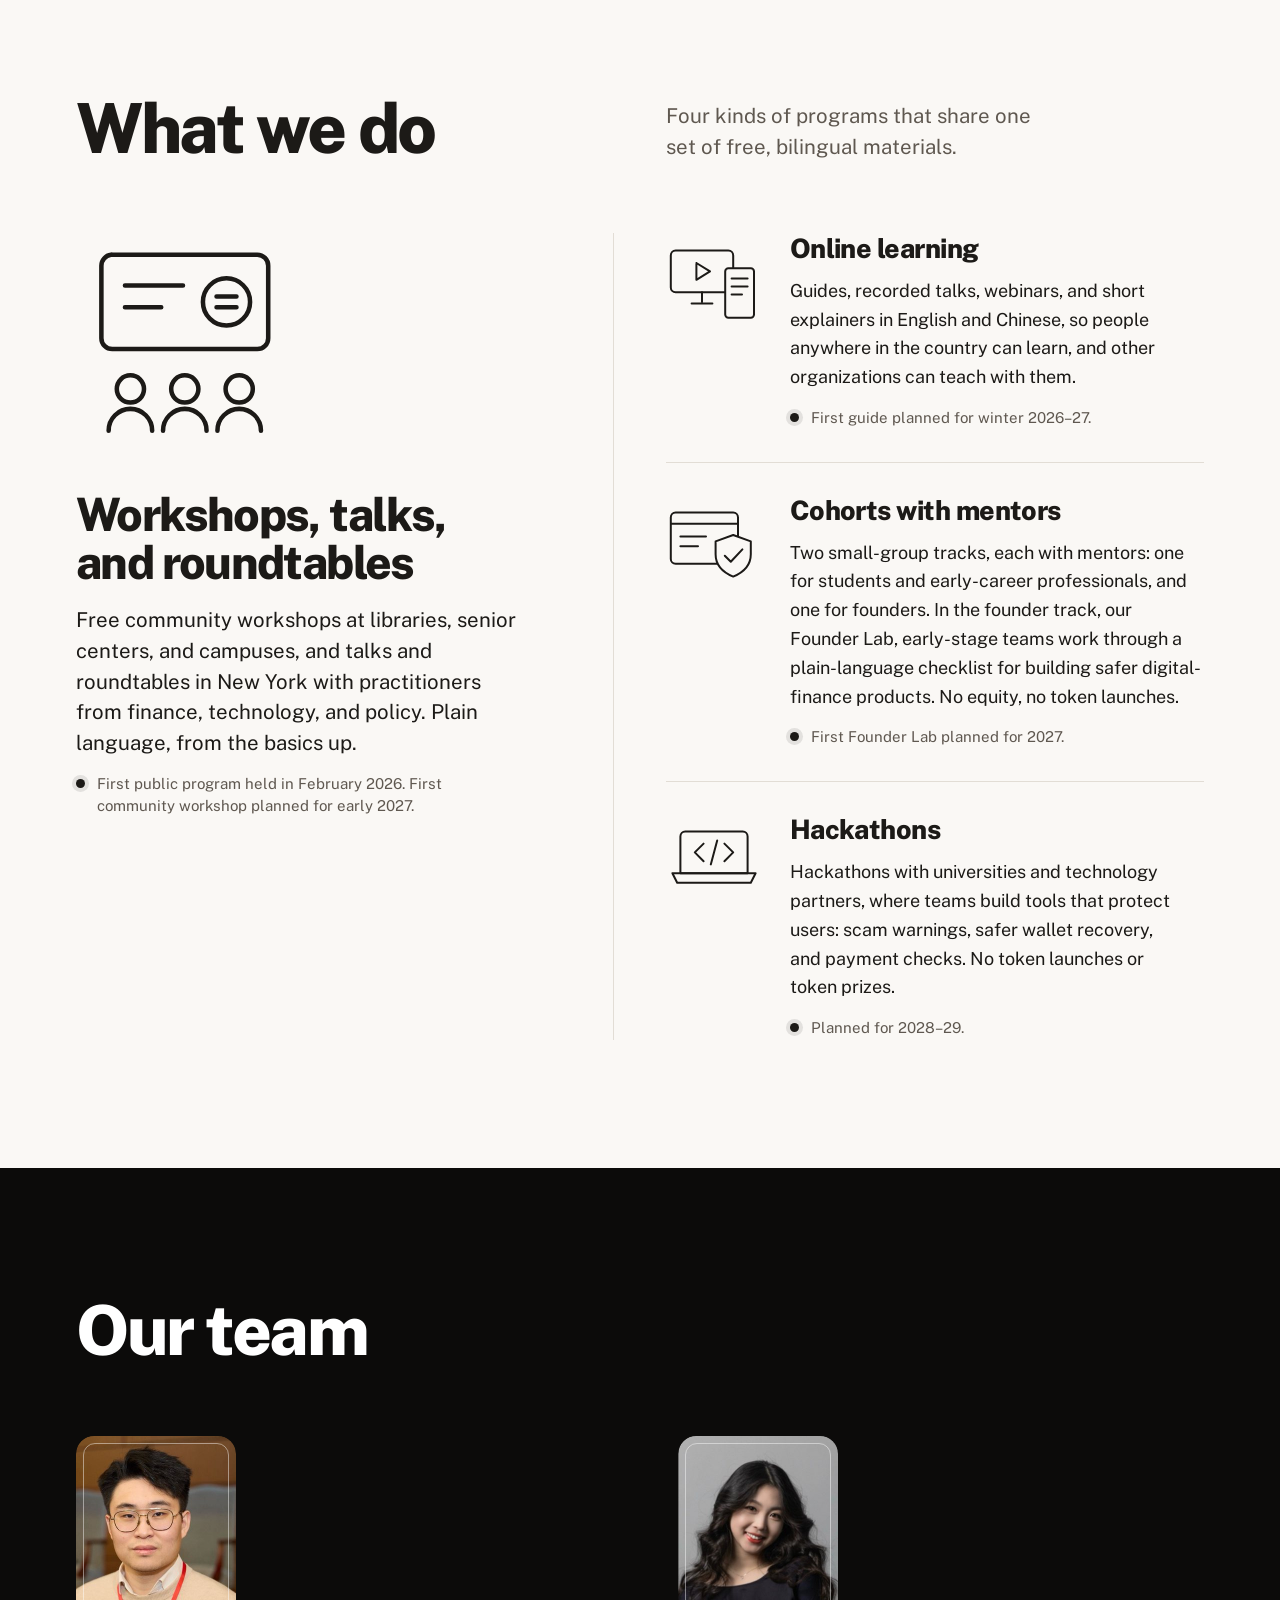
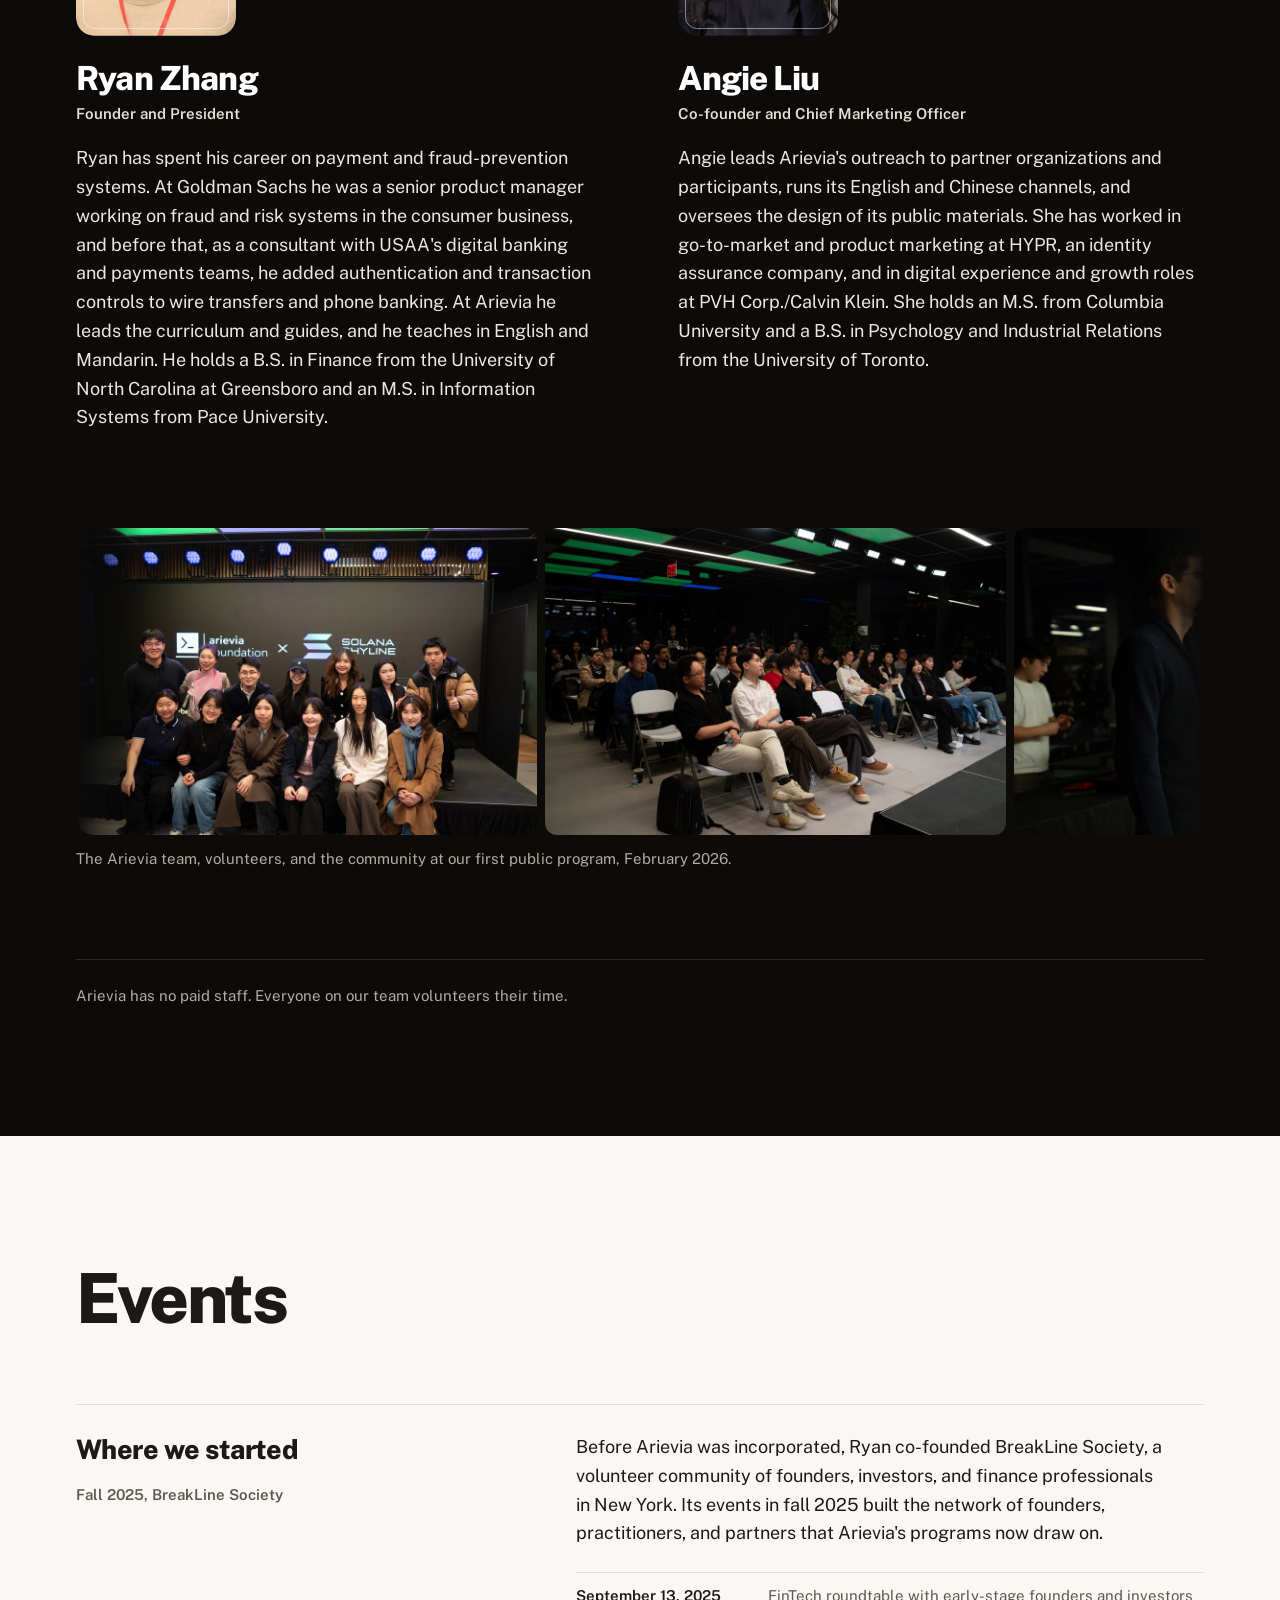
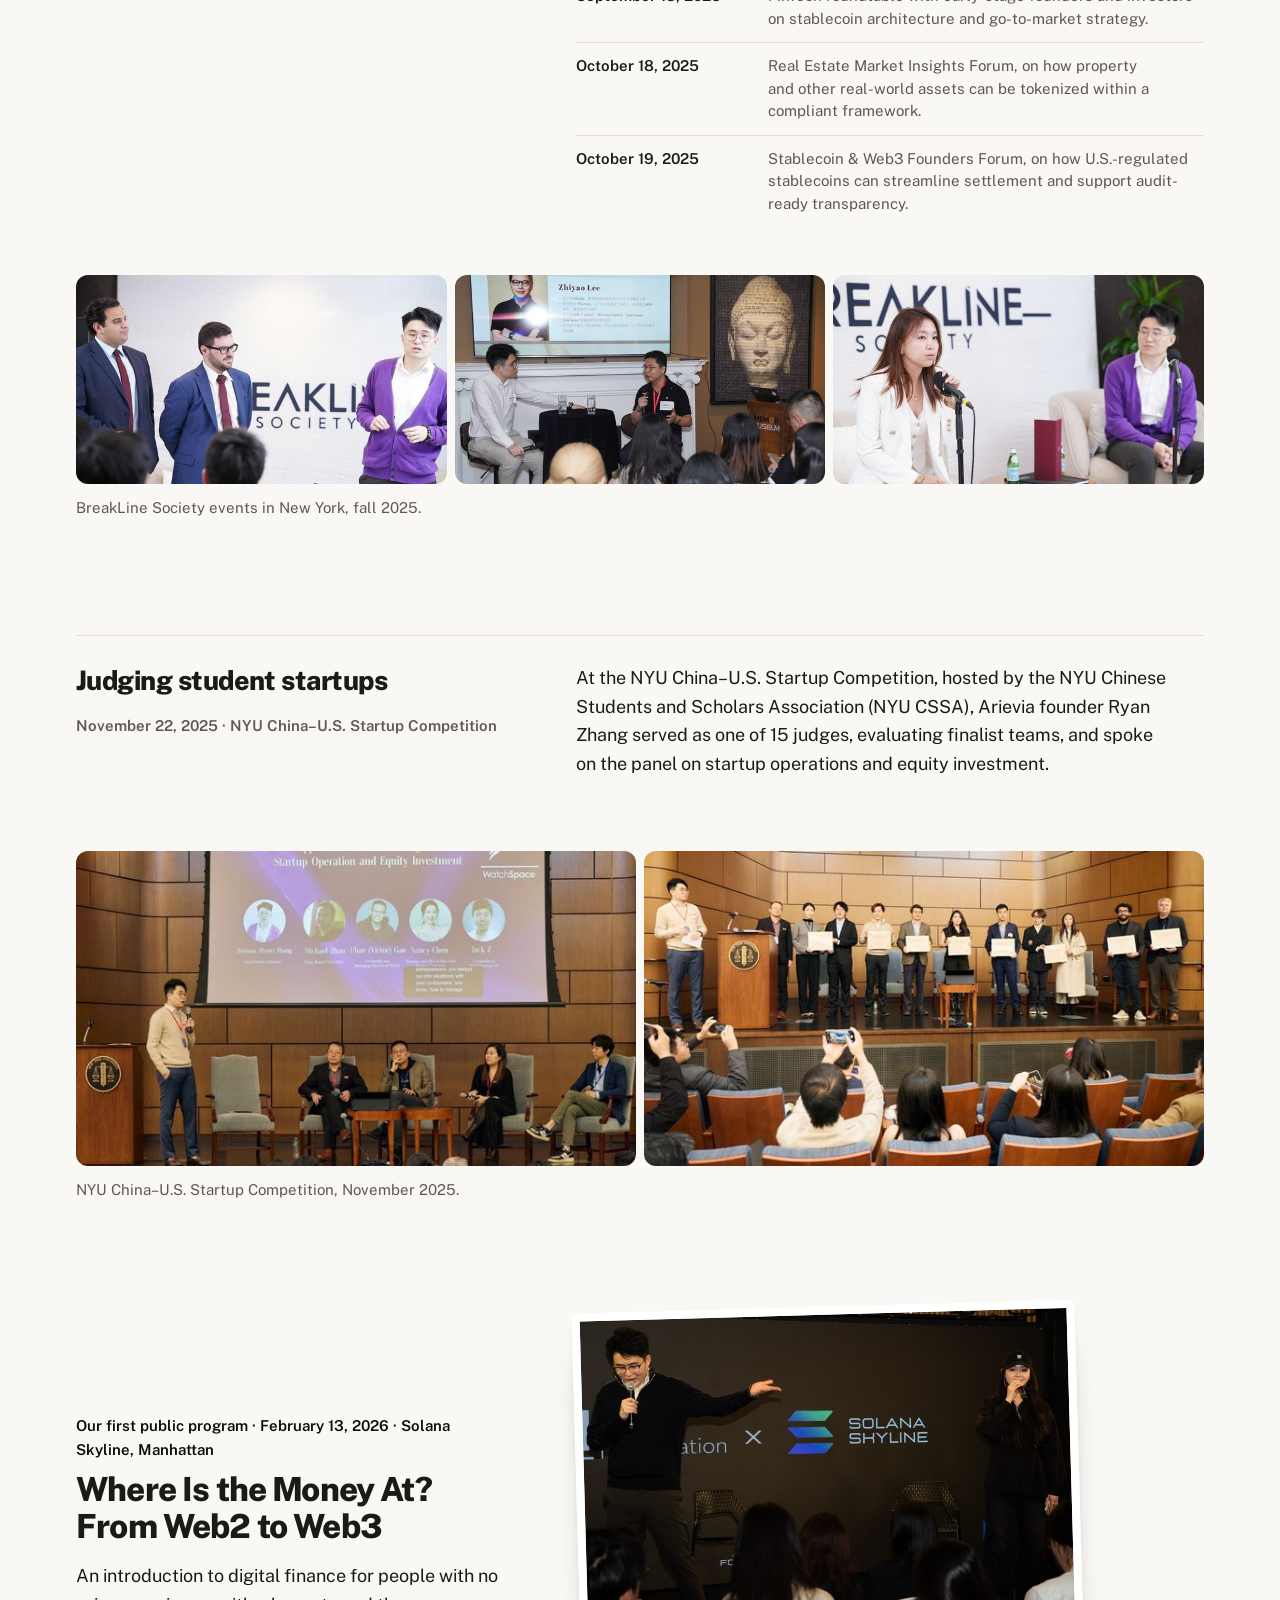
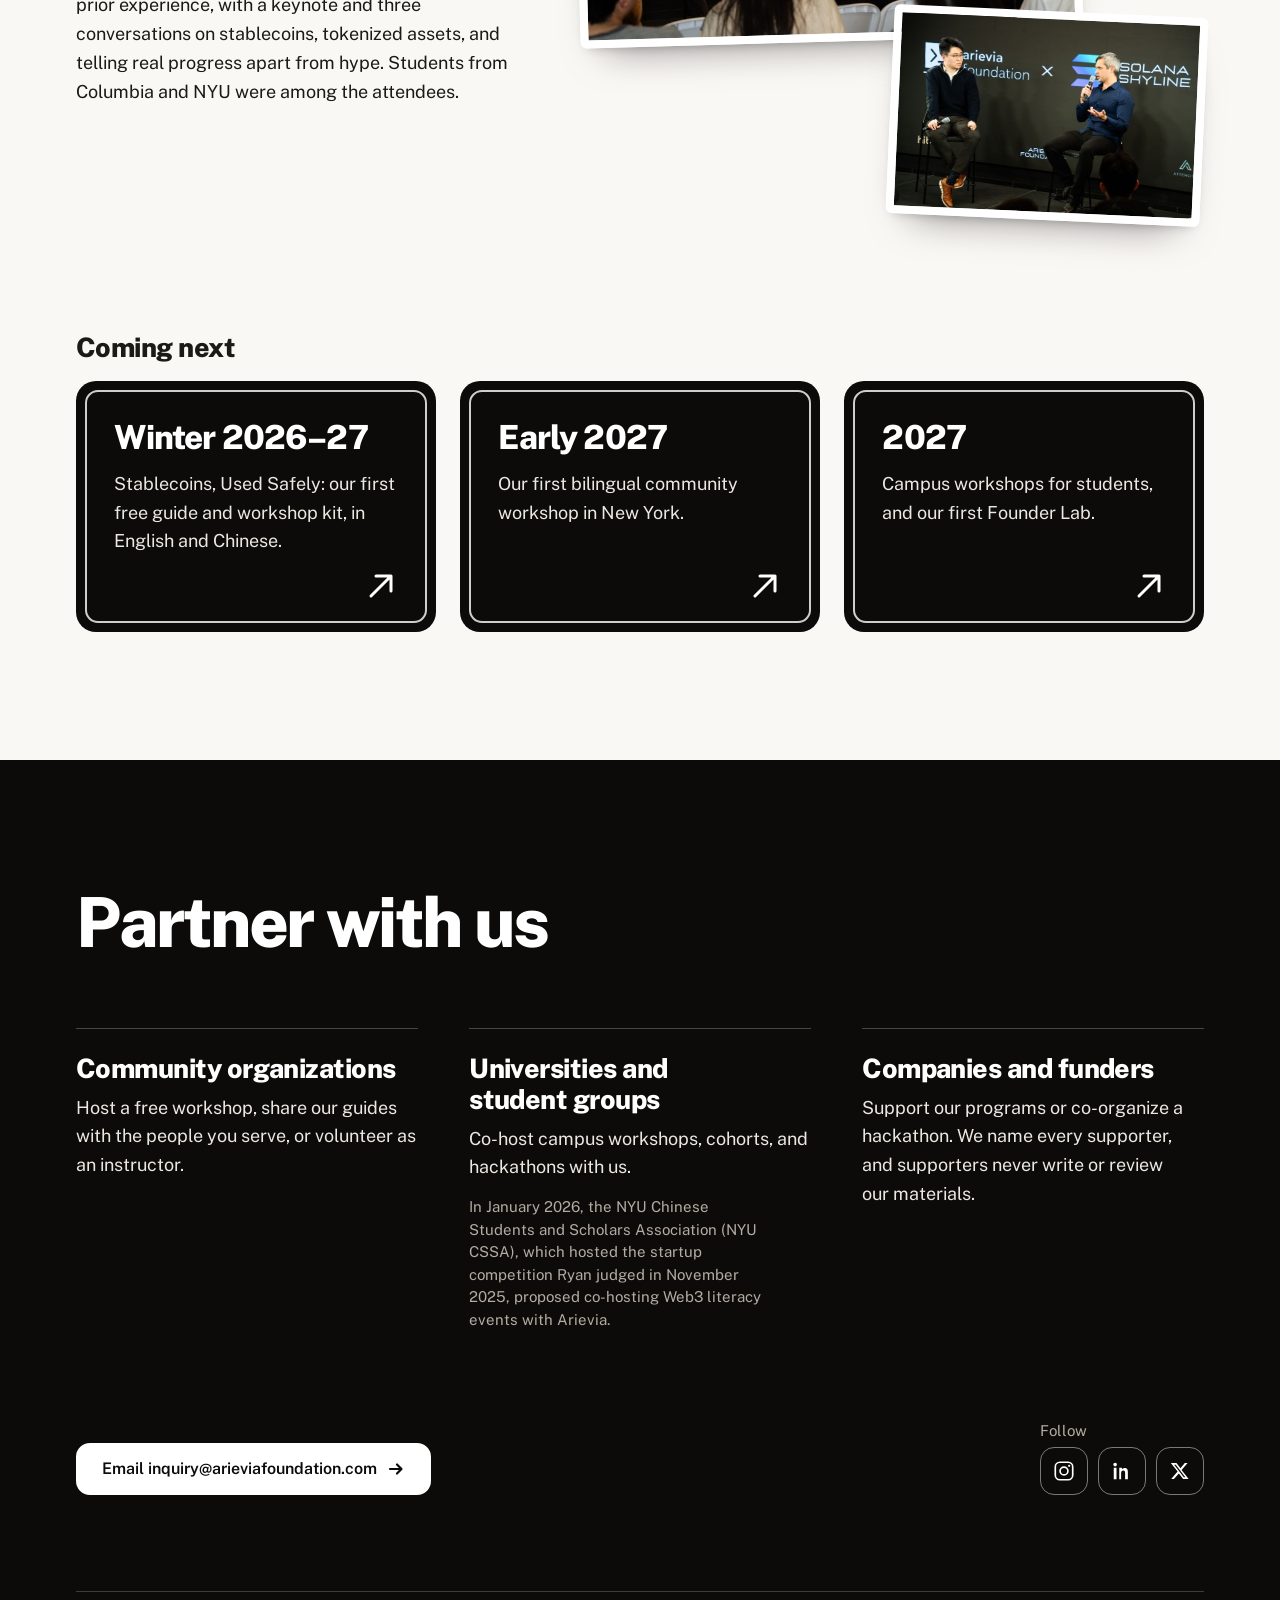
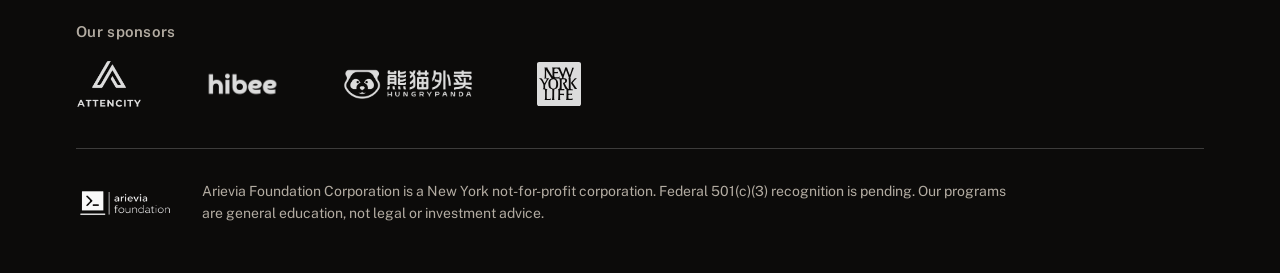
==== commit 7423aea8: "Redesign around public education; add What we teach page - Home: two-tier headline, mission with thr" ====
--- a/index.html
+++ b/index.html
@@ -3,8 +3,8 @@
 <head>
   <meta charset="utf-8">
   <meta name="viewport" content="width=device-width, initial-scale=1">
-  <title>Arievia Foundation | Making digital finance safe for everyone</title>
-  <meta name="description" content="Arievia Foundation is a New York nonprofit that helps people understand digital money and protect themselves from fraud, through free public education in English and Chinese.">
+  <title>Arievia Foundation | Helping everyone understand digital money</title>
+  <meta name="description" content="Arievia Foundation is a New York nonprofit that prepares users, founders, and institutions to take part safely in the stablecoin and tokenized-asset economy, through public education in English and Chinese.">
   <meta name="theme-color" content="#0c0b0a">
   <meta name="color-scheme" content="light">
   <link rel="canonical" href="https://arieviafoundation.com/">
@@ -13,8 +13,8 @@
   <link rel="alternate" hreflang="x-default" href="https://arieviafoundation.com/">
   <meta property="og:type" content="website">
   <meta property="og:site_name" content="Arievia Foundation">
-  <meta property="og:title" content="Arievia Foundation | Making digital finance safe for everyone">
-  <meta property="og:description" content="A New York nonprofit helping people understand digital money and protect themselves from fraud, in English and Chinese.">
+  <meta property="og:title" content="Arievia Foundation | Helping everyone understand digital money">
+  <meta property="og:description" content="A New York nonprofit teaching people, founders, and community organizations how stablecoins and tokenized assets work, and how to use them safely. In English and Chinese.">
   <meta property="og:url" content="https://arieviafoundation.com/">
   <meta property="og:image" content="https://arieviafoundation.com/assets/img/og.jpg">
   <meta name="twitter:card" content="summary_large_image">
@@ -26,14 +26,15 @@
   <link rel="preconnect" href="https://fonts.googleapis.com">
   <link rel="preconnect" href="https://fonts.gstatic.com" crossorigin>
   <link href="https://fonts.googleapis.com/css2?family=Public+Sans:wght@300;400;600;800&display=swap" rel="stylesheet">
-  <link rel="stylesheet" href="/assets/css/style.css?v=14">
-  <script src="/assets/js/site.js?v=14" defer></script>
+  <link rel="stylesheet" href="/assets/css/style.css?v=31">
+  <script src="/assets/js/site.js?v=17" defer></script>
   <script type="application/ld+json">
   {
     "@context": "https://schema.org",
     "@type": "NGO",
     "name": "Arievia Foundation",
     "legalName": "Arievia Foundation Corporation",
+    "description": "A New York nonprofit that prepares users, founders, and institutions to take part safely in the stablecoin and tokenized-asset economy, through public education.",
     "url": "https://arieviafoundation.com/",
     "logo": "https://arieviafoundation.com/assets/img/icon-512.png",
     "email": "inquiry@arieviafoundation.com",
@@ -55,8 +56,9 @@
       <nav class="nav" aria-label="Main">
         <a href="#mission">Mission</a>
         <a href="#work">What we do</a>
+        <a href="/teach/">What we teach</a>
         <a href="#team">Team</a>
-        <a href="#programs">Programs</a>
+        <a href="#events">Events</a>
         <a href="#partner">Partner with us</a>
         <a class="lang" href="/zh/" lang="zh-Hans" hreflang="zh-Hans">中文</a>
       </nav>
@@ -66,9 +68,9 @@
   <main id="main">
     <section class="hero" aria-labelledby="hero-title">
       <div class="wrap">
-        <h1 id="hero-title">Digital money should be <span class="mark">safe<svg class="mark-line" viewBox="0 0 120 18" preserveAspectRatio="none" aria-hidden="true"><path pathLength="1" d="M3 12.5C28 6.5 62 4.8 117 8.6"/></svg></span> for everyone.</h1>
+        <h1 id="hero-title"><span class="h1-lead">Money is changing.</span> Everyone should <span class="mark">understand<svg class="mark-line" viewBox="0 0 120 18" preserveAspectRatio="none" aria-hidden="true"><path pathLength="1" d="M3 12.5C28 6.5 62 4.8 117 8.6"/></svg></span> how.</h1>
         <div class="hero-copy">
-          <p class="lede">Arievia Foundation is a New York nonprofit offering free public education in English and Chinese.</p>
+          <p class="lede">Arievia Foundation is a New York nonprofit. We teach how stablecoins and tokenized assets work, and how to use them safely, in English and Chinese.</p>
           <div class="buttons">
             <a class="btn btn-solid" href="#work">What we do<svg class="arrow" width="18" height="18" viewBox="0 0 18 18" aria-hidden="true"><path d="M3 9h11M10 4.5 14.5 9 10 13.5"/></svg></a>
             <a class="btn" href="#partner">Partner with us</a>
@@ -86,96 +88,76 @@
     <section id="mission" class="mission" aria-labelledby="mission-title">
       <div class="wrap">
         <h2 id="mission-title" class="section-title">Our mission</h2>
-        <p class="mission-statement" data-words>To help everyone understand digital money and protect themselves from fraud, through free public education.</p>
-      </div>
-    </section>
-
-    <section class="principles" aria-labelledby="principles-title">
-      <div class="wrap">
-        <h2 id="principles-title" class="section-title">How we work</h2>
-        <div class="three">
-          <div class="principle" data-reveal>
-            <span class="pict" aria-hidden="true"><svg viewBox="0 0 48 48"><path pathLength="1" d="M24 15.5C19.5 12 13 11.5 8.5 12.5v21c4.5-1 11-.5 15.5 3 4.5-3.5 11-4 15.5-3v-21c-4.5-1-11-.5-15.5 3Zm0 0v21"/></svg></span>
-            <h3>We teach, we don't sell</h3>
-            <p>We don't issue, endorse, or promote any token or digital-asset product. We teach people how to check a product, not which one to buy.</p>
-          </div>
-          <div class="principle" data-reveal>
-            <span class="pict" aria-hidden="true"><svg viewBox="0 0 48 48"><path pathLength="1" d="M24 11v26m-8 0h16M11 16.5h26M24 11.5v5"/><path pathLength="1" d="M11 16.5 6.5 27h9L11 16.5Zm26 0L32.5 27h9L37 16.5Z"/><path pathLength="1" d="M6.5 27a4.5 4.5 0 0 0 9 0m17 0a4.5 4.5 0 0 0 9 0"/></svg></span>
-            <h3>Independent</h3>
-            <p>We don't take money from token projects, exchanges, or stablecoin issuers in return for speaking time or access to our participants. We name every supporter, and no supporter writes or reviews our materials.</p>
-          </div>
-          <div class="principle" data-reveal>
-            <span class="pict" aria-hidden="true"><svg viewBox="0 0 48 48"><path pathLength="1" d="M9 9h16a3 3 0 0 1 3 3v9a3 3 0 0 1-3 3H15l-5 4v-4H9a3 3 0 0 1-3-3v-9a3 3 0 0 1 3-3Z"/><path pathLength="1" d="M12.5 21 17 12.5l4.5 8.5m-7.2-3h5.4"/><path pathLength="1" class="fill" d="M23 20h16a3 3 0 0 1 3 3v10a3 3 0 0 1-3 3h-1v4l-5-4h-10a3 3 0 0 1-3-3V23a3 3 0 0 1 3-3Z"/><path pathLength="1" d="M31 23.2v1.6m-5 1.2h10m-7.5 0c.6 4 2.6 6.6 7 7.6m-1-7.6c-.6 4-2.6 6.6-7 7.6"/></svg></span>
-            <h3>Free, and in your language</h3>
-            <p>Our workshops and guides are free, in English and Chinese, and open for libraries, schools, and community groups to reuse.</p>
-          </div>
-        </div>
-      </div>
-    </section>
-
-    <section id="work" class="work band-dark" aria-labelledby="work-title">
-      <div class="wrap">
-        <h2 id="work-title" class="section-title">What we do</h2>
+        <p class="mission-statement" data-words>To prepare users, founders, and institutions to take part safely in the stablecoin and tokenized-asset economy, through public education.</p>
+
+        <div class="serve">
+          <h2 class="sub-title">Three goals, each built on the one before</h2>
+          <ul class="serve-grid">
+            <li data-reveal>
+              <span class="pict" aria-hidden="true"><svg viewBox="0 0 48 48"><path pathLength="1" d="M18 19a6 6 0 1 0 0-12 6 6 0 0 0 0 12Z"/><path pathLength="1" d="M6 38.5c0-7.5 5.4-12.5 12-12.5 2.6 0 5 .8 6.9 2.2"/><path pathLength="1" class="fill" d="M30.5 19.5h9a2.5 2.5 0 0 1 2.5 2.5v17.5a2.5 2.5 0 0 1-2.5 2.5h-9a2.5 2.5 0 0 1-2.5-2.5V22a2.5 2.5 0 0 1 2.5-2.5Z"/><path pathLength="1" d="M33.5 37.5h3"/></svg></span>
+              <h3><span class="goal-n">1</span>Teach the public</h3>
+              <p>Help people use regulated stablecoins and tokenized assets safely and recognize scams. Senior centers, libraries, community banks, and other organizations can teach with our free materials.</p>
+            </li>
+            <li data-reveal>
+              <span class="pict" aria-hidden="true"><svg viewBox="0 0 48 48"><path pathLength="1" d="M24 6.5a12.5 12.5 0 0 0-7.4 22.6c1.2.9 1.9 2.3 1.9 3.8v1.6h11v-1.6c0-1.5.7-2.9 1.9-3.8A12.5 12.5 0 0 0 24 6.5Z"/><path pathLength="1" d="M19 39h10m-8.5 3.8h7M24 34.5v-9l-4.5-4.5m4.5 4.5 4.5-4.5"/></svg></span>
+              <h3><span class="goal-n">2</span>Teach the builders</h3>
+              <p>Cohorts, mentorship, and hackathons for students, early-career professionals, and founders, teaching them to build fraud protection and compliance into their products.</p>
+            </li>
+            <li data-reveal>
+              <span class="pict" aria-hidden="true"><svg viewBox="0 0 48 48"><path pathLength="1" d="M6 17.5 24 8l18 9.5H6Z"/><path pathLength="1" d="M11 21.5V34m8.7-12.5V34m8.6-12.5V34M37 21.5V34M7.5 37.5h33M5 41.5h38"/></svg></span>
+              <h3><span class="goal-n">3</span>Shape the guides others follow</h3>
+              <p>Turn what works in our programs into public best practices for fraud prevention, KYC/AML design, and responsible adoption, and bring them into the guidance, standards, and rules that others follow, through public comments and published evaluation results.</p>
+            </li>
+          </ul>
+        </div>
+      </div>
+    </section>
+
+    <section id="why" class="why band-dark" aria-labelledby="why-title">
+      <div class="wrap">
+        <h2 id="why-title" class="section-title">Why now</h2>
+        <p class="why-lead" data-reveal>The United States has written rules for dollar stablecoins. Most people haven't learned them yet.</p>
+        <ol class="timeline" data-reveal>
+          <li><time datetime="2025-07-18">July 18, 2025</time><p>The GENIUS Act becomes law, setting the first federal rules for payment stablecoins.</p></li>
+          <li><time datetime="2027-01-18">By January 18, 2027</time><p>The law takes effect. From then on, only approved issuers may issue payment stablecoins in the U.S.</p></li>
+          <li><time datetime="2028-07-18">July 18, 2028</time><p>U.S. exchanges and apps generally may offer only stablecoins from approved issuers.</p></li>
+        </ol>
+        <p class="why-note" data-reveal>New rules protect the people who know them. In 2025, fraud complaints to the FBI involving cryptocurrency reported more than $11 billion in losses. <span class="src">Source: FBI, 2025 Internet Crime Report.</span></p>
+      </div>
+    </section>
+
+    <section id="work" class="work" aria-labelledby="work-title">
+      <div class="wrap">
+        <div class="work-head">
+          <h2 id="work-title" class="section-title">What we do</h2>
+          <p class="work-intro">Four kinds of programs that share one set of free, bilingual materials.</p>
+        </div>
         <ul class="work-grid">
           <li data-reveal>
-            <svg class="illo illo-spot" viewBox="0 0 120 120" aria-hidden="true"><path class="draw" pathLength="1" d="M18 20h58a8 8 0 0 1 8 8v28a8 8 0 0 1-8 8H42L28 76V64H18a8 8 0 0 1-8-8V28a8 8 0 0 1 8-8Z"/><path class="draw" pathLength="1" d="M23 35h46M23 47h30"/><circle class="draw solid" pathLength="1" cx="80" cy="74" r="20"/><path class="draw" pathLength="1" d="m94.5 88.5 13 13" stroke-width="6"/><path class="draw red" pathLength="1" d="M74 85V63h14l-4 5.5 4 5.5H74"/></svg>
-            <h3>Teach people to spot scams</h3>
-            <p>Free workshops and plain-language guides, in English and Chinese, on how crypto and Web3 scams work and how to avoid them.</p>
+            <svg class="illo" viewBox="0 0 120 120" aria-hidden="true"><path class="draw" pathLength="1" d="M20 12h80a6 6 0 0 1 6 6v40a6 6 0 0 1-6 6H20a6 6 0 0 1-6-6V18a6 6 0 0 1 6-6Z"/><path class="draw" pathLength="1" d="M27 29h32M27 41h20"/><circle class="draw" pathLength="1" cx="83" cy="38" r="13"/><path class="draw" pathLength="1" d="M77.5 35h11m-11 6h11"/><path class="draw" pathLength="1" d="M18 109a12 12 0 0 1 24 0m6 0a12 12 0 0 1 24 0m6 0a12 12 0 0 1 24 0"/><circle class="node" cx="30" cy="86" r="7.5" style="--d:0"/><circle class="node" cx="60" cy="86" r="7.5" style="--d:1"/><circle class="node" cx="90" cy="86" r="7.5" style="--d:2"/></svg>
+            <h3>Workshops, talks, and roundtables</h3>
+            <p>Free community workshops at libraries, senior centers, and campuses, and talks and roundtables in New York with practitioners from finance, technology, and policy. Plain language, from the basics up.</p>
+            <p class="status"><span class="status-dot" aria-hidden="true"></span>First public program held in February 2026. First community workshop planned for early 2027.</p>
           </li>
           <li data-reveal>
-            <svg class="illo illo-net" viewBox="0 0 120 120" aria-hidden="true"><path class="draw" pathLength="1" d="M22 38 60 14l38 24-8 56H30l-8-56Zm38 22L22 38m38 22 38-22M60 60V14m0 46 30 34m-30-34L30 94"/><circle class="node" cx="60" cy="14" r="8" style="--d:0"/><circle class="node" cx="98" cy="38" r="8" style="--d:1"/><circle class="node" cx="90" cy="94" r="8" style="--d:2"/><circle class="node" cx="30" cy="94" r="8" style="--d:3"/><circle class="node" cx="22" cy="38" r="8" style="--d:4"/><circle class="node core" cx="60" cy="60" r="11" style="--d:5"/></svg>
-            <h3>Build a community that looks out for each other</h3>
-            <p>We're building a network of volunteers, campus groups, and local partners who learn together and help the people around them spot and stop scams.</p>
+            <svg class="illo" viewBox="0 0 120 120" aria-hidden="true"><path class="draw" pathLength="1" d="M12 22h66a6 6 0 0 1 6 6v40a6 6 0 0 1-6 6H12a6 6 0 0 1-6-6V28a6 6 0 0 1 6-6Z"/><path class="draw" pathLength="1" d="M45 74v12m-13 2h26"/><path class="draw" pathLength="1" d="M38 37.5 55 48 38 58.5Z"/><path class="draw solid" pathLength="1" d="M78 44h28a4 4 0 0 1 4 4v54a4 4 0 0 1-4 4H78a4 4 0 0 1-4-4V48a4 4 0 0 1 4-4Z"/><path class="draw" pathLength="1" d="M82 57h20M82 67h20M82 77h13"/></svg>
+            <h3>Online learning</h3>
+            <p>Guides, recorded talks, webinars, and short explainers in English and Chinese, so people anywhere in the country can learn, and other organizations can teach with them.</p>
+            <p class="status"><span class="status-dot" aria-hidden="true"></span>First guide planned for winter 2026–27.</p>
           </li>
           <li data-reveal>
-            <svg class="illo illo-lab" viewBox="0 0 120 120" aria-hidden="true"><path class="draw" pathLength="1" d="M12 22h72a6 6 0 0 1 6 6v52a6 6 0 0 1-6 6H12a6 6 0 0 1-6-6V28a6 6 0 0 1 6-6Zm-6 14h84M18 52h32M18 64h22"/><path class="draw solid" pathLength="1" d="m84 50 22 8v16c0 14-10 23-22 28-12-5-22-14-22-28V58l22-8Z"/><path class="draw" pathLength="1" d="m73.5 76 7.5 7.5L95.5 68"/></svg>
-            <h3>Help founders build safer products</h3>
-            <p>Our Founder Lab gives student and early-stage teams free workshops on building fraud protection into what they make. No equity, no fees, no token launches.</p>
+            <svg class="illo" viewBox="0 0 120 120" aria-hidden="true"><path class="draw" pathLength="1" d="M12 22h72a6 6 0 0 1 6 6v52a6 6 0 0 1-6 6H12a6 6 0 0 1-6-6V28a6 6 0 0 1 6-6Zm-6 14h84M18 52h32M18 64h22"/><path class="draw solid" pathLength="1" d="m84 50 22 8v16c0 14-10 23-22 28-12-5-22-14-22-28V58l22-8Z"/><path class="draw" pathLength="1" d="m73.5 76 7.5 7.5L95.5 68"/></svg>
+            <h3>Cohorts with mentors</h3>
+            <p>Two small-group tracks, each with mentors: one for students and early-career professionals, and one for founders. In the founder track, our Founder Lab, early-stage teams work through a plain-language checklist for building safer digital-finance products. No equity, no token launches.</p>
+            <p class="status"><span class="status-dot" aria-hidden="true"></span>First Founder Lab planned for 2027.</p>
+          </li>
+          <li data-reveal>
+            <svg class="illo" viewBox="0 0 120 120" aria-hidden="true"><path class="draw" pathLength="1" d="M24 22h72a6 6 0 0 1 6 6v46H18V28a6 6 0 0 1 6-6Z"/><path class="draw" pathLength="1" d="M8 74h104l-6 12H14L8 74Z"/><path class="draw" pathLength="1" d="m47 37-11 11 11 11m26-22 11 11-11 11M64 33l-8 30"/></svg>
+            <h3>Hackathons</h3>
+            <p>Hackathons with universities and technology partners, where teams build tools that protect users: scam warnings, safer wallet recovery, and payment checks. No token launches or token prizes.</p>
+            <p class="status"><span class="status-dot" aria-hidden="true"></span>Planned for 2028–29.</p>
           </li>
         </ul>
-      </div>
-    </section>
-
-    <section class="spot" aria-labelledby="spot-title">
-      <div class="wrap">
-        <h2 id="spot-title" class="section-title">A sample lesson</h2>
-        <div class="spot-grid">
-          <div class="spot-copy">
-            <p class="spot-intro">This is the kind of thing we teach. Crypto and Web3 scams often start with a friendly message and end with an empty wallet. Here is a typical one, with the warning signs marked.</p>
-            <p class="report"><svg class="report-icon" width="26" height="24" viewBox="0 0 26 24" aria-hidden="true"><path d="M13 2.5 24 21.5H2L13 2.5Z"/><path d="M13 9.5v5.5m0 3v.2"/></svg>Already sent money or crypto to a scammer? Contact your bank or the exchange you used right away, then report it to the <a href="https://www.ic3.gov/">FBI's Internet Crime Complaint Center</a> and the <a href="https://reportfraud.ftc.gov/">Federal Trade Commission</a>.</p>
-          </div>
-          <figure class="example" aria-label="An example Web3 scam message with its warning signs marked">
-            <div class="phone">
-              <div class="screen">
-                <div class="status" aria-hidden="true"><span class="notch"></span><svg width="54" height="12" viewBox="0 0 54 12"><path d="M1 11h3V8H1zm5 0h3V6H6zm5 0h3V3.5h-3zm5 0h3V1h-3z" fill="currentColor"/><path d="M26 5.2a8 8 0 0 1 10.5 0M28.2 7.6a4.6 4.6 0 0 1 6 0" fill="none" stroke="currentColor" stroke-width="1.6" stroke-linecap="round"/><circle cx="31.2" cy="10" r="1.2" fill="currentColor"/><rect x="40.5" y="1.5" width="11" height="9" rx="2.4" fill="none" stroke="currentColor" stroke-width="1.2"/><rect x="42.3" y="3.3" width="6.6" height="5.4" rx="1.1" fill="currentColor"/></svg></div>
-                <div class="phone-top">
-                  <svg class="back" width="12" height="20" viewBox="0 0 12 20" aria-hidden="true"><path d="M10 2 2 10l8 8"/></svg>
-                  <span class="avatar" aria-hidden="true"><svg width="18" height="20" viewBox="0 0 18 20"><path d="M9 1.5 16 4v5.5c0 4.6-3.1 7.6-7 9-3.9-1.4-7-4.4-7-9V4l7-2.5Z"/></svg></span>
-                  <span class="who"><strong>Wallet Support Team ✓</strong><span>Direct message</span></span>
-                </div>
-                <div class="thread">
-                  <div class="turn">
-                    <span class="typing" aria-hidden="true"><i></i><i></i><i></i></span>
-                    <p class="msg">Hi! We detected a sync error on your wallet. Your funds may be frozen within 24 hours.<svg class="ring" viewBox="0 0 100 40" preserveAspectRatio="none" aria-hidden="true"><path pathLength="1" d="M46 3.4C63 2.2 79 1.6 89 2.4c6.6.5 9.2 3.2 9.1 8.3.1 6.8.4 13.6-.4 20.1-.6 5.4-4.6 7.9-11.4 8.1-23.5.9-52.8.3-74.8-.6-6.2-.3-9.4-3.1-9.4-8.6-.3-6.9-.1-13.8.3-19.3C2.9 4.8 6 2.9 12.6 2.5c15.6-.9 31.4-1.4 47.4-.9"/></svg></p>
-                    <p class="flag"><svg width="14" height="16" viewBox="0 0 14 16" aria-hidden="true"><path d="M1 1v14M1 1h10l-2.5 3.5L11 8H1" fill="none" stroke="currentColor" stroke-width="1.8" stroke-linejoin="round"/></svg>Real support never messages you first, and never rushes you.</p>
-                  </div>
-                  <div class="turn">
-                    <span class="typing" aria-hidden="true"><i></i><i></i><i></i></span>
-                    <p class="msg">To fix it, verify your wallet on our secure page and enter your 12-word recovery phrase.<svg class="ring" viewBox="0 0 100 40" preserveAspectRatio="none" aria-hidden="true"><path pathLength="1" d="M46 3.4C63 2.2 79 1.6 89 2.4c6.6.5 9.2 3.2 9.1 8.3.1 6.8.4 13.6-.4 20.1-.6 5.4-4.6 7.9-11.4 8.1-23.5.9-52.8.3-74.8-.6-6.2-.3-9.4-3.1-9.4-8.6-.3-6.9-.1-13.8.3-19.3C2.9 4.8 6 2.9 12.6 2.5c15.6-.9 31.4-1.4 47.4-.9"/></svg></p>
-                    <p class="flag"><svg width="14" height="16" viewBox="0 0 14 16" aria-hidden="true"><path d="M1 1v14M1 1h10l-2.5 3.5L11 8H1" fill="none" stroke="currentColor" stroke-width="1.8" stroke-linejoin="round"/></svg>No legitimate company will ever ask for your recovery phrase.</p>
-                  </div>
-                  <div class="turn">
-                    <span class="typing" aria-hidden="true"><i></i><i></i><i></i></span>
-                    <p class="msg">Or approve this connection to claim your 500 USDT compensation airdrop.<svg class="ring" viewBox="0 0 100 40" preserveAspectRatio="none" aria-hidden="true"><path pathLength="1" d="M46 3.4C63 2.2 79 1.6 89 2.4c6.6.5 9.2 3.2 9.1 8.3.1 6.8.4 13.6-.4 20.1-.6 5.4-4.6 7.9-11.4 8.1-23.5.9-52.8.3-74.8-.6-6.2-.3-9.4-3.1-9.4-8.6-.3-6.9-.1-13.8.3-19.3C2.9 4.8 6 2.9 12.6 2.5c15.6-.9 31.4-1.4 47.4-.9"/></svg></p>
-                    <p class="flag"><svg width="14" height="16" viewBox="0 0 14 16" aria-hidden="true"><path d="M1 1v14M1 1h10l-2.5 3.5L11 8H1" fill="none" stroke="currentColor" stroke-width="1.8" stroke-linejoin="round"/></svg>&quot;Free tokens&quot; that require you to approve or sign something can empty your wallet.</p>
-                  </div>
-                </div>
-                <div class="composer" aria-hidden="true"><span></span><svg width="30" height="30" viewBox="0 0 30 30"><circle cx="15" cy="15" r="15"/><path d="M15 21V9.5M10 14l5-5 5 5"/></svg></div>
-              </div>
-            </div>
-            <figcaption>An example of a common Web3 scam. Names are made up.</figcaption>
-          </figure>
-        </div>
       </div>
     </section>
 
@@ -205,23 +187,29 @@
             <ul class="crowd-track">
               <li><img src="/assets/img/crowd-01.jpg" alt="The Arievia team and volunteers in front of the stage" width="960" height="640" loading="lazy"></li>
               <li><img src="/assets/img/crowd-02.jpg" alt="A full room of attendees during the program" width="960" height="640" loading="lazy"></li>
+              <li><img src="/assets/img/crowd-10.jpg" alt="Two guests talking during the mingling hour" width="960" height="640" loading="lazy"></li>
               <li><img src="/assets/img/crowd-03.jpg" alt="Attendees laughing together during the mingling hour" width="960" height="640" loading="lazy"></li>
               <li><img src="/assets/img/crowd-04.jpg" alt="An attendee asking a question from the audience" width="960" height="640" loading="lazy"></li>
               <li><img src="/assets/img/crowd-05.jpg" alt="Attendees talking after the program" width="960" height="640" loading="lazy"></li>
+              <li><img src="/assets/img/crowd-11.jpg" alt="A guest speaking with attendees after the program" width="960" height="640" loading="lazy"></li>
               <li><img src="/assets/img/crowd-06.jpg" alt="Attendees gathering near the stage after the program" width="960" height="640" loading="lazy"></li>
               <li><img src="/assets/img/crowd-07.jpg" alt="Students and young professionals in the audience" width="960" height="640" loading="lazy"></li>
               <li><img src="/assets/img/crowd-08.jpg" alt="Attendees comparing notes on their phones" width="960" height="640" loading="lazy"></li>
+              <li><img src="/assets/img/crowd-12.jpg" alt="Attendees talking in small groups near the stage" width="960" height="640" loading="lazy"></li>
               <li><img src="/assets/img/crowd-09.jpg" alt="Two attendees talking in the seating area" width="960" height="640" loading="lazy"></li>
             </ul>
             <ul class="crowd-track" aria-hidden="true">
               <li><img src="/assets/img/crowd-01.jpg" alt="" width="960" height="640" loading="lazy"></li>
               <li><img src="/assets/img/crowd-02.jpg" alt="" width="960" height="640" loading="lazy"></li>
+              <li><img src="/assets/img/crowd-10.jpg" alt="" width="960" height="640" loading="lazy"></li>
               <li><img src="/assets/img/crowd-03.jpg" alt="" width="960" height="640" loading="lazy"></li>
               <li><img src="/assets/img/crowd-04.jpg" alt="" width="960" height="640" loading="lazy"></li>
               <li><img src="/assets/img/crowd-05.jpg" alt="" width="960" height="640" loading="lazy"></li>
+              <li><img src="/assets/img/crowd-11.jpg" alt="" width="960" height="640" loading="lazy"></li>
               <li><img src="/assets/img/crowd-06.jpg" alt="" width="960" height="640" loading="lazy"></li>
               <li><img src="/assets/img/crowd-07.jpg" alt="" width="960" height="640" loading="lazy"></li>
               <li><img src="/assets/img/crowd-08.jpg" alt="" width="960" height="640" loading="lazy"></li>
+              <li><img src="/assets/img/crowd-12.jpg" alt="" width="960" height="640" loading="lazy"></li>
               <li><img src="/assets/img/crowd-09.jpg" alt="" width="960" height="640" loading="lazy"></li>
             </ul>
           </div>
@@ -231,27 +219,67 @@
       </div>
     </section>
 
-    <section id="programs" class="programs" aria-labelledby="programs-title">
-      <div class="wrap">
-        <h2 id="programs-title" class="section-title">Programs</h2>
+    <section id="events" class="programs" aria-labelledby="events-title">
+      <div class="wrap">
+        <h2 id="events-title" class="section-title">Events</h2>
+
+        <div class="roots" data-reveal>
+          <div>
+            <h3>Where we started</h3>
+            <p class="meta">Fall 2025, BreakLine Society</p>
+          </div>
+          <div class="roots-copy">
+            <p>Before Arievia was incorporated, Ryan co-founded BreakLine Society, a volunteer community of founders, investors, and finance professionals in New York. Its events in fall 2025 built the network of founders, practitioners, and partners that Arievia's programs now draw on.</p>
+            <ul class="roots-events">
+              <li><time datetime="2025-09-13">September 13, 2025</time><span>FinTech roundtable with early-stage founders and investors on stablecoin architecture and go-to-market strategy.</span></li>
+              <li><time datetime="2025-10-18">October 18, 2025</time><span>Real Estate Market Insights Forum, on how property and other real-world assets can be tokenized within a compliant framework.</span></li>
+              <li><time datetime="2025-10-19">October 19, 2025</time><span>Stablecoin &amp; Web3 Founders Forum, on how U.S.-regulated stablecoins can streamline settlement and support audit-ready transparency.</span></li>
+            </ul>
+          </div>
+          <figure class="roots-photos">
+            <ul>
+              <li><img src="/assets/img/breakline-01-600.jpg?v=4" srcset="/assets/img/breakline-01-600.jpg?v=4 600w, /assets/img/breakline-01-1200.jpg?v=4 1200w" sizes="(max-width: 860px) 92vw, 400px" alt="Ryan Zhang with two guest speakers at the BreakLine Society Stablecoin and Web3 Founders Forum, October 2025" width="600" height="337" loading="lazy"></li>
+              <li><img src="/assets/img/breakline-02-600.jpg?v=4" srcset="/assets/img/breakline-02-600.jpg?v=4 600w, /assets/img/breakline-02-1200.jpg?v=4 1200w" sizes="(max-width: 860px) 92vw, 400px" alt="Ryan Zhang moderating the BreakLine Society fintech roundtable, September 2025" width="600" height="337" loading="lazy"></li>
+              <li><img src="/assets/img/breakline-03-600.jpg?v=4" srcset="/assets/img/breakline-03-600.jpg?v=4 600w, /assets/img/breakline-03-1200.jpg?v=4 1200w" sizes="(max-width: 860px) 92vw, 400px" alt="A speaker and Ryan Zhang in conversation at the BreakLine Society Stablecoin and Web3 Founders Forum, October 2025" width="600" height="337" loading="lazy"></li>
+            </ul>
+            <figcaption>BreakLine Society events in New York, fall 2025.</figcaption>
+          </figure>
+        </div>
+
+        <div class="roots" data-reveal>
+          <div>
+            <h3>Judging student startups</h3>
+            <p class="meta">November 22, 2025 · NYU China–U.S. Startup Competition</p>
+          </div>
+          <div class="roots-copy">
+            <p>At the NYU China–U.S. Startup Competition, hosted by the NYU Chinese Students and Scholars Association (NYU CSSA), Arievia founder Ryan Zhang served as one of 15 judges, evaluating finalist teams, and spoke on the panel on startup operations and equity investment.</p>
+          </div>
+          <figure class="roots-photos two">
+            <ul>
+              <li><img src="/assets/img/nyu-01-600.jpg" srcset="/assets/img/nyu-01-600.jpg 600w, /assets/img/nyu-01-1200.jpg 1200w" sizes="(max-width: 860px) 92vw, 600px" alt="Ryan Zhang speaking during the panel on startup operations and equity investment" width="600" height="338" loading="lazy"></li>
+              <li><img src="/assets/img/nyu-02-600.jpg" srcset="/assets/img/nyu-02-600.jpg 600w, /assets/img/nyu-02-1200.jpg 1200w" sizes="(max-width: 860px) 92vw, 600px" alt="Finalist teams and judges on stage at the award ceremony" width="600" height="338" loading="lazy"></li>
+            </ul>
+            <figcaption>NYU China–U.S. Startup Competition, November 2025.</figcaption>
+          </figure>
+        </div>
 
         <div class="past">
           <div class="past-copy" data-reveal>
-            <h3>Past program</h3>
-            <p class="meta"><time datetime="2026-02-13">February 13, 2026</time>, Solana Skyline, Manhattan</p>
-            <h4>Where Is the Money At? From Web2 to Web3</h4>
+            <p class="meta">Our first public program · <time datetime="2026-02-13">February 13, 2026</time> · Solana Skyline, Manhattan</p>
+            <h3 class="event-name">Where Is the Money At? From Web2 to Web3</h3>
             <p>An introduction to digital finance for people with no prior experience, with a keynote and three conversations on stablecoins, tokenized assets, and telling real progress apart from hype. Students from Columbia and NYU were among the attendees.</p>
           </div>
           <figure class="gallery">
-            <img class="print print-a" data-reveal src="/assets/img/program-moderate-800.jpg" srcset="/assets/img/program-moderate-800.jpg 800w, /assets/img/program-moderate-1600.jpg 1600w" sizes="(max-width: 860px) 80vw, 520px" alt="Ryan Zhang moderating a conversation on stage at the February 13, 2026 program" width="800" height="533" loading="lazy">
-            <img class="print print-b" data-reveal src="/assets/img/program-audience-wide-800.jpg" srcset="/assets/img/program-audience-wide-800.jpg 800w, /assets/img/program-audience-wide-1600.jpg 1600w" sizes="(max-width: 860px) 56vw, 340px" alt="Attendees listening during the program" width="800" height="533" loading="lazy">
+            <img class="print print-a" data-reveal src="/assets/img/program-hosts-800.jpg" srcset="/assets/img/program-hosts-800.jpg 800w, /assets/img/program-hosts-1600.jpg 1600w" sizes="(max-width: 860px) 80vw, 520px" alt="Ryan Zhang and Angie Liu on stage at the February 13, 2026 program" width="800" height="533" loading="lazy">
+            <img class="print print-b" data-reveal src="/assets/img/program-guest-800.jpg" srcset="/assets/img/program-guest-800.jpg 800w, /assets/img/program-guest-1600.jpg 1600w" sizes="(max-width: 860px) 56vw, 340px" alt="Ryan Zhang in conversation with a guest speaker at the February 13, 2026 program" width="800" height="533" loading="lazy">
           </figure>
         </div>
 
         <h3 class="next-title">Coming next</h3>
         <ul class="upcoming">
-          <li class="sign" data-reveal><span class="when">Winter 2026–27</span><p>Our first free guide: the warning signs of digital-asset scams, in English and Chinese.</p><svg class="sign-arrow" width="44" height="44" viewBox="0 0 44 44" aria-hidden="true"><path d="M12 32 32 12M17 12h15v15"/></svg></li>
-          <li class="sign" data-reveal><span class="when">Early 2027</span><p>Our first bilingual fraud-prevention workshop in New York.</p><svg class="sign-arrow" width="44" height="44" viewBox="0 0 44 44" aria-hidden="true"><path d="M12 32 32 12M17 12h15v15"/></svg></li>
+          <li class="sign" data-reveal><span class="when">Winter 2026–27</span><p>Stablecoins, Used Safely: our first free guide and workshop kit, in English and Chinese.</p><svg class="sign-arrow" width="44" height="44" viewBox="0 0 44 44" aria-hidden="true"><path d="M12 32 32 12M17 12h15v15"/></svg></li>
+          <li class="sign" data-reveal><span class="when">Early 2027</span><p>Our first bilingual community workshop in New York.</p><svg class="sign-arrow" width="44" height="44" viewBox="0 0 44 44" aria-hidden="true"><path d="M12 32 32 12M17 12h15v15"/></svg></li>
+          <li class="sign" data-reveal><span class="when">2027</span><p>Campus workshops for students, and our first Founder Lab.</p><svg class="sign-arrow" width="44" height="44" viewBox="0 0 44 44" aria-hidden="true"><path d="M12 32 32 12M17 12h15v15"/></svg></li>
         </ul>
       </div>
     </section>
@@ -259,15 +287,28 @@
 
   <footer id="partner" class="partner band-green" aria-labelledby="partner-title">
     <div class="wrap">
+      <h2 id="partner-title" class="section-title">Partner with us</h2>
+      <ul class="tracks">
+        <li data-reveal>
+          <h3>Community organizations</h3>
+          <p>Host a free workshop, share our guides with the people you serve, or volunteer as an instructor.</p>
+        </li>
+        <li data-reveal>
+          <h3>Universities and student groups</h3>
+          <p>Co-host campus workshops, cohorts, and hackathons with us.</p>
+          <p class="track-note">In January 2026, the NYU Chinese Students and Scholars Association (NYU CSSA), which hosted the startup competition Ryan judged in November 2025, proposed co-hosting Web3 literacy events with Arievia.</p>
+        </li>
+        <li data-reveal>
+          <h3>Companies and funders</h3>
+          <p>Support our programs or co-organize a hackathon. We name every supporter, and supporters never write or review our materials.</p>
+        </li>
+      </ul>
+
       <div class="cols">
         <div>
-          <h2 id="partner-title" class="section-title">Partner with us</h2>
-          <p>Libraries, senior centers, schools, campus groups, and community organizations: host a free workshop, share our guides with the people you serve, or volunteer as an instructor.</p>
           <a class="btn btn-solid" href="mailto:inquiry@arieviafoundation.com">Email inquiry@arieviafoundation.com<svg class="arrow" width="18" height="18" viewBox="0 0 18 18" aria-hidden="true"><path d="M3 9h11M10 4.5 14.5 9 10 13.5"/></svg></a>
         </div>
         <dl class="contact">
-          <dt>Email</dt>
-          <dd><a href="mailto:inquiry@arieviafoundation.com">inquiry@arieviafoundation.com</a></dd>
           <dt>Follow</dt>
           <dd class="social">
             <a href="https://www.instagram.com/arieviafoundation/" aria-label="Instagram"><svg width="22" height="22" viewBox="0 0 24 24" aria-hidden="true"><rect x="2.5" y="2.5" width="19" height="19" rx="5" fill="none" stroke="currentColor" stroke-width="1.8"/><circle cx="12" cy="12" r="4.3" fill="none" stroke="currentColor" stroke-width="1.8"/><circle cx="17.6" cy="6.4" r="1.2" fill="currentColor"/></svg></a>
@@ -277,6 +318,16 @@
         </dl>
       </div>
 
+      <div class="sponsors">
+        <h2 class="sponsors-title">Our sponsors</h2>
+        <ul class="sponsor-list">
+          <li><img class="sp-attencity" src="/assets/img/sponsors/attencity.png" alt="Attencity" width="232" height="170" loading="lazy"></li>
+          <li><img class="sp-hibee" src="/assets/img/sponsors/hibee.png" alt="Hibee International Consulting" width="170" height="60" loading="lazy"></li>
+          <li><img class="sp-hungrypanda" src="/assets/img/sponsors/hungrypanda.png" alt="HungryPanda" width="384" height="89" loading="lazy"></li>
+          <li><img class="sp-nyl" src="/assets/img/sponsors/new-york-life.svg" alt="New York Life" width="48" height="48" loading="lazy"></li>
+        </ul>
+      </div>
+
       <div class="legal">
         <img src="/assets/img/logo-white.png" alt="" width="104" height="34">
         <p>Arievia Foundation Corporation is a New York not-for-profit corporation. Federal 501(c)(3) recognition is pending. Our programs are general education, not legal or investment advice.</p>
--- a/assets/css/style.css
+++ b/assets/css/style.css
@@ -25,10 +25,6 @@
   --rule: #e2ddd5;
 
   --flag: #c4262c;         /* warning red on light, 5.3:1 */
-  --flag-on-dark: #ff6b70; /* warning red on the phone screen, 6:1 */
-  --screen: #1a1816;
-  --bubble: #23211e;
-  --bubble-text: #f1eee9;
 
   --font: "Public Sans", "PingFang SC", "Hiragino Sans GB", "Noto Sans SC", "Microsoft YaHei", system-ui, sans-serif;
 
@@ -61,8 +57,10 @@
   color: var(--ink);
   background-color: var(--green);
 }
-:lang(zh) body { line-height: 1.8; }
-
+:lang(zh) body { line-height: 1.8; text-spacing-trim: trim-start; }
+:root:lang(zh) { --s-small: 16px; }
+
+main { overflow-x: clip; }  /* elements waiting to slide in must not widen the page */
 img { max-width: 100%; height: auto; display: block; }
 a { color: inherit; text-underline-offset: 3px; text-decoration-thickness: 1.5px; }
 h1, h2, h3, h4 { text-wrap: balance; }
@@ -110,10 +108,12 @@
 .nav a:hover::after, .nav a.is-active::after { transform: scaleX(1); }
 .nav .lang { color: var(--white); font-weight: 600; padding: 0 16px; border: 1.5px solid rgba(255, 255, 255, .55); border-radius: 999px; transition: background-color .2s, color .2s, border-color .2s; }
 .nav .lang:hover { background: var(--white); color: var(--green); border-color: var(--white); }
-@media (max-width: 720px) {
-  .site-header .wrap { flex-wrap: wrap; row-gap: 4px; padding-top: 14px; padding-bottom: 10px; }
+@media (max-width: 900px) {
+  /* one row: logo, "Partner with us", language. The page is one scroll; section links add a second row. */
+  .site-header .wrap { flex-wrap: nowrap; padding-top: 12px; padding-bottom: 12px; }
   .brand img { height: 32px; }
-  .nav { width: 100%; column-gap: 18px; row-gap: 2px; }
+  .nav { flex-wrap: nowrap; column-gap: 16px; }
+  .nav a:not(.lang):not([href="#partner"]) { display: none; }
   .nav .lang { padding: 0 14px; }
 }
 
@@ -139,19 +139,23 @@
 .hero h1 {
   grid-column: 1; grid-row: 1;
   font-weight: 800;
-  font-size: var(--s-display);
+  font-size: min(clamp(40px, 6vw, 88px), 9.4vh, 74px);  /* 74px cap keeps "understand how." on one line; vh keeps short windows to one screen */
   line-height: 1;
   letter-spacing: -0.04em;
-  margin: 0 0 clamp(32px, 4vw, 52px);
+  margin: 0 0 clamp(28px, 3.4vw, 44px);
 }
 :lang(zh) .hero h1 { font-weight: 600; letter-spacing: 0.02em; line-height: 1.22; max-width: none; }
+/* two-tier headline: a quieter lead-in line, then the statement */
+.h1-lead { display: block; font-size: .56em; line-height: 1.1; letter-spacing: -0.03em; color: var(--muted-green); margin-bottom: .22em; }
+:lang(zh) .h1-lead { letter-spacing: 0.02em; margin-bottom: .12em; }
+.js .hero h1 .ln.ln-block { display: block; width: fit-content; }
 .mark { position: relative; display: inline-block; }
 .mark-line {
   position: absolute; left: -3%; width: 106%; bottom: -0.15em; height: 0.2em; overflow: visible;
   fill: none; stroke: var(--apricot); stroke-width: 7; stroke-linecap: round;
 }
 .mark-line path { stroke-dasharray: 1; stroke-dashoffset: 0; }
-.hero .lede { font-size: var(--s-lead); line-height: 1.5; margin: 0 0 32px; max-width: 30ch; color: var(--on-green); }
+.hero .lede { font-size: var(--s-lead); line-height: 1.5; margin: 0 0 32px; max-width: 32ch; color: var(--on-green); }
 :lang(zh) .hero .lede { max-width: 23em; word-break: keep-all; overflow-wrap: anywhere; }
 .hero-copy { grid-column: 1; grid-row: 2; }
 .hero-photo { grid-column: 2; grid-row: 1 / span 2; margin: 0; }
@@ -213,16 +217,76 @@
 .mission .section-title { grid-column: 1 / -1; }
 .mission .mission-statement {
   grid-column: 2; margin: 0;
-  font-size: clamp(30px, 4.1vw, 58px); line-height: 1.14; font-weight: 600;
-  letter-spacing: -0.02em; color: var(--ink); max-width: 22ch;
+  font-size: clamp(30px, 3.7vw, 52px); line-height: 1.16; font-weight: 600;
+  letter-spacing: -0.02em; color: var(--ink); max-width: 24ch;
 }
 :lang(zh) .mission .mission-statement { word-break: keep-all; letter-spacing: 0.02em; line-height: 1.5; max-width: 15em; }
 .js .mission-statement .w { color: var(--dim); transition: color .45s ease; }
 .js .mission-statement .w.lit { color: var(--ink); }
 @media (max-width: 860px) { .mission .wrap { grid-template-columns: 1fr; } .mission .mission-statement { grid-column: 1; } }
 
+/* Who we serve: three audiences under the mission */
+.serve { grid-column: 1 / -1; margin-top: clamp(80px, 10vw, 136px); }
+.sub-title { font-size: clamp(26px, 2.6vw, 36px); font-weight: 800; letter-spacing: -0.025em; line-height: 1.1; margin: 0 0 clamp(28px, 3.4vw, 44px); }
+:lang(zh) .sub-title { font-weight: 600; letter-spacing: 0.03em; }
+.serve-grid { list-style: none; margin: 0; padding: 0; display: grid; grid-template-columns: repeat(3, minmax(0, 1fr)); column-gap: var(--col-gap); }
+.serve-grid li { position: relative; padding-top: 30px; }
+.serve-grid li::before { content: ""; position: absolute; left: 0; right: 0; top: 0; height: 2px; background: var(--ink); transform-origin: left; }
+.js .serve-grid li[data-reveal]::before { transform: scaleX(0); transition: transform 1.2s var(--ease) calc(var(--delay, 0s) + .1s); }
+.js .serve-grid li[data-reveal].in::before { transform: none; }
+.serve-grid h3 { margin: 18px 0 10px; font-size: var(--s-head); font-weight: 800; line-height: 1.15; letter-spacing: -0.02em; }
+:lang(zh) .serve-grid h3 { font-weight: 600; letter-spacing: 0.02em; }
+.goal-n { display: inline-grid; place-items: center; width: 1.5em; height: 1.5em; margin-right: .45em; border-radius: 50%; border: 1.5px solid var(--ink); font-size: .62em; font-weight: 700; letter-spacing: 0; vertical-align: .25em; font-variant-numeric: tabular-nums; }
+.serve-grid p { margin: 0; color: var(--muted); max-width: 40ch; }
+:lang(zh) .serve-grid p { max-width: 22em; }
+.js .serve-grid li[data-reveal] .pict path { stroke-dasharray: 1; stroke-dashoffset: 1; transition: stroke-dashoffset 1.5s var(--ease-io) calc(var(--delay, 0s) + .25s); }
+.js .serve-grid li[data-reveal].in .pict path { stroke-dashoffset: 0; }
+.serve-grid li:hover .pict { transform: rotate(-5deg) scale(1.06); }
+@media (max-width: 860px) {
+  .serve-grid { grid-template-columns: 1fr; row-gap: 40px; }
+  .serve-grid li { display: grid; grid-template-columns: 56px minmax(0, 1fr); column-gap: 20px; }
+  .serve-grid .pict { grid-row: 1 / span 2; }
+  .serve-grid h3 { margin-top: 4px; }
+  .serve-grid .pict, .serve-grid .pict svg { width: 52px; height: 52px; }
+}
+
+/* ---------- Why now: the law's timeline ---------- */
+.why { padding: var(--section) 0; }
+.why-lead { margin: 0 0 clamp(56px, 7vw, 96px); font-size: clamp(28px, 3.2vw, 46px); line-height: 1.18; font-weight: 600; letter-spacing: -0.02em; max-width: 26ch; }
+.band-dark .why-lead { color: var(--white); }
+:lang(zh) .why-lead { letter-spacing: 0.02em; line-height: 1.45; max-width: 18em; word-break: keep-all; overflow-wrap: anywhere; }
+.timeline { position: relative; list-style: none; margin: 0; padding: 0; display: grid; grid-template-columns: repeat(3, minmax(0, 1fr)); column-gap: var(--col-gap); }
+.timeline::before { content: ""; position: absolute; left: 0; right: 0; top: 9px; height: 2px; background: rgba(255, 255, 255, .22); transform-origin: left; }
+.timeline li { position: relative; padding-top: 44px; }
+.timeline li::before { content: ""; position: absolute; left: 0; top: 0; width: 20px; height: 20px; border-radius: 50%; background: var(--night); border: 2px solid var(--mint); box-sizing: border-box; }
+.timeline li:nth-child(2)::before { background: var(--apricot); border-color: var(--apricot); box-shadow: 0 0 0 6px rgba(241, 234, 223, .12); }
+.timeline time { display: block; font-size: clamp(24px, 2.4vw, 34px); font-weight: 800; letter-spacing: -0.025em; line-height: 1.1; color: var(--white); margin-bottom: 14px; }
+:lang(zh) .timeline time { font-weight: 600; letter-spacing: 0.02em; font-size: clamp(22px, 2vw, 28px); }
+.timeline p { margin: 0; max-width: 32ch; }
+:lang(zh) .timeline p { max-width: 17em; }
+.why-note { margin: clamp(64px, 8vw, 104px) 0 0; padding-top: 28px; border-top: 1px solid rgba(255, 255, 255, .14); font-size: var(--s-lead); line-height: 1.5; max-width: 56ch; }
+:lang(zh) .why-note { max-width: 32em; }
+.why-note .src { display: block; margin-top: 10px; font-size: var(--s-small); color: var(--muted-dark); }
+/* the line draws left to right, then each date lands on it */
+.js .timeline[data-reveal] { opacity: 1; transform: none; }
+.js .timeline[data-reveal]::before { transform: scaleX(0); transition: transform 1.8s var(--ease-io) .1s; }
+.js .timeline[data-reveal].in::before { transform: none; }
+.js .timeline[data-reveal] li { opacity: 0; transform: translateY(22px); transition: opacity .8s var(--ease), transform 1s var(--ease); }
+.js .timeline[data-reveal] li::before { transform: scale(0); transition: transform .6s var(--ease); }
+.js .timeline[data-reveal].in li, .js .timeline[data-reveal].in li::before { opacity: 1; transform: none; }
+.js .timeline[data-reveal] li:nth-child(1), .js .timeline[data-reveal] li:nth-child(1)::before { transition-delay: .25s; }
+.js .timeline[data-reveal] li:nth-child(2), .js .timeline[data-reveal] li:nth-child(2)::before { transition-delay: .8s; }
+.js .timeline[data-reveal] li:nth-child(3), .js .timeline[data-reveal] li:nth-child(3)::before { transition-delay: 1.35s; }
+@media (max-width: 860px) {
+  .timeline { grid-template-columns: 1fr; row-gap: 40px; padding-left: 40px; }
+  .timeline::before { left: 9px; right: auto; top: 10px; bottom: 10px; width: 2px; height: auto; transform-origin: top; }
+  .js .timeline[data-reveal]::before { transform: scaleY(0); }
+  .timeline li { padding-top: 0; }
+  .timeline li::before { left: -40px; top: 6px; }
+}
+
 /* ---------- How we work ---------- */
-.principles { background: var(--paper); padding: 0 0 var(--section); }
+.principles { background: var(--paper); padding: var(--section) 0; }
 .principles .three { border-bottom: 1px solid var(--rule); }
 .principle {
   position: relative;
@@ -250,28 +314,34 @@
   .pict, .pict svg { width: 52px; height: 52px; }
 }
 
-/* ---------- What we do ---------- */
-.work { padding: var(--section) 0; }
+/* ---------- What we do: four programs, the first one featured ---------- */
+.work { background: var(--paper); padding: 0 0 var(--section); }
+.work-head { display: grid; grid-template-columns: minmax(0, 6fr) minmax(0, 6fr); column-gap: var(--col-gap); align-items: end; margin-bottom: clamp(40px, 5.5vw, 76px); padding-top: var(--section); }
+.work-head .section-title { margin: 0; }
+.work-intro { margin: 0; font-size: var(--s-lead); line-height: 1.5; color: var(--muted); max-width: 30ch; }
+:lang(zh) .work-intro { max-width: 17em; }
 .work-grid {
   list-style: none; margin: 0; padding: 0;
   display: grid; grid-template-columns: minmax(0, 6fr) minmax(0, 6fr); column-gap: var(--col-gap);
 }
-.work-grid li { display: grid; grid-template-columns: 104px minmax(0, 1fr); column-gap: 28px; align-content: start; padding: 32px 0; border-top: 1px solid rgba(255, 255, 255, .14); }
-.work-grid li:first-child { grid-row: 1 / span 2; display: block; padding: 0 var(--col-gap) 0 0; border-top: 0; border-right: 1px solid rgba(255, 255, 255, .14); }
+.work-grid li { display: grid; grid-template-columns: 96px minmax(0, 1fr); column-gap: 28px; align-content: start; padding: 32px 0; border-top: 1px solid var(--rule); }
+.work-grid li:first-child { grid-row: 1 / span 3; display: block; padding: 0 var(--col-gap) 0 0; border-top: 0; border-right: 1px solid var(--rule); }
 .work-grid li:nth-child(2) { border-top: 0; padding-top: 0; }
 .work-grid li:last-child { padding-bottom: 0; }
-.work-grid h3 { grid-column: 2; margin: 0 0 12px; font-size: var(--s-head); font-weight: 800; line-height: 1.18; letter-spacing: -0.02em; color: var(--white); }
-.work-grid p { grid-column: 2; margin: 0; max-width: 46ch; }
-.work-grid li:first-child h3 { font-size: clamp(32px, 3.6vw, 52px); line-height: 1.04; letter-spacing: -0.035em; margin: 28px 0 18px; max-width: 12ch; }
+.work-grid h3 { grid-column: 2; margin: 0 0 12px; font-size: var(--s-head); font-weight: 800; line-height: 1.18; letter-spacing: -0.02em; color: var(--ink); }
+.work-grid p { grid-column: 2; margin: 0; max-width: 46ch; color: var(--ink); }
+.work-grid .status { margin-top: 14px; color: var(--muted); }
+.work-grid li:first-child .status { font-size: var(--s-small); line-height: 1.5; max-width: 46ch; }
+.work-grid li:first-child h3 { font-size: clamp(32px, 3.6vw, 52px); line-height: 1.04; letter-spacing: -0.035em; margin: 32px 0 18px; max-width: 13ch; }
 .work-grid li:first-child p { font-size: var(--s-lead); line-height: 1.5; max-width: 34ch; }
 :lang(zh) .work-grid h3, :lang(zh) .work-grid li:first-child h3 { font-weight: 600; letter-spacing: 0.02em; line-height: 1.3; }
 :lang(zh) .work-grid li:first-child p { max-width: 19em; }
-.illo { grid-row: 1 / span 2; width: 104px; height: 104px; overflow: visible; fill: none; stroke: var(--mint); stroke-width: 2.5; stroke-linecap: round; stroke-linejoin: round; }
-.work-grid li:first-child .illo { width: clamp(150px, 16vw, 210px); height: auto; aspect-ratio: 1; }
-.illo .solid { fill: var(--night); }
-.illo .red { stroke: var(--flag-on-dark); }
-.illo .node { fill: var(--night); stroke: var(--mint); transform-box: fill-box; transform-origin: center; }
-.illo .core { fill: var(--mint); }
+.illo { grid-row: 1 / span 2; width: 96px; height: 96px; overflow: visible; fill: none; stroke: var(--ink); stroke-width: 2.5; stroke-linecap: round; stroke-linejoin: round; }
+.work-grid li:first-child .illo { width: clamp(160px, 17vw, 230px); height: auto; aspect-ratio: 1; }
+.illo .solid { fill: var(--paper); }
+.illo .red { stroke: var(--flag); }
+.illo .node { fill: var(--paper); stroke: var(--ink); transform-box: fill-box; transform-origin: center; }
+.illo .core { fill: var(--ink); }
 .js .illo .draw { stroke-dasharray: 1; stroke-dashoffset: 1; transition: stroke-dashoffset 1.6s var(--ease-io) calc(var(--delay, 0s) + .2s); }
 .js .in .illo .draw { stroke-dashoffset: 0; }
 .js .illo .node { transform: scale(0); transition: transform .6s var(--ease) calc(var(--delay, 0s) + .6s + var(--d) * 110ms); }
@@ -279,12 +349,13 @@
 .work-grid li:hover .node { animation: ping .9s var(--ease) calc(var(--d) * 90ms); }
 @keyframes ping { 40% { transform: scale(1.35); } 100% { transform: scale(1); } }
 @media (max-width: 860px) {
+  .work-head { grid-template-columns: 1fr; row-gap: 20px; }
   .work-grid { grid-template-columns: 1fr; }
-  .work-grid li, .work-grid li:first-child { display: grid; grid-template-columns: 80px minmax(0, 1fr); column-gap: 20px; grid-row: auto; padding: 32px 0; border-right: 0; border-top: 1px solid rgba(255, 255, 255, .14); }
+  .work-grid li, .work-grid li:first-child { display: grid; grid-template-columns: 80px minmax(0, 1fr); column-gap: 20px; grid-row: auto; padding: 32px 0; border-right: 0; border-top: 1px solid var(--rule); }
   .work-grid li:first-child { border-top: 0; padding-top: 0; }
-  .work-grid li:nth-child(2) { padding-top: 32px; border-top: 1px solid rgba(255, 255, 255, .14); }
+  .work-grid li:nth-child(2) { padding-top: 32px; border-top: 1px solid var(--rule); }
   .illo, .work-grid li:first-child .illo { width: 80px; height: 80px; grid-row: 1 / span 2; }
-  .work-grid li:first-child h3 { font-size: var(--s-head); margin: 0 0 12px; letter-spacing: -0.02em; line-height: 1.18; }
+  .work-grid li:first-child h3 { font-size: var(--s-head); margin: 0 0 12px; letter-spacing: -0.02em; line-height: 1.18; max-width: none; }
   .work-grid li:first-child p { font-size: var(--s-body); line-height: 1.6; }
 }
 @media (max-width: 480px) {
@@ -293,13 +364,76 @@
   .work-grid h3, .work-grid p { grid-column: 1; }
 }
 
-/* ---------- A sample lesson ---------- */
+/* ---------- Sub-page head (e.g. /teach/): a compact black band under the header ---------- */
+.page-head { background: var(--green); color: var(--white); padding: clamp(48px, 7vw, 104px) 0 clamp(56px, 7vw, 96px); }
+.page-head h1 { margin: 0 0 22px; font-size: var(--s-title); font-weight: 800; line-height: 1; letter-spacing: -0.035em; }
+:lang(zh) .page-head h1 { font-weight: 600; letter-spacing: 0.03em; line-height: 1.2; }
+.page-head .lede { margin: 0; font-size: var(--s-lead); line-height: 1.5; color: var(--on-green); max-width: 40ch; }
+:lang(zh) .page-head .lede { max-width: 22em; }
+.nav a[aria-current="page"] { color: var(--white); }
+.nav a[aria-current="page"]::after { transform: scaleX(1); }
+.spot-page { padding-top: clamp(56px, 7vw, 96px); }
+/* home teaser: the three paths, then a link to the full page */
+.teach-cta { margin: clamp(32px, 4vw, 48px) 0 0; }
+.paths:has(+ .teach-cta) { margin-bottom: 0; }
+.btn-ink { color: var(--white); background: var(--ink); border-color: var(--ink); }
+.btn-ink:hover { background: transparent; color: var(--ink); border-color: var(--ink); }
+
+/* ---------- What we teach: three learning paths, then the first guide up close ---------- */
 .spot { background: var(--sage); padding: var(--section) 0; }
-.spot-grid { display: grid; grid-template-columns: minmax(0, 5fr) minmax(0, 6fr); column-gap: var(--col-gap); align-items: start; }
-.spot-intro { margin: 0 0 36px; font-size: var(--s-lead); line-height: 1.5; max-width: 30ch; }
-:lang(zh) .spot-intro { max-width: 17em; }
+.teach-head { display: grid; grid-template-columns: minmax(0, 6fr) minmax(0, 6fr); column-gap: var(--col-gap); align-items: end; margin-bottom: clamp(40px, 5vw, 64px); }
+.teach-head .section-title { margin: 0; }
+.teach-intro { margin: 0; font-size: var(--s-lead); line-height: 1.5; color: var(--muted); max-width: 32ch; }
+:lang(zh) .teach-intro { max-width: 17em; }
+.paths { list-style: none; margin: 0 0 clamp(80px, 10vw, 128px); padding: 0; display: grid; grid-template-columns: repeat(3, minmax(0, 1fr)); gap: clamp(12px, 1.6vw, 20px); }
+.path { position: relative; display: flex; flex-direction: column; background: var(--white); border-radius: 20px; padding: clamp(26px, 2.6vw, 34px); }
+.path::before { content: ""; position: absolute; inset: 8px; border: 1px solid rgba(28, 26, 23, .12); border-radius: 14px; pointer-events: none; }
+.path-for { margin: 0 0 14px; font-size: var(--s-small); font-weight: 600; color: var(--muted); }
+.path h3 { margin: 0 0 12px; font-size: var(--s-head); font-weight: 800; line-height: 1.15; letter-spacing: -0.02em; }
+:lang(zh) .path h3 { font-weight: 600; letter-spacing: 0.02em; }
+.path > p:not(.path-for):not(.status) { margin: 0 0 22px; }
+.path .kit { margin: -6px 0 22px; }
+.path .status { margin-top: auto; }
+.path-main { background: var(--night); color: var(--white); }
+.path-main::before { border-color: rgba(255, 255, 255, .22); }
+.path-main .path-for, .path-main .status { color: var(--muted-dark); }
+.path-main > p:not(.path-for):not(.status) { color: var(--on-dark); }
+.path-main .status-dot { background: var(--apricot); box-shadow: 0 0 0 4px rgba(241, 234, 223, .14); }
+@media (max-width: 1020px) { .teach-head { grid-template-columns: 1fr; row-gap: 20px; } .paths { grid-template-columns: 1fr; } }
+.spot-grid { display: grid; grid-template-columns: minmax(0, 6fr) minmax(0, 5fr); column-gap: var(--col-gap); row-gap: clamp(48px, 6vw, 72px); align-items: start; }
+.course-name { margin: 0 0 18px; font-size: clamp(28px, 3vw, 42px); font-weight: 800; line-height: 1.08; letter-spacing: -0.03em; }
+:lang(zh) .course-name { font-weight: 600; letter-spacing: 0.02em; line-height: 1.25; }
+.spot-intro { margin: 0 0 36px; font-size: var(--s-lead); line-height: 1.5; max-width: 34ch; }
+:lang(zh) .spot-intro { max-width: 19em; }
+.chapters { list-style: none; margin: 0 0 32px; padding: 0; counter-reset: ch; max-width: 34em; }
+.chapters li { counter-increment: ch; display: grid; grid-template-columns: 44px minmax(0, 1fr); align-items: baseline; padding: 12px 0; border-top: 1px solid rgba(28, 26, 23, .14); font-weight: 600; line-height: 1.4; }
+.chapters li:last-child { border-bottom: 1px solid rgba(28, 26, 23, .14); }
+.chapters li::before { content: counter(ch, decimal-leading-zero); font-size: var(--s-small); font-weight: 600; color: var(--muted); font-variant-numeric: tabular-nums; }
+.kit { list-style: none; margin: 0 0 24px; padding: 0; display: flex; flex-wrap: wrap; gap: 8px; }
+.kit li { font-size: 14px; font-weight: 600; padding: 6px 12px; border-radius: 999px; background: var(--sage); border: 1px solid rgba(28, 26, 23, .1); }
+:lang(zh) .kit li { font-size: 15px; }
+.status { display: flex; gap: 12px; align-items: baseline; margin: 0; font-size: var(--s-small); color: var(--muted); max-width: 52ch; }
+:lang(zh) .status { max-width: 30em; }
+.status-dot { flex: none; width: 9px; height: 9px; border-radius: 50%; background: var(--ink); position: relative; top: -1px; box-shadow: 0 0 0 4px rgba(28, 26, 23, .1); }
+.spot-grid .report { grid-column: 1 / -1; }
+/* How the kit sits next to federal materials, and how organizations use it */
+.kit-use { display: grid; grid-template-columns: minmax(0, 5fr) minmax(0, 7fr); column-gap: var(--col-gap); margin-top: clamp(80px, 10vw, 128px); padding-top: 32px; border-top: 1px solid rgba(28, 26, 23, .14); }
+.kit-use h3 { margin: 0 0 16px; font-size: var(--s-head); font-weight: 800; line-height: 1.15; letter-spacing: -0.02em; }
+:lang(zh) .kit-use h3 { font-weight: 600; letter-spacing: 0.02em; }
+.kit-use p { margin: 0; max-width: 46ch; }
+:lang(zh) .kit-use p { max-width: 26em; }
+.kit-use a { font-weight: 600; }
+.kit-use .fine { margin-top: 16px; font-size: var(--s-small); color: var(--muted); }
+.use-steps { list-style: none; margin: 0; padding: 0; counter-reset: st; }
+.use-steps li { counter-increment: st; display: grid; grid-template-columns: 44px minmax(0, 1fr); padding: 16px 0; border-top: 1px solid rgba(28, 26, 23, .14); }
+.use-steps li:first-child { border-top: 0; padding-top: 0; }
+.use-steps li::before { content: counter(st, decimal-leading-zero); padding-top: 3px; font-size: var(--s-small); font-weight: 600; color: var(--muted); font-variant-numeric: tabular-nums; }
+.use-steps strong { display: block; margin-bottom: 4px; font-weight: 700; }
+.use-steps span { display: block; color: var(--muted); max-width: 58ch; }
+:lang(zh) .use-steps span { max-width: 32em; }
+@media (max-width: 860px) { .kit-use { grid-template-columns: 1fr; row-gap: 48px; } }
 .report {
-  position: relative; margin: 0; max-width: 44ch;
+  position: relative; margin: 0; max-width: 64ch;
   background: var(--white); border-radius: 18px; padding: 24px 26px 26px 70px;
   box-shadow: 0 18px 40px -26px rgba(12, 11, 10, .45);
 }
@@ -308,77 +442,122 @@
 .report-icon { position: absolute; left: 28px; top: 27px; fill: none; stroke: var(--flag); stroke-width: 2.2; stroke-linecap: round; stroke-linejoin: round; }
 .report a { font-weight: 600; text-decoration-color: var(--flag); }
 .report a:hover { color: var(--flag); }
-@media (min-width: 861px) { .spot-copy { position: sticky; top: 48px; } }
 @media (max-width: 860px) { .spot-grid { grid-template-columns: 1fr; row-gap: 56px; } }
 
-/* The phone */
-.example { margin: 0; width: 100%; max-width: 420px; justify-self: center; display: grid; grid-template-columns: minmax(0, 1fr) auto; column-gap: 16px; align-items: center; }
-.phone { grid-column: 1 / -1; background: #0a0908; border-radius: 50px; padding: 11px; box-shadow: 0 50px 70px -46px rgba(12, 11, 10, .7), 0 22px 30px -24px rgba(12, 11, 10, .4); }
-.screen { background: var(--screen); border-radius: 40px; padding: 10px 16px 16px; color: var(--bubble-text); }
-.status { position: relative; display: flex; justify-content: flex-end; align-items: center; height: 30px; padding: 0 10px; color: var(--on-dark); }
-.notch { position: absolute; left: 50%; top: 3px; width: 92px; height: 26px; border-radius: 16px; background: #0a0908; transform: translateX(-50%); }
-.phone-top { display: flex; align-items: center; gap: 12px; padding: 10px 4px 14px; margin-bottom: 18px; border-bottom: 1px solid rgba(255, 255, 255, .09); }
-.phone-top .back { flex: none; fill: none; stroke: var(--muted-dark); stroke-width: 2.2; stroke-linecap: round; stroke-linejoin: round; }
-.avatar { flex: none; display: grid; place-items: center; width: 38px; height: 38px; border-radius: 50%; background: #3a3632; }
-.avatar svg { fill: var(--on-dark); }
-.who { display: flex; flex-direction: column; line-height: 1.3; font-size: 13px; color: var(--muted-dark); }
-.who strong { color: var(--white); font-weight: 600; font-size: 16px; }
-.thread { display: flex; flex-direction: column; }
-.turn { position: relative; margin-bottom: 18px; }
-.msg {
-  position: relative; width: fit-content; max-width: 90%; margin: 0;
-  background: var(--bubble); color: var(--bubble-text);
-  border-radius: 18px 18px 18px 5px; padding: 11px 15px;
-  font-size: 16px; line-height: 1.45;
-}
-.ring { position: absolute; left: -13px; top: -9px; width: calc(100% + 26px); height: calc(100% + 18px); overflow: visible; fill: none; stroke: var(--flag-on-dark); stroke-width: 1.35; stroke-linecap: round; stroke-linejoin: round; pointer-events: none; }
-.ring path { stroke-dasharray: 1; stroke-dashoffset: 0; }
-.flag {
-  display: flex; gap: 8px; align-items: flex-start; width: fit-content;
-  margin: 14px 0 0 2px; padding: 8px 12px 9px; border-radius: 12px;
-  background: #342926; color: var(--flag-on-dark);
-  font-size: 15px; line-height: 1.4; font-weight: 600;
-}
-.flag svg { flex: none; margin-top: 2px; }
-.typing { position: absolute; left: 0; top: 0; display: flex; gap: 5px; align-items: center; height: 40px; padding: 0 15px; border-radius: 18px 18px 18px 5px; background: var(--bubble); opacity: 0; pointer-events: none; }
-.typing i { width: 7px; height: 7px; border-radius: 50%; background: var(--muted-dark); }
-.composer { display: flex; align-items: center; gap: 10px; padding-top: 4px; }
-.composer span { flex: 1; height: 38px; border-radius: 19px; border: 1px solid rgba(255, 255, 255, .14); }
-.composer svg circle { fill: #3a3632; }
-.composer svg path { fill: none; stroke: var(--muted-dark); stroke-width: 2; stroke-linecap: round; stroke-linejoin: round; }
-.example figcaption { grid-column: 1; font-size: var(--s-small); color: var(--muted); margin-top: 18px; }
-.replay {
-  grid-column: 2; grid-row: 2; margin-top: 18px;
-  display: inline-flex; align-items: center; gap: 8px; min-height: 44px; padding: 0 18px;
-  font: 600 15px/1 var(--font); color: var(--green); background: transparent;
+/* The quick check: three questions from the course's before-and-after quiz, on a paper handout.
+   Without JS it is a finished answer sheet: each right answer circled in ink, its reason printed below.
+   With JS it asks one question at a time and the pen circles the answer. No red here: red stays with scam warnings. */
+.sr { position: absolute; width: 1px; height: 1px; margin: -1px; padding: 0; overflow: hidden; clip-path: inset(50%); white-space: nowrap; border: 0; }
+.check { margin: 0; width: 100%; max-width: 480px; justify-self: center; }
+.stack { position: relative; isolation: isolate; }
+/* the next handout in the pile, just showing under this one */
+.stack::before { content: ""; position: absolute; inset: 0; z-index: -1; background: var(--white); border: 1px solid var(--rule); border-radius: 20px; box-shadow: 0 18px 36px -30px rgba(12, 11, 10, .4); transform: translate(7px, 8px) rotate(1.8deg); }
+.sheet { position: relative; background: var(--white); border-radius: 20px; padding: clamp(24px, 2.6vw, 34px); box-shadow: 0 26px 50px -32px rgba(12, 11, 10, .5), 0 4px 10px -6px rgba(12, 11, 10, .12); }
+.sheet::before { content: ""; position: absolute; inset: 8px; border: 1px solid rgba(28, 26, 23, .12); border-radius: 14px; pointer-events: none; }
+.sheet-head { display: flex; justify-content: space-between; align-items: baseline; gap: 16px; padding-bottom: 14px; margin-bottom: 24px; border-bottom: 1px solid var(--rule); }
+.sheet-title { margin: 0; font-size: 18px; font-weight: 800; line-height: 1.3; letter-spacing: -0.01em; }
+:lang(zh) .sheet-title { font-weight: 600; letter-spacing: 0.04em; }
+.q-count { margin: 0; font-size: var(--s-small); color: var(--muted); font-variant-numeric: tabular-nums; }
+.qs { list-style: none; margin: 0; padding: 0; }
+.q + .q { margin-top: 28px; padding-top: 26px; border-top: 1px solid var(--rule); }
+.q-text { margin: 0 0 16px; font-size: clamp(19px, 1.5vw, 21px); font-weight: 600; line-height: 1.5; letter-spacing: -0.01em; text-wrap: balance; }
+.opts { list-style: none; margin: 0 0 18px; padding: 0; display: grid; gap: 6px; }
+.opt {
+  position: relative; display: flex; align-items: center; width: 100%; min-height: 52px; margin: 0; padding: 12px 18px;
+  font: 400 17px/1.4 var(--font); color: var(--muted); text-align: left;
+  background: transparent; border: 1.5px solid transparent; border-radius: 12px; -webkit-tap-highlight-color: transparent;
+}
+.opt.is-key { color: var(--ink); }
+.opt:focus-visible { border-radius: 12px; }
+.lbl { position: relative; display: inline-block; text-wrap: balance; }
+.circ { position: absolute; left: -16px; top: -10px; width: calc(100% + 32px); height: calc(100% + 20px); overflow: visible; fill: none; stroke: var(--ink); stroke-width: 1.8; stroke-linecap: round; stroke-linejoin: round; pointer-events: none; }
+.circ path { vector-effect: non-scaling-stroke; }
+.circ.pencil { stroke: var(--dim); stroke-width: 1.5; }
+.verdict { margin: 0 0 4px; font-size: 17px; font-weight: 600; line-height: 1.45; }
+.reason { margin: 0; font-size: 17px; line-height: 1.5; }
+.check-end { margin-top: 28px; padding-top: 22px; border-top: 1px solid var(--rule); }
+.check-end p { margin: 0; font-size: 17px; line-height: 1.5; }
+.check-end .end-lead { margin-bottom: 8px; font-size: clamp(22px, 2vw, 26px); font-weight: 800; line-height: 1.3; letter-spacing: -0.02em; }
+:lang(zh) .q-text { letter-spacing: 0.02em; line-height: 1.6; }
+:lang(zh) .q-text, :lang(zh) .opt, :lang(zh) .reason, :lang(zh) .check-end p { word-break: keep-all; overflow-wrap: anywhere; }
+:lang(zh) .opt, :lang(zh) .reason, :lang(zh) .verdict, :lang(zh) .check-end p { line-height: 1.7; }
+:lang(zh) .check-end .end-lead { font-weight: 600; letter-spacing: 0.02em; line-height: 1.4; }
+.check figcaption { margin-top: 22px; font-size: var(--s-small); color: var(--muted); }
+/* the instruction and the button take turns in one cell: never both at once */
+.sheet-foot { display: grid; align-items: center; min-height: 48px; margin-top: 24px; padding-top: 18px; border-top: 1px solid var(--rule); }
+.sheet-foot > * { grid-area: 1 / 1; }
+.hint { position: relative; justify-self: start; margin: 0; font-size: var(--s-small); font-weight: 600; transition: opacity .3s ease; }
+.hint-line { position: absolute; left: -3%; bottom: -6px; width: 106%; height: 8px; overflow: visible; fill: none; stroke: var(--ink); stroke-width: 2; stroke-linecap: round; }
+.hint-line path { stroke-dasharray: 1; stroke-dashoffset: 0; transition: stroke-dashoffset 1s var(--ease-io) 1.1s; }
+.quiz-btn {
+  justify-self: end; display: inline-flex; align-items: center; gap: 10px; min-height: 48px; padding: 0 22px; white-space: nowrap;
+  font: 600 15px/1 var(--font); color: var(--white); background: var(--green);
   border: 1.5px solid var(--green); border-radius: 999px; cursor: pointer;
-  transition: background-color .2s, color .2s, transform .15s var(--ease);
-}
-.replay svg { fill: none; stroke: currentColor; stroke-width: 2; stroke-linecap: round; stroke-linejoin: round; transition: transform .6s var(--ease); }
-.replay:hover { background: var(--green); color: var(--white); }
-.replay:active { transform: scale(.97); }
-.replay.spin svg { transform: rotate(-360deg); }
-.replay[hidden] { display: none; }
-
-/* The scam plays out like a real conversation; the warning signs end marked in red. */
-.js .example.armed .msg { opacity: 0; transform: translateY(14px) scale(.94); transform-origin: 0 100%; transition: opacity .35s var(--ease), transform .6s var(--ease); }
-.js .example.armed .flag { opacity: 0; transform: translateY(-8px); transition: opacity .45s var(--ease) .35s, transform .6s var(--ease) .35s; }
-.js .example.armed .ring path { stroke-dashoffset: 1; transition: stroke-dashoffset .65s var(--ease-io); }
-.js .example.armed .ring { opacity: 0; transition: opacity .1s; }
-.js .example.armed .turn.f-in .ring { opacity: 1; }
-.js .example.armed .turn.m-in .msg { opacity: 1; transform: none; }
-.js .example.armed .turn.f-in .flag { opacity: 1; transform: none; }
-.js .example.armed .turn.f-in .ring path { stroke-dashoffset: 0; }
-.js .example.armed .turn.is-typing .typing { opacity: 1; transition: opacity .2s; }
-.turn.is-typing .typing i { animation: dot 1s ease-in-out infinite; }
-.turn.is-typing .typing i:nth-child(2) { animation-delay: .15s; }
-.turn.is-typing .typing i:nth-child(3) { animation-delay: .3s; }
-@keyframes dot { 0%, 60%, 100% { transform: none; opacity: .5; } 30% { transform: translateY(-4px); opacity: 1; } }
+  transition: background-color .2s, color .2s, opacity .6s var(--ease) .75s, transform .15s var(--ease);
+}
+.quiz-btn:focus-visible { border-radius: 999px; }
+.quiz-btn:hover { background: transparent; color: var(--green); }
+.quiz-btn:active { transform: translateY(1px) scale(.98); }
+.quiz-btn svg { flex: none; fill: none; stroke: currentColor; stroke-width: 2.2; stroke-linecap: round; stroke-linejoin: round; transition: transform .3s var(--ease); }
+.quiz-btn:hover .arrow { transform: translateX(3px); }
+.sheet-foot:not(.ready) .quiz-btn { visibility: hidden; opacity: 0; transition: opacity .2s ease, visibility 0s linear .2s; }
+.sheet-foot.ready .hint, .sheet-foot.end .hint { visibility: hidden; opacity: 0; transition: opacity .25s ease, visibility 0s linear .25s; }
+.sheet-foot.end .quiz-btn { transition-delay: 0s, 0s, .5s, 0s; }
+
+/* Live quiz (JS): the pages of the sheet share one cell and cross-fade in place */
+.quiz-on .sheet-body { display: grid; align-items: start; transition: height .55s var(--ease); }
+.quiz-on .qs, .quiz-on .check-end { grid-area: 1 / 1; }
+.quiz-on .qs { display: grid; align-items: start; }
+.quiz-on .q { grid-area: 1 / 1; }
+.quiz-on .q + .q, .quiz-on .check-end { margin: 0; padding: 0; border: 0; }
+.quiz-on .q, .quiz-on .check-end {
+  visibility: hidden; opacity: 0; transform: translateY(10px); filter: blur(2px);
+  transition: opacity .25s ease, transform .35s var(--ease), filter .25s ease, visibility 0s linear .35s;
+}
+.quiz-on .was { transform: translateY(-8px); }
+.quiz-on .is-on {
+  visibility: visible; opacity: 1; transform: none; filter: none;
+  transition: opacity .7s var(--ease) .18s, transform .9s var(--ease) .18s, filter .7s var(--ease) .18s, visibility 0s;
+}
+.quiz-on .opt { transition: color .5s ease, border-color .35s ease, background-color .35s ease, transform .15s var(--ease); }
+.quiz-on .q:not(.done) .opt { color: var(--ink); background: var(--sage); border-color: rgba(28, 26, 23, .07); cursor: pointer; }
+@media (hover: hover) { .quiz-on .q:not(.done) .opt:hover { background: var(--rule); border-color: rgba(28, 26, 23, .45); } }
+.quiz-on .q:not(.done) .opt:active { transform: translateY(1px); }
+.quiz-on .q:not(.done) .key-sr { display: none; }
+/* the pen: your pick gets a soft pencil loop, the right answer an ink circle */
+.quiz-on .circ { opacity: 0; transition: opacity .15s; }
+.quiz-on .circ path { vector-effect: none; stroke-dasharray: 1; stroke-dashoffset: 1; transition: stroke-dashoffset .85s var(--ease-io); }
+.quiz-on .circ.pencil path { transition-duration: .6s; }
+.quiz-on .q.done .is-key .circ, .quiz-on .circ.pencil.on { opacity: 1; }
+.quiz-on .q.done .is-key .circ path, .quiz-on .circ.pencil.on path { stroke-dashoffset: 0; }
+.quiz-on .q.missed .is-key .circ, .quiz-on .q.missed .is-key .circ path { transition-delay: .5s; }
+/* then the reason, from the guide */
+.quiz-on .verdict, .quiz-on .reason { visibility: hidden; opacity: 0; transform: translateY(6px); filter: blur(3px); transition: opacity .2s ease, transform .2s ease, filter .2s ease, visibility 0s linear .2s; }
+.quiz-on .q.done .verdict, .quiz-on .q.done .reason { visibility: visible; opacity: 1; transform: none; filter: none; transition: opacity .7s var(--ease) .45s, transform .9s var(--ease) .45s, filter .7s var(--ease) .45s, visibility 0s; }
+.quiz-on .q.done .reason { transition-delay: .55s; }
+.quiz-on .q.missed .verdict { transition-delay: 1s; }
+.quiz-on .q.missed .reason { transition-delay: 1.1s; }
+.quiz-on .sheet-foot.late .quiz-btn { transition-delay: 0s, 0s, 1.25s, 0s; }
+/* arrival: the sheet settles, the one under it slides out a little, the pen underlines the instruction */
+.js .check .stack { transition: opacity .9s var(--ease), transform 1.1s var(--ease); }
+.js .check:not(.in) .stack { opacity: 0; transform: translateY(28px); }
+.js .check .stack::before { transition: transform 1.4s var(--ease) .5s; }
+.js .check:not(.in) .stack::before { transform: none; }
+.js .check:not(.in) .hint-line path { stroke-dashoffset: 1; }
+.check.resetting *, .check.resetting .stack::before { transition: none !important; }
+@media (max-width: 560px) { .stack::before { transform: translate(4px, 7px) rotate(1.2deg); } }
+@media (prefers-reduced-motion: reduce) {
+  .check *, .check .stack::before { transition: none !important; }
+  .quiz-on .q, .quiz-on .check-end, .quiz-on .verdict, .quiz-on .reason { transform: none; filter: none; }
+  .quiz-on .q:not(.done) .opt:active, .quiz-btn:active { transform: none; }
+  .quiz-btn:hover .arrow { transform: none; }
+}
 
 /* ---------- Team ---------- */
 .team { padding: var(--section) 0; }
 .people { display: grid; grid-template-columns: repeat(2, minmax(0, 1fr)); gap: clamp(48px, 6vw, 88px); }
-.person { display: grid; grid-template-columns: 180px minmax(0, 1fr); gap: 30px; align-items: start; }
+.person { display: grid; grid-template-columns: 180px minmax(0, 1fr); gap: 30px; align-items: start; align-content: start; }
+@media (min-width: 1021px) { .person { grid-template-columns: minmax(0, 1fr); gap: 24px; } .person .portrait { width: 160px; } .person p { max-width: 64ch; } }
 .portrait { position: relative; aspect-ratio: 4 / 5; border-radius: 18px; overflow: hidden; background: #1f1d1a; }
 .portrait img { width: 100%; height: 100%; object-fit: cover; transition: transform .8s var(--ease); }
 .portrait::after { content: ""; position: absolute; inset: 7px; border: 1.5px solid rgba(255, 255, 255, .45); border-radius: 12px; pointer-events: none; }
@@ -395,10 +574,31 @@
 /* ---------- Programs ---------- */
 .programs { background: var(--paper); padding: var(--section) 0; }
 .programs h3 { font-size: var(--s-head); font-weight: 800; letter-spacing: -0.02em; margin: 0 0 18px; line-height: 1.2; }
+.roots { display: grid; grid-template-columns: minmax(0, 5fr) minmax(0, 7fr); column-gap: var(--col-gap); padding: 28px 0 0; margin-bottom: clamp(72px, 9vw, 120px); border-top: 1px solid var(--rule); }
+.roots .meta { color: var(--muted); font-size: var(--s-small); font-weight: 600; margin: 0; }
+.roots-copy > p { margin: 0 0 24px; max-width: 54ch; }
+:lang(zh) .roots-copy > p { max-width: 30em; }
+.roots-events { list-style: none; margin: 0; padding: 0; max-width: 60ch; }
+:lang(zh) .roots-events { max-width: 32em; }
+.roots-events li { display: grid; grid-template-columns: 11.5em minmax(0, 1fr); column-gap: 20px; padding: 12px 0; border-top: 1px solid var(--rule); font-size: var(--s-small); line-height: 1.5; }
+.roots-events time { font-weight: 600; color: var(--ink); }
+.roots-events span { color: var(--muted); }
+.roots-photos { grid-column: 1 / -1; margin: clamp(32px, 4vw, 48px) 0 0; }
+.roots-photos ul { list-style: none; margin: 0; padding: 0; display: grid; grid-template-columns: repeat(3, minmax(0, 1fr)); gap: 8px; }
+.roots-photos img { width: 100%; aspect-ratio: 16 / 9; object-fit: cover; border-radius: 12px; }
+.roots-photos figcaption { margin-top: 12px; font-size: var(--s-small); color: var(--muted); }
+.roots-photos.two ul { grid-template-columns: repeat(2, minmax(0, 1fr)); }
+@media (max-width: 860px) {
+  .roots { grid-template-columns: 1fr; row-gap: 14px; }
+  .roots-photos ul { grid-template-columns: repeat(2, minmax(0, 1fr)); }
+  .roots-photos:not(.two) li:first-child { grid-column: 1 / -1; }
+}
+@media (max-width: 480px) { .roots-events li { grid-template-columns: 1fr; row-gap: 2px; } }
 :lang(zh) .programs h3 { font-weight: 600; letter-spacing: 0.02em; }
 .past { display: grid; grid-template-columns: minmax(0, 5fr) minmax(0, 7fr); column-gap: var(--col-gap); align-items: center; }
 .past .meta { color: var(--green); font-size: var(--s-small); font-weight: 600; margin: 0 0 8px; }
-.past h4 { font-size: clamp(26px, 2.6vw, 36px); line-height: 1.12; letter-spacing: -0.025em; font-weight: 800; margin: 0 0 18px; }
+.programs .past .event-name { font-size: clamp(26px, 2.6vw, 36px); line-height: 1.12; letter-spacing: -0.025em; font-weight: 800; margin: 0 0 18px; }
+:lang(zh) .programs .past .event-name { font-weight: 600; letter-spacing: 0; }
 .past p { margin: 0; max-width: 46ch; }
 :lang(zh) .past p { max-width: 26em; }
 .gallery { position: relative; margin: 0; padding-bottom: 24%; }
@@ -410,31 +610,35 @@
 @media (max-width: 860px) { .past { grid-template-columns: 1fr; row-gap: 40px; } .print { border-width: 6px; } }
 
 .programs .next-title { margin-top: clamp(80px, 10vw, 128px); }
-.upcoming { list-style: none; margin: 0; padding: 0; display: grid; grid-template-columns: repeat(2, minmax(0, 1fr)); gap: clamp(16px, 2vw, 24px); }
+.upcoming { list-style: none; margin: 0; padding: 0; display: grid; grid-template-columns: repeat(3, minmax(0, 1fr)); gap: clamp(16px, 2vw, 24px); }
+@media (max-width: 1020px) and (min-width: 721px) { .upcoming { grid-template-columns: repeat(2, minmax(0, 1fr)); } }
 .sign {
   position: relative; display: flex; flex-direction: column; min-height: 220px;
   background: var(--green); color: var(--white); border-radius: 20px;
-  padding: clamp(28px, 3vw, 38px) clamp(28px, 3vw, 40px) 34px;
+  padding: clamp(28px, 3vw, 38px) clamp(28px, 3vw, 40px) 76px;
 }
 .sign::before { content: ""; position: absolute; inset: 9px; border: 2px solid rgba(255, 255, 255, .8); border-radius: 13px; pointer-events: none; }
-.sign .when { font-size: clamp(26px, 2.6vw, 36px); font-weight: 800; letter-spacing: -0.025em; line-height: 1.1; margin-bottom: 14px; padding-right: 52px; }
+.sign .when { font-size: clamp(26px, 2.6vw, 36px); font-weight: 800; letter-spacing: -0.025em; line-height: 1.1; margin-bottom: 14px; }
 :lang(zh) .sign .when { font-weight: 600; letter-spacing: 0.02em; }
 .sign p { margin: 0; color: var(--on-green); max-width: 38ch; }
-.sign-arrow { position: absolute; right: clamp(24px, 2.6vw, 34px); top: clamp(24px, 2.6vw, 32px); fill: none; stroke: var(--white); stroke-width: 3; stroke-linecap: round; stroke-linejoin: round; transition: transform .45s var(--ease); }
-.sign:hover .sign-arrow { transform: translate(4px, -4px); }
+.sign-arrow { position: absolute; right: clamp(24px, 2.6vw, 34px); bottom: 24px; fill: none; stroke: var(--white); stroke-width: 3; stroke-linecap: round; stroke-linejoin: round; transition: transform .45s var(--ease); }
 .js .sign[data-reveal] { transform: translateX(48px); }
 .js .sign[data-reveal].in { transform: none; }
 .js .sign[data-reveal] .sign-arrow { transform: translate(-10px, 10px); opacity: 0; transition: transform .8s var(--ease) calc(var(--delay, 0s) + .45s), opacity .5s ease calc(var(--delay, 0s) + .45s); }
 .js .sign[data-reveal].in .sign-arrow { transform: none; opacity: 1; }
-.js .sign[data-reveal].in:hover .sign-arrow { transform: translate(4px, -4px); transition-delay: 0s; }
 @media (max-width: 720px) { .upcoming { grid-template-columns: 1fr; } .sign { min-height: 0; } }
 
 /* ---------- Partner + footer ---------- */
 .partner { padding: var(--section) 0 48px; }
-.partner .cols { display: grid; grid-template-columns: minmax(0, 7fr) minmax(0, 5fr); column-gap: var(--col-gap); align-items: end; }
-.partner .section-title { margin-bottom: 26px; }
-.partner p { max-width: 46ch; margin: 0 0 36px; font-size: var(--s-lead); line-height: 1.5; }
-:lang(zh) .partner p { max-width: 26em; }
+.partner .cols { display: flex; flex-wrap: wrap; justify-content: space-between; align-items: end; gap: 40px var(--col-gap); margin-top: clamp(56px, 7vw, 88px); }
+.tracks { list-style: none; margin: 0; padding: 0; display: grid; grid-template-columns: repeat(3, minmax(0, 1fr)); column-gap: var(--col-gap); }
+.tracks li { padding-top: 24px; border-top: 1px solid rgba(255, 255, 255, .24); }
+.tracks h3 { margin: 0 0 10px; font-size: var(--s-head); font-weight: 800; line-height: 1.15; letter-spacing: -0.02em; color: var(--white); }
+:lang(zh) .tracks h3 { font-weight: 600; letter-spacing: 0.02em; }
+.band-green .tracks p { margin: 0; max-width: 34ch; }
+:lang(zh) .band-green .tracks p { max-width: 19em; }
+.band-green .tracks .track-note { margin-top: 14px; font-size: var(--s-small); line-height: 1.5; color: var(--muted-green); }
+@media (max-width: 860px) { .tracks { grid-template-columns: 1fr; row-gap: 32px; } }
 .partner .btn { overflow-wrap: anywhere; }
 .contact { margin: 0; }
 .contact dt { font-size: var(--s-small); color: var(--muted-green); margin-bottom: 4px; }
@@ -445,12 +649,24 @@
 .contact .social { display: flex; gap: 10px; }
 .contact .social a { display: inline-flex; align-items: center; justify-content: center; width: 48px; height: 48px; border-radius: 14px; border: 1.5px solid rgba(255, 255, 255, .45); color: var(--white); text-decoration: none; transition: background-color .2s, color .2s, border-color .2s, transform .25s var(--ease); }
 .contact .social a:hover { background: var(--white); color: var(--green); border-color: var(--white); transform: translateY(-3px); }
-@media (max-width: 860px) { .partner .cols { grid-template-columns: 1fr; row-gap: 48px; } }
 @media (max-width: 440px) { .partner .btn { padding: 12px 18px; font-size: 15px; gap: 8px; } .partner .btn .arrow { display: none; } }
 
+/* Sponsors: named in full, as the independence principle promises */
+.sponsors { margin-top: clamp(64px, 8vw, 96px); padding-top: 28px; border-top: 1px solid rgba(255, 255, 255, .2); }
+.sponsors-title { margin: 0 0 16px; font-size: var(--s-small); font-weight: 600; letter-spacing: 0.02em; color: var(--muted-green); }
+.sponsor-list { list-style: none; margin: 4px 0 0; padding: 0; display: flex; flex-wrap: wrap; align-items: center; gap: 24px clamp(36px, 5vw, 64px); }
+.sponsor-list img { display: block; width: auto; opacity: .86; }
+.sponsor-list .sp-attencity { height: 48px; }
+.sponsor-list .sp-hibee { height: 26px; }
+.sponsor-list .sp-hungrypanda { height: 30px; }
+.sponsor-list .sp-nyl { height: 44px; }
+@media (max-width: 480px) { .sponsor-list { gap: 20px 22px; } .sponsor-list .sp-attencity { height: 40px; } .sponsor-list .sp-hibee { height: 21px; } .sponsor-list .sp-hungrypanda { height: 24px; } .sponsor-list .sp-nyl { height: 36px; } }
+.band-green .sponsors p { margin: 0; font-size: var(--s-small); color: var(--muted-green); max-width: 70ch; }
+.sponsors + .legal { margin-top: 40px; }
 .legal { margin-top: clamp(72px, 9vw, 112px); padding-top: 32px; border-top: 1px solid rgba(255, 255, 255, .2); display: grid; grid-template-columns: auto minmax(0, 1fr); gap: 28px; align-items: center; }
 .legal img { height: 32px; width: auto; }
 .band-green .legal p { margin: 0; font-size: 14px; line-height: 1.55; color: var(--muted-green); max-width: 90ch; }
+:lang(zh) .band-green .legal p { font-size: 15px; }
 @media (max-width: 720px) { .legal { grid-template-columns: 1fr; gap: 16px; } }
 
 /* ---------- Reduced motion: final states, no travel ---------- */
@@ -459,14 +675,17 @@
   .js .hero-photo .frame, .js .person[data-reveal] .portrait { clip-path: none; transition: none; }
   .js .hero-photo img { transform: none; transition: none; }
   .js .hero-photo figcaption, .js .sign[data-reveal] .sign-arrow { opacity: 1; transform: none; transition: none; }
-  .js .mark-line path, .js .illo .draw, .js .example.armed .ring path, .js .principle[data-reveal] .pict path { stroke-dashoffset: 0; transition: none; }
+  .js .mark-line path, .js .illo .draw, .js .principle[data-reveal] .pict path { stroke-dashoffset: 0; transition: none; }
   .js .mark-line path { opacity: 1; }
   .js .illo .node { transform: none; transition: none; }
-  .js .principle[data-reveal]::before { transform: none; transition: none; }
+  .js .principle[data-reveal]::before, .js .serve-grid li[data-reveal]::before { transform: none; transition: none; }
+  .js .serve-grid li[data-reveal] .pict path { stroke-dashoffset: 0; transition: none; }
+  .js .timeline[data-reveal]::before, .js .timeline[data-reveal] li, .js .timeline[data-reveal] li::before { opacity: 1; transform: none; transition: none; }
+  .serve-grid li:hover .pict { transform: none; }
   .js .mission-statement .w { color: var(--ink); }
-  .work-grid li:hover .node, .turn.is-typing .typing i { animation: none; }
+  .work-grid li:hover .node { animation: none; }
   .portrait img, .pict, .btn .arrow, .sign-arrow, .contact .social a { transition-property: color, background-color, border-color; }
-  .person:hover .portrait img, .principle:hover .pict, .contact .social a:hover, .sign:hover .sign-arrow, .btn:hover .arrow { transform: none; }
+  .person:hover .portrait img, .principle:hover .pict, .contact .social a:hover, .btn:hover .arrow { transform: none; }
 }
 
 /* Community strip: team photo + crowd photos, auto-scrolling */
@@ -476,7 +695,7 @@
   -webkit-mask-image: linear-gradient(to right, transparent, #000 6%, #000 94%, transparent);
           mask-image: linear-gradient(to right, transparent, #000 6%, #000 94%, transparent);
 }
-.crowd-track { list-style: none; margin: 0; padding: 0 8px 0 0; display: flex; gap: 8px; flex: none; animation: crowd-scroll 70s linear infinite; }
+.crowd-track { list-style: none; margin: 0; padding: 0 8px 0 0; display: flex; gap: 8px; flex: none; animation: crowd-scroll 93s linear infinite; }
 .crowd-track li { flex: none; }
 .crowd-track img { display: block; height: clamp(200px, 24vw, 320px); width: auto; aspect-ratio: 3 / 2; object-fit: cover; border-radius: 12px; }
 .crowd-track li:first-child img { height: clamp(200px, 24vw, 320px); }
